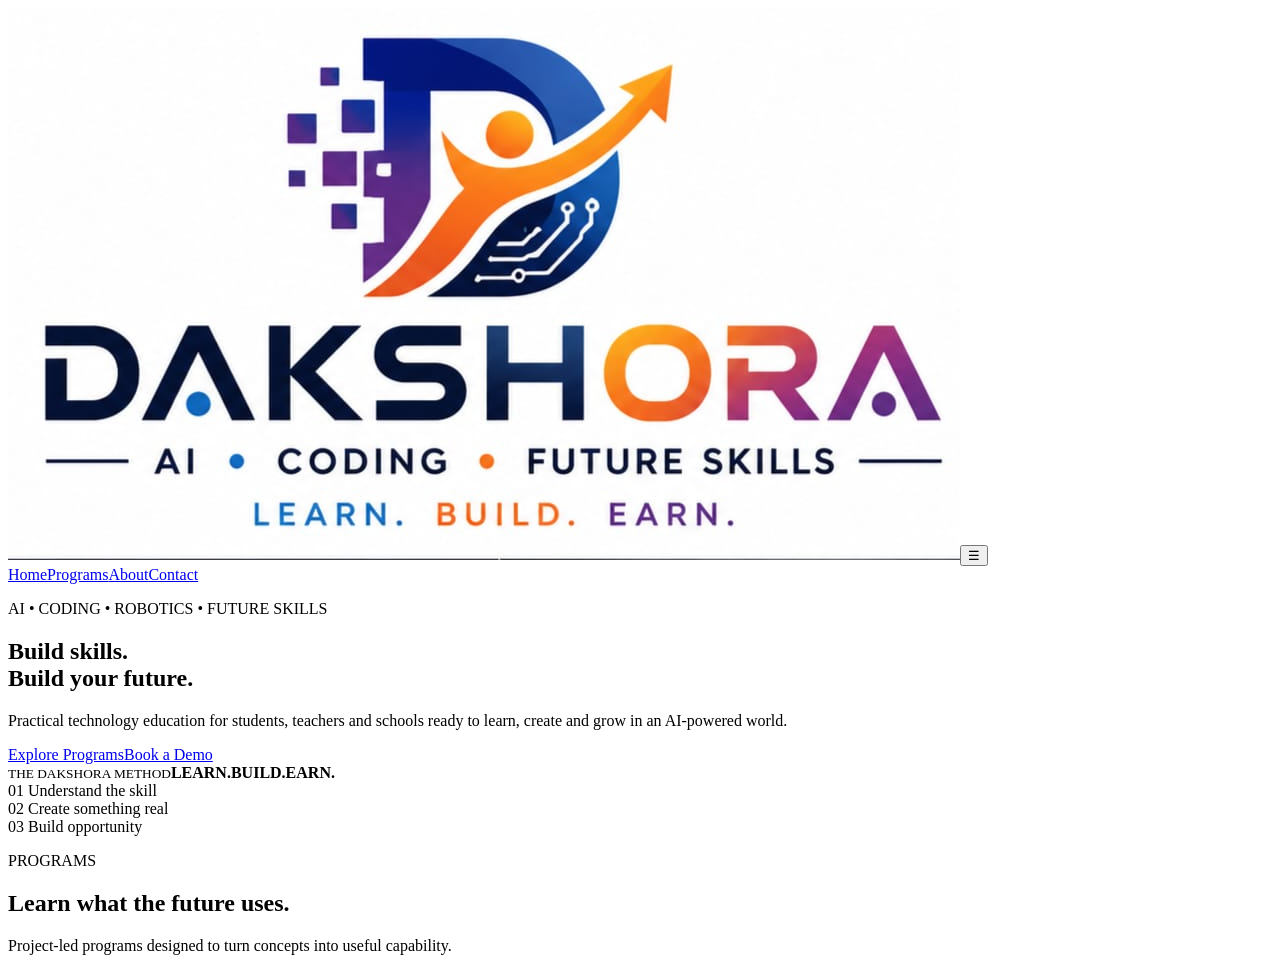
==== index.html @ 7cb8ab8c "Create index.html for Dakshora website Initial HTML structure for Dakshora website with header, main" ====
<!doctype html><html lang="en"><head><meta charset="utf-8"><meta name="viewport" content="width=device-width,initial-scale=1"><meta name="description" content="Practical AI, coding, robotics and future-skills education."><title>Dakshora | AI, Coding & Future Skills</title><link rel="stylesheet" href="styles.css"></head><body><header><a class="logo" href="index.html"><img src="IMG-20260808-WA0001.jpg"alt="DAKSHORA"></a><button class="menu">☰</button><nav><a href="index.html">Home</a><a href="courses.html">Programs</a><a href="about.html">About</a><a href="contact.html">Contact</a></nav></header>
<main><section class="hero"><div><p class="tag">AI • CODING • ROBOTICS • FUTURE SKILLS</p><h1>Build skills.<br><span>Build your future.</span></h1><p class="lead">Practical technology education for students, teachers and schools ready to learn, create and grow in an AI-powered world.</p><div class="buttons"><a class="btn gold" href="courses.html">Explore Programs</a><a class="btn" href="contact.html">Book a Demo</a></div></div><div class="lab"><small>THE DAKSHORA METHOD</small><strong>LEARN.</strong><strong>BUILD.</strong><strong>EARN.</strong><div class="code">01 Understand the skill<br>02 Create something real<br>03 Build opportunity</div></div></section>
<section class="content"><div class="head"><div><p class="tag">PROGRAMS</p><h2>Learn what the future uses.</h2></div><p>Project-led programs designed to turn concepts into useful capability.</p></div><div class="grid">
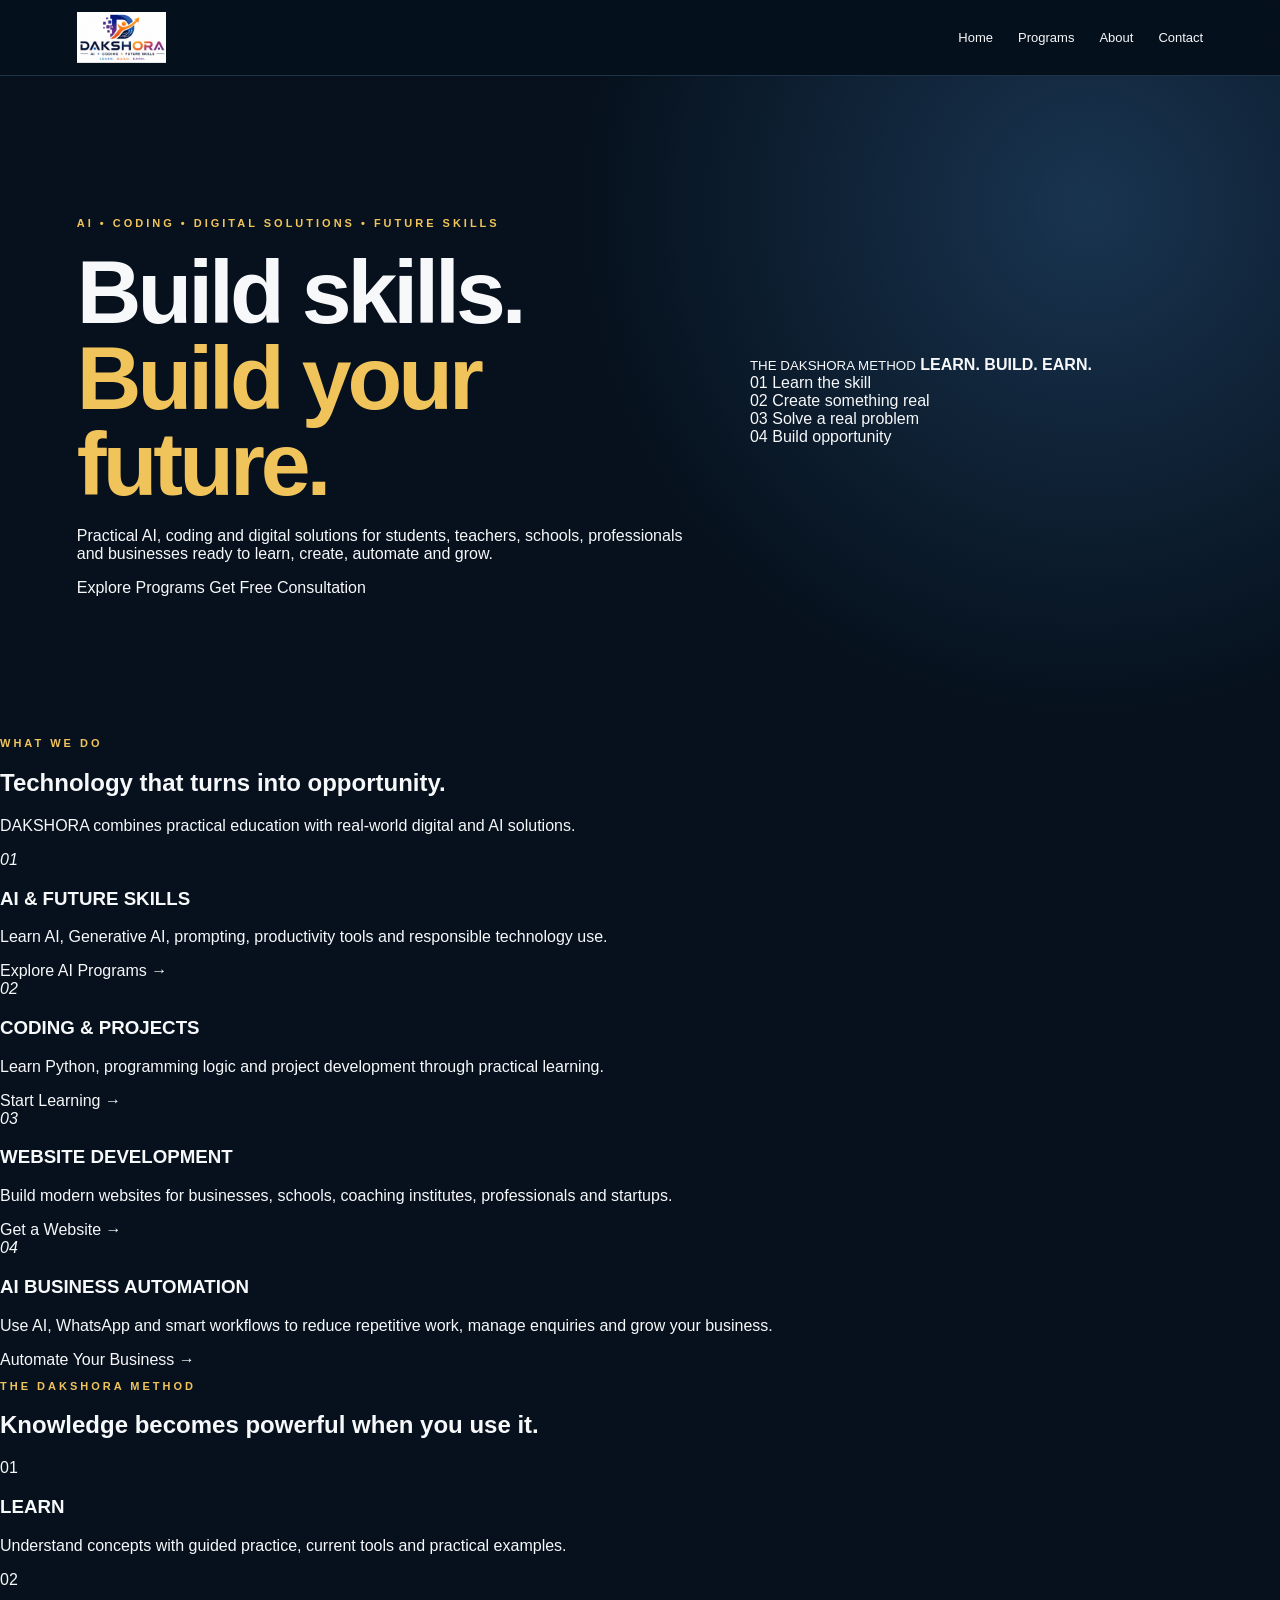
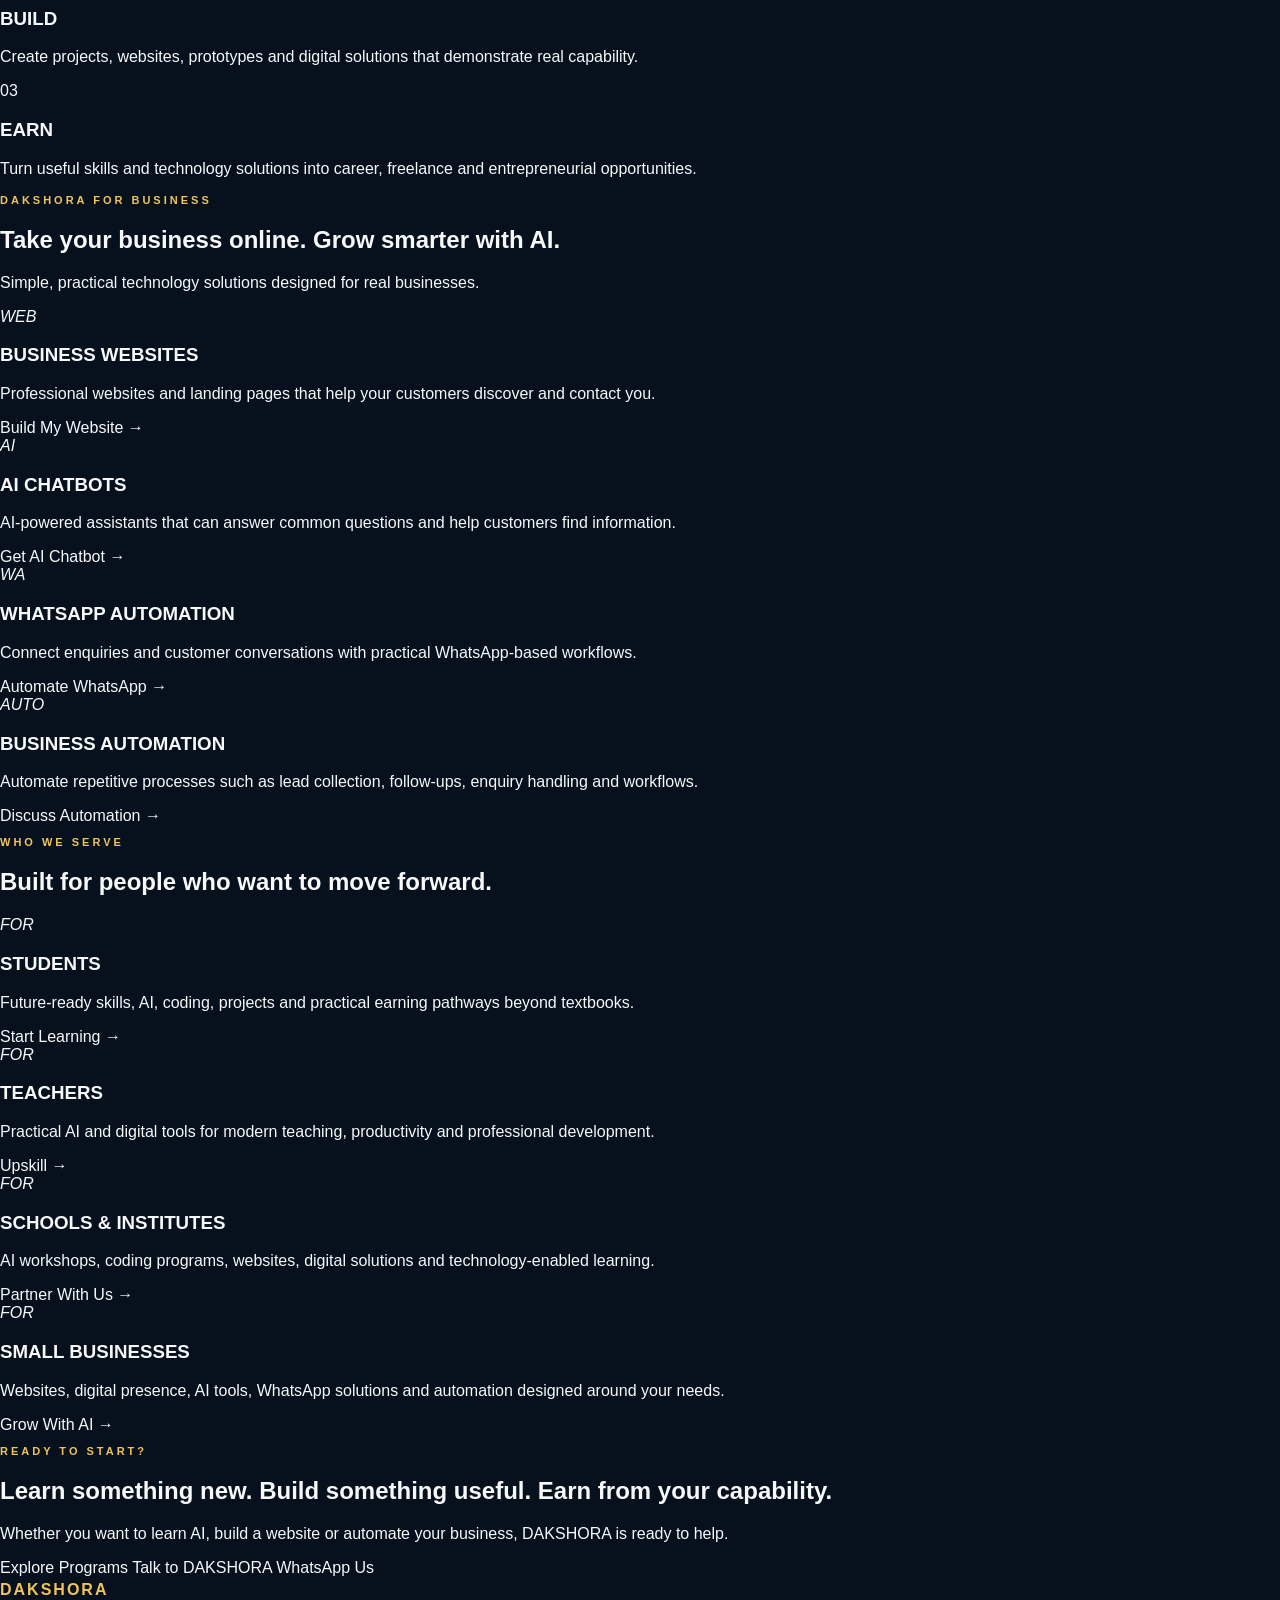
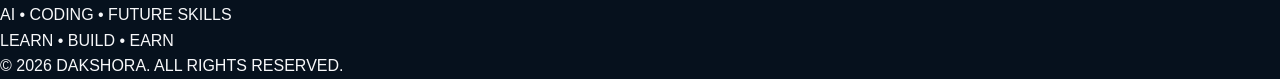
==== commit 43482f73: "Revise index.html for improved content and structure Updated the HTML structure and content for the " ====
--- a/index.html
+++ b/index.html
@@ -1,5 +1,513 @@
-<!doctype html><html lang="en"><head><meta charset="utf-8"><meta name="viewport" content="width=device-width,initial-scale=1"><meta name="description" content="Practical AI, coding, robotics and future-skills education."><title>Dakshora | AI, Coding & Future Skills</title><link rel="stylesheet" href="styles.css"></head><body><header><a class="logo" href="index.html"><img src="IMG-20260808-WA0001.jpg"alt="DAKSHORA"></a><button class="menu">☰</button><nav><a href="index.html">Home</a><a href="courses.html">Programs</a><a href="about.html">About</a><a href="contact.html">Contact</a></nav></header>
-<main><section class="hero"><div><p class="tag">AI • CODING • ROBOTICS • FUTURE SKILLS</p><h1>Build skills.<br><span>Build your future.</span></h1><p class="lead">Practical technology education for students, teachers and schools ready to learn, create and grow in an AI-powered world.</p><div class="buttons"><a class="btn gold" href="courses.html">Explore Programs</a><a class="btn" href="contact.html">Book a Demo</a></div></div><div class="lab"><small>THE DAKSHORA METHOD</small><strong>LEARN.</strong><strong>BUILD.</strong><strong>EARN.</strong><div class="code">01 Understand the skill<br>02 Create something real<br>03 Build opportunity</div></div></section>
-<section class="content"><div class="head"><div><p class="tag">PROGRAMS</p><h2>Learn what the future uses.</h2></div><p>Project-led programs designed to turn concepts into useful capability.</p></div><div class="grid">
-
-  
+<!doctype html>
+<html lang="en">
+
+<head>
+<meta charset="utf-8">
+<meta name="viewport" content="width=device-width,initial-scale=1">
+
+<meta name="description" content="DAKSHORA helps students to learn and new businesses to build and grow with AI, coding, websites and business automation.">
+
+<meta name="keywords" content="DAKSHORA, AI, Coding, Python, Website Development, AI Business Automation, Digital Solutions, Future Skills">
+
+<title>DAKSHORA | AI, Coding, Websites & Business Automation</title>
+
+<link rel="stylesheet" href="styles.css">
+</head>
+
+<body>
+
+<header>
+
+<a class="logo" href="index.html">
+<img src="IMG-20260808-WA0001.jpg" alt="DAKSHORA">
+</a>
+
+<button class="menu" aria-label="Open Menu">☰</button>
+
+<nav>
+<a href="index.html">Home</a>
+<a href="courses.html">Programs</a>
+<a href="about.html">About</a>
+<a href="contact.html">Contact</a>
+</nav>
+
+</header>
+
+
+<main>
+
+
+<!-- HERO -->
+
+<section class="hero">
+
+<div>
+
+<p class="tag">
+AI • CODING • DIGITAL SOLUTIONS • FUTURE SKILLS
+</p>
+
+<h1>
+Build skills.<br>
+<span>Build your future.</span>
+</h1>
+
+<p class="lead">
+Practical AI, coding and digital solutions for students, teachers, schools, professionals and businesses ready to learn, create, automate and grow.
+</p>
+
+<div class="buttons">
+
+<a class="btn gold" href="courses.html">
+Explore Programs
+</a>
+
+<a class="btn" href="contact.html">
+Get Free Consultation
+</a>
+
+</div>
+
+</div>
+
+
+<div class="lab">
+
+<small>THE DAKSHORA METHOD</small>
+
+<strong>LEARN.</strong>
+<strong>BUILD.</strong>
+<strong>EARN.</strong>
+
+<div class="code">
+01 Learn the skill<br>
+02 Create something real<br>
+03 Solve a real problem<br>
+04 Build opportunity
+</div>
+
+</div>
+
+</section>
+
+
+<!-- WHAT WE DO -->
+
+<section class="content">
+
+<div class="head">
+
+<div>
+
+<p class="tag">WHAT WE DO</p>
+
+<h2>
+Technology that turns into opportunity.
+</h2>
+
+</div>
+
+<p>
+DAKSHORA combines practical education with real-world digital and AI solutions.
+</p>
+
+</div>
+
+
+<div class="grid">
+
+
+<article class="card">
+
+<i>01</i>
+
+<h3>AI & FUTURE SKILLS</h3>
+
+<p>
+Learn AI, Generative AI, prompting, productivity tools and responsible technology use.
+</p>
+
+<a href="courses.html">
+Explore AI Programs →
+</a>
+
+</article>
+
+
+<article class="card">
+
+<i>02</i>
+
+<h3>CODING & PROJECTS</h3>
+
+<p>
+Learn Python, programming logic and project development through practical learning.
+</p>
+
+<a href="courses.html">
+Start Learning →
+</a>
+
+</article>
+
+
+<article class="card">
+
+<i>03</i>
+
+<h3>WEBSITE DEVELOPMENT</h3>
+
+<p>
+Build modern websites for businesses, schools, coaching institutes, professionals and startups.
+</p>
+
+<a href="contact.html">
+Get a Website →
+</a>
+
+</article>
+
+
+<article class="card">
+
+<i>04</i>
+
+<h3>AI BUSINESS AUTOMATION</h3>
+
+<p>
+Use AI, WhatsApp and smart workflows to reduce repetitive work, manage enquiries and grow your business.
+</p>
+
+<a href="contact.html">
+Automate Your Business →
+</a>
+
+</article>
+
+
+</div>
+
+</section>
+
+
+<!-- METHOD -->
+
+<section class="content method">
+
+<p class="tag">
+THE DAKSHORA METHOD
+</p>
+
+<h2>
+Knowledge becomes powerful when you use it.
+</h2>
+
+
+<div class="three">
+
+<article>
+
+<span>01</span>
+
+<h3>LEARN</h3>
+
+<p>
+Understand concepts with guided practice, current tools and practical examples.
+</p>
+
+</article>
+
+
+<article>
+
+<span>02</span>
+
+<h3>BUILD</h3>
+
+<p>
+Create projects, websites, prototypes and digital solutions that demonstrate real capability.
+</p>
+
+</article>
+
+
+<article>
+
+<span>03</span>
+
+<h3>EARN</h3>
+
+<p>
+Turn useful skills and technology solutions into career, freelance and entrepreneurial opportunities.
+</p>
+
+</article>
+
+</div>
+
+</section>
+
+
+<!-- BUSINESS SOLUTIONS -->
+
+<section class="content">
+
+<div class="head">
+
+<div>
+
+<p class="tag">
+DAKSHORA FOR BUSINESS
+</p>
+
+<h2>
+Take your business online. Grow smarter with AI.
+</h2>
+
+</div>
+
+<p>
+Simple, practical technology solutions designed for real businesses.
+</p>
+
+</div>
+
+
+<div class="grid">
+
+
+<article class="card">
+
+<i>WEB</i>
+
+<h3>BUSINESS WEBSITES</h3>
+
+<p>
+Professional websites and landing pages that help your customers discover and contact you.
+</p>
+
+<a href="contact.html">
+Build My Website →
+</a>
+
+</article>
+
+
+<article class="card">
+
+<i>AI</i>
+
+<h3>AI CHATBOTS</h3>
+
+<p>
+AI-powered assistants that can answer common questions and help customers find information.
+</p>
+
+<a href="contact.html">
+Get AI Chatbot →
+</a>
+
+</article>
+
+
+<article class="card">
+
+<i>WA</i>
+
+<h3>WHATSAPP AUTOMATION</h3>
+
+<p>
+Connect enquiries and customer conversations with practical WhatsApp-based workflows.
+</p>
+
+<a href="contact.html">
+Automate WhatsApp →
+</a>
+
+</article>
+
+
+<article class="card">
+
+<i>AUTO</i>
+
+<h3>BUSINESS AUTOMATION</h3>
+
+<p>
+Automate repetitive processes such as lead collection, follow-ups, enquiry handling and workflows.
+</p>
+
+<a href="contact.html">
+Discuss Automation →
+</a>
+
+</article>
+
+
+</div>
+
+</section>
+
+
+<!-- WHO WE SERVE -->
+
+<section class="content">
+
+<div class="head">
+
+<div>
+
+<p class="tag">
+WHO WE SERVE
+</p>
+
+<h2>
+Built for people who want to move forward.
+</h2>
+
+</div>
+
+</div>
+
+
+<div class="grid">
+
+
+<article class="card">
+
+<i>FOR</i>
+
+<h3>STUDENTS</h3>
+
+<p>
+Future-ready skills, AI, coding, projects and practical earning pathways beyond textbooks.
+</p>
+
+<a href="contact.html">
+Start Learning →
+</a>
+
+</article>
+
+
+<article class="card">
+
+<i>FOR</i>
+
+<h3>TEACHERS</h3>
+
+<p>
+Practical AI and digital tools for modern teaching, productivity and professional development.
+</p>
+
+<a href="contact.html">
+Upskill →
+</a>
+
+</article>
+
+
+<article class="card">
+
+<i>FOR</i>
+
+<h3>SCHOOLS & INSTITUTES</h3>
+
+<p>
+AI workshops, coding programs, websites, digital solutions and technology-enabled learning.
+</p>
+
+<a href="contact.html">
+Partner With Us →
+</a>
+
+</article>
+
+
+<article class="card">
+
+<i>FOR</i>
+
+<h3>SMALL BUSINESSES</h3>
+
+<p>
+Websites, digital presence, AI tools, WhatsApp solutions and automation designed around your needs.
+</p>
+
+<a href="contact.html">
+Grow With AI →
+</a>
+
+</article>
+
+
+</div>
+
+</section>
+
+
+<!-- CTA -->
+
+<section class="content">
+
+<p class="tag">
+READY TO START?
+</p>
+
+<h2>
+Learn something new. Build something useful. Earn from your capability.
+</h2>
+
+<p class="lead">
+Whether you want to learn AI, build a website or automate your business, DAKSHORA is ready to help.
+</p>
+
+
+<div class="buttons">
+
+<a class="btn gold" href="courses.html">
+Explore Programs
+</a>
+
+<a class="btn" href="contact.html">
+Talk to DAKSHORA
+</a>
+
+<a
+class="btn"
+href="https://wa.me/918796347851?text=Hello%20DAKSHORA%2C%20I%20would%20like%20to%20know%20more%20about%20your%20programs%20and%20services."
+target="_blank"
+rel="noopener">
+WhatsApp Us
+</a>
+
+</div>
+
+</section>
+
+
+</main>
+
+
+<footer>
+
+<div>
+<b>DAKSHORA</b><br>
+AI • CODING • FUTURE SKILLS
+</div>
+
+<div>
+LEARN • BUILD • EARN
+</div>
+
+<div>
+© 2026 DAKSHORA. ALL RIGHTS RESERVED.
+</div>
+
+</footer>
+
+
+<script src="script.js"></script>
+
+</body>
+</html>
--- a/styles.css
+++ b/styles.css
@@ -0,0 +1,153 @@
+:root{
+  --bg:#06111d;
+  --panel:#0c1b2b;
+  --gold:#f1c45b;
+  --text:#f7f8fa;
+  --muted:#98a8b8;
+  --line:#203246
+}
+
+*{
+  box-sizing:border-box
+}
+
+html{
+  scroll-behavior:smooth
+}
+
+body{
+  margin:0;
+  background:var(--bg);
+  color:var(--text);
+  font-family:Arial,sans-serif
+}
+
+a{
+  color:inherit;
+  text-decoration:none
+}
+
+/* HEADER */
+header{
+  height:76px;
+  padding:0 6vw;
+  display:flex;
+  align-items:center;
+  justify-content:space-between;
+  border-bottom:1px solid var(--line);
+  position:sticky;
+  top:0;
+  background:#06111dee;
+  backdrop-filter:blur(12px);
+  z-index:10
+}
+
+/* DAKSHORA IMAGE LOGO */
+.logo{
+  display:flex;
+  align-items:center;
+  height:60px;
+  flex-shrink:0
+}
+
+.logo img{
+  height:52px;
+  width:auto;
+  max-width:190px;
+  display:block;
+  object-fit:contain
+}
+
+/* Navigation */
+nav{
+  display:flex;
+  gap:25px;
+  align-items:center;
+  font-size:13px
+}
+
+.menu{
+  display:none;
+  background:none;
+  border:0;
+  color:white;
+  font-size:24px
+}
+
+/* HERO */
+.hero,
+.pagehero{
+  padding:110px 6vw;
+  min-height:650px;
+  display:grid;
+  grid-template-columns:1.15fr .85fr;
+  align-items:center;
+  gap:60px;
+  background:radial-gradient(circle at 85% 20%,#193450,#06111d 42%)
+}
+
+.pagehero{
+  min-height:430px;
+  display:block
+}
+
+.tag{
+  color:var(--gold);
+  font-size:11px;
+  letter-spacing:3px;
+  font-weight:bold
+}
+
+.hero h1,
+.pagehero h1{
+  font-size:clamp(54px,7vw,94px);
+  line-height:.96;
+  letter-spacing:-4px;
+  margin:20px 0
+}
+
+.hero h1 span,
+.pagehero h1 span{
+  color:var(--gold)
+}
+
+/* MOBILE LOGO */
+@media (max-width:700px){
+
+  header{
+    height:64px;
+    padding:0 5vw
+  }
+
+  .logo{
+    height:54px
+  }
+
+  .logo img{
+    height:46px;
+    max-width:160px
+  }
+
+  nav{
+    gap:15px;
+    font-size:12px
+  }
+
+  .menu{
+    display:block
+  }
+
+}
+footer b{
+  color:var(--gold);
+  font-weight:900;
+  letter-spacing:2px;
+}
+
+footer{
+  text-transform:none;
+}
+
+footer div{
+  line-height:1.6;
+}
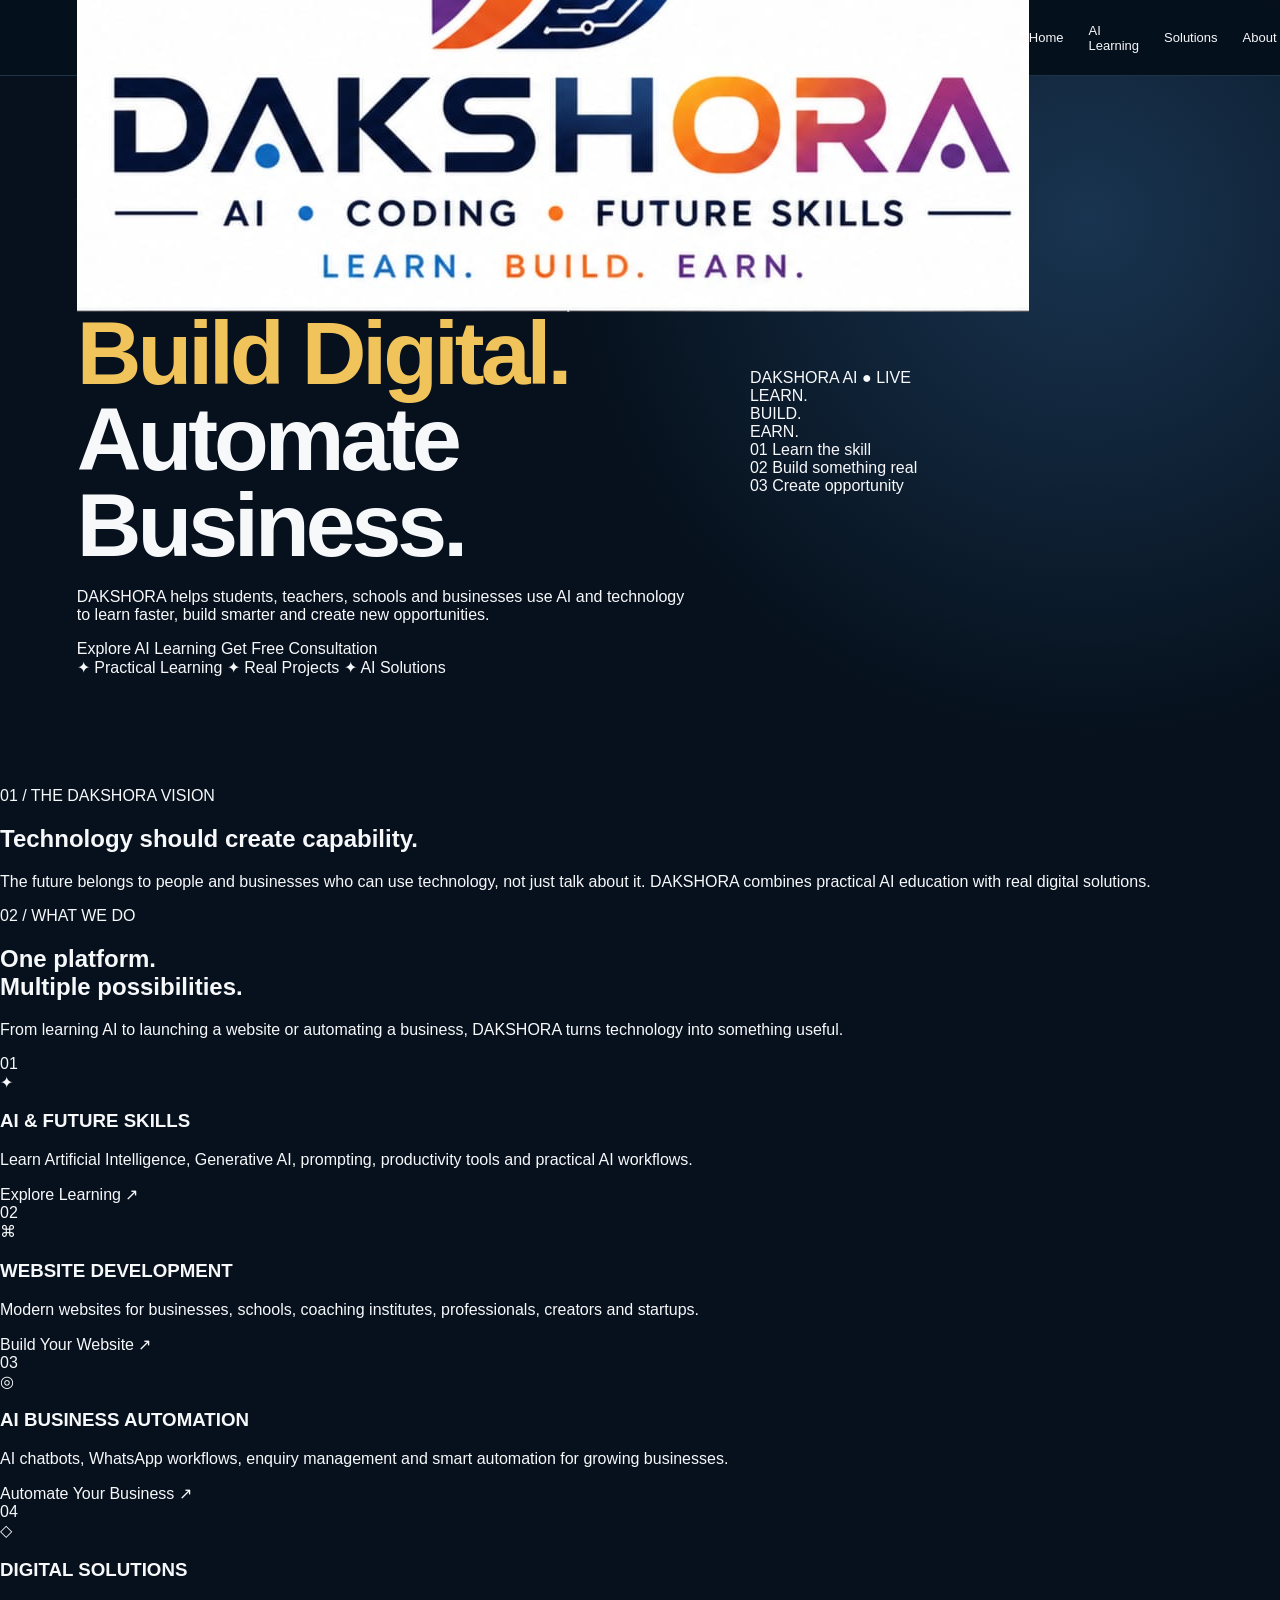
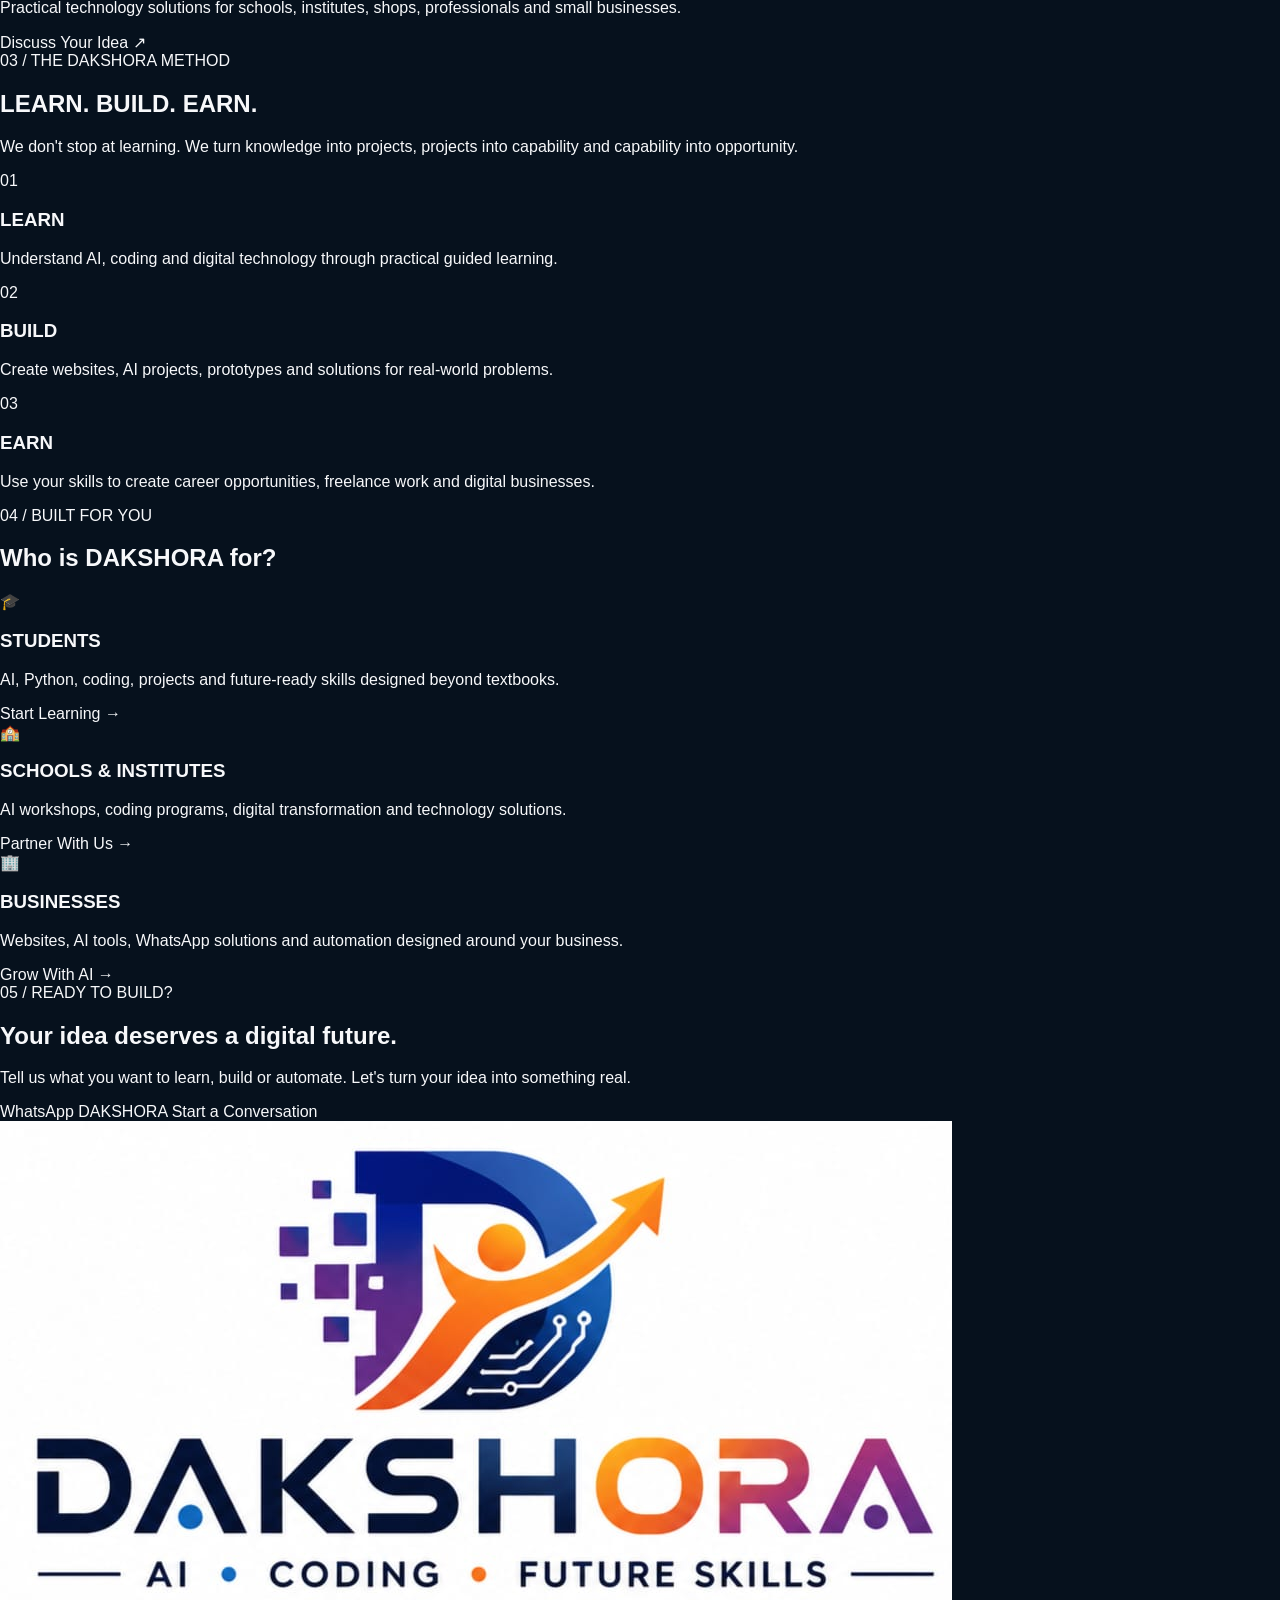
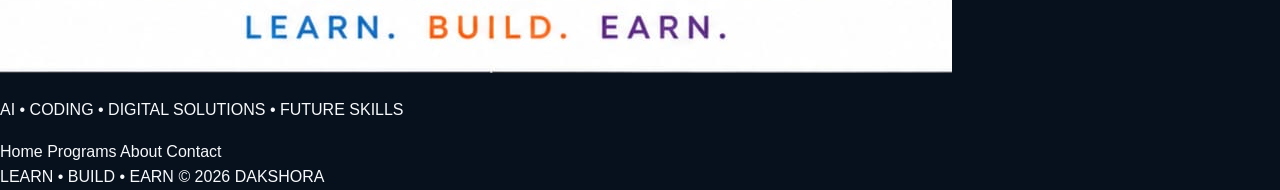
==== commit 40ab0d73: "Revise meta tags and hero section content Updated meta tags and content for improved clarity and foc" ====
--- a/index.html
+++ b/index.html
@@ -3,505 +3,430 @@
 
 <head>
 <meta charset="utf-8">
-<meta name="viewport" content="width=device-width,initial-scale=1">
-
-<meta name="description" content="DAKSHORA helps students to learn and new businesses to build and grow with AI, coding, websites and business automation.">
-
-<meta name="keywords" content="DAKSHORA, AI, Coding, Python, Website Development, AI Business Automation, Digital Solutions, Future Skills">
-
-<title>DAKSHORA | AI, Coding, Websites & Business Automation</title>
+<meta name="viewport" content="width=device-width, initial-scale=1">
+
+<meta name="description"
+content="DAKSHORA helps students, schools and businesses learn AI, build digital solutions and automate business with intelligent technology.">
+
+<title>DAKSHORA | Learn AI. Build Digital. Automate Business.</title>
 
 <link rel="stylesheet" href="styles.css">
 </head>
 
 <body>
 
-<header>
-
-<a class="logo" href="index.html">
+<header class="navbar">
+
+<a href="index.html" class="brand">
+<img src="IMG-20260808-WA0001.jpg" alt="DAKSHORA Logo">
+</a>
+
+<nav id="nav">
+<a href="index.html">Home</a>
+<a href="courses.html">AI Learning</a>
+<a href="#solutions">Solutions</a>
+<a href="about.html">About</a>
+<a href="contact.html">Contact</a>
+</nav>
+
+<button class="menu" aria-label="Menu">☰</button>
+
+</header>
+
+
+<main>
+
+<!-- HERO -->
+
+<section class="hero">
+
+<div class="hero-content">
+
+<div class="eyebrow">
+<span></span>
+AI • DIGITAL • FUTURE
+</div>
+
+<h1>
+Learn AI.
+<br>
+<span>Build Digital.</span>
+<br>
+Automate Business.
+</h1>
+
+<p class="hero-text">
+DAKSHORA helps students, teachers, schools and businesses use AI and technology to learn faster, build smarter and create new opportunities.
+</p>
+
+<div class="hero-buttons">
+
+<a href="courses.html" class="btn primary">
+Explore AI Learning
+</a>
+
+<a href="contact.html" class="btn secondary">
+Get Free Consultation
+</a>
+
+</div>
+
+<div class="hero-trust">
+<span>✦ Practical Learning</span>
+<span>✦ Real Projects</span>
+<span>✦ AI Solutions</span>
+</div>
+
+</div>
+
+
+<div class="hero-visual">
+
+<div class="glow"></div>
+
+<div class="orbit-card">
+
+<div class="orbit-top">
+<span>DAKSHORA AI</span>
+<span>● LIVE</span>
+</div>
+
+<div class="orbit-title">
+LEARN.
+<br>
+BUILD.
+<br>
+<span>EARN.</span>
+</div>
+
+<div class="orbit-line"></div>
+
+<div class="orbit-items">
+<div>01 <span>Learn the skill</span></div>
+<div>02 <span>Build something real</span></div>
+<div>03 <span>Create opportunity</span></div>
+</div>
+
+</div>
+
+</div>
+
+</section>
+
+
+<!-- INTRO -->
+
+<section class="intro">
+
+<div class="section-label">
+01 / THE DAKSHORA VISION
+</div>
+
+<div class="intro-grid">
+
+<h2>
+Technology should create
+<span>capability.</span>
+</h2>
+
+<p>
+The future belongs to people and businesses who can use technology, not just talk about it.
+DAKSHORA combines practical AI education with real digital solutions.
+</p>
+
+</div>
+
+</section>
+
+
+<!-- SOLUTIONS -->
+
+<section class="solutions" id="solutions">
+
+<div class="section-heading">
+
+<div>
+<div class="section-label">
+02 / WHAT WE DO
+</div>
+
+<h2>
+One platform.
+<br>
+<span>Multiple possibilities.</span>
+</h2>
+</div>
+
+<p>
+From learning AI to launching a website or automating a business, DAKSHORA turns technology into something useful.
+</p>
+
+</div>
+
+
+<div class="solution-grid">
+
+
+<article class="solution-card ai-card">
+
+<div class="card-number">01</div>
+
+<div class="card-icon">✦</div>
+
+<h3>AI & FUTURE SKILLS</h3>
+
+<p>
+Learn Artificial Intelligence, Generative AI, prompting, productivity tools and practical AI workflows.
+</p>
+
+<a href="courses.html">
+Explore Learning <span>↗</span>
+</a>
+
+</article>
+
+
+<article class="solution-card web-card">
+
+<div class="card-number">02</div>
+
+<div class="card-icon">⌘</div>
+
+<h3>WEBSITE DEVELOPMENT</h3>
+
+<p>
+Modern websites for businesses, schools, coaching institutes, professionals, creators and startups.
+</p>
+
+<a href="contact.html">
+Build Your Website <span>↗</span>
+</a>
+
+</article>
+
+
+<article class="solution-card automation-card">
+
+<div class="card-number">03</div>
+
+<div class="card-icon">◎</div>
+
+<h3>AI BUSINESS AUTOMATION</h3>
+
+<p>
+AI chatbots, WhatsApp workflows, enquiry management and smart automation for growing businesses.
+</p>
+
+<a href="contact.html">
+Automate Your Business <span>↗</span>
+</a>
+
+</article>
+
+
+<article class="solution-card digital-card">
+
+<div class="card-number">04</div>
+
+<div class="card-icon">◇</div>
+
+<h3>DIGITAL SOLUTIONS</h3>
+
+<p>
+Practical technology solutions for schools, institutes, shops, professionals and small businesses.
+</p>
+
+<a href="contact.html">
+Discuss Your Idea <span>↗</span>
+</a>
+
+</article>
+
+
+</div>
+
+</section>
+
+
+<!-- METHOD -->
+
+<section class="method">
+
+<div class="section-label">
+03 / THE DAKSHORA METHOD
+</div>
+
+<h2>
+LEARN.
+<span>BUILD.</span>
+EARN.
+</h2>
+
+<p class="method-intro">
+We don't stop at learning. We turn knowledge into projects, projects into capability and capability into opportunity.
+</p>
+
+
+<div class="method-grid">
+
+<div class="method-step">
+<span>01</span>
+<h3>LEARN</h3>
+<p>
+Understand AI, coding and digital technology through practical guided learning.
+</p>
+</div>
+
+<div class="method-step active">
+<span>02</span>
+<h3>BUILD</h3>
+<p>
+Create websites, AI projects, prototypes and solutions for real-world problems.
+</p>
+</div>
+
+<div class="method-step">
+<span>03</span>
+<h3>EARN</h3>
+<p>
+Use your skills to create career opportunities, freelance work and digital businesses.
+</p>
+</div>
+
+</div>
+
+</section>
+
+
+<!-- AUDIENCE -->
+
+<section class="audience">
+
+<div class="section-heading">
+
+<div>
+<div class="section-label">
+04 / BUILT FOR YOU
+</div>
+
+<h2>
+Who is <span>DAKSHORA</span> for?
+</h2>
+</div>
+
+</div>
+
+
+<div class="audience-grid">
+
+<div class="audience-card">
+<div class="audience-icon">🎓</div>
+<h3>STUDENTS</h3>
+<p>
+AI, Python, coding, projects and future-ready skills designed beyond textbooks.
+</p>
+<a href="courses.html">Start Learning →</a>
+</div>
+
+
+<div class="audience-card">
+<div class="audience-icon">🏫</div>
+<h3>SCHOOLS & INSTITUTES</h3>
+<p>
+AI workshops, coding programs, digital transformation and technology solutions.
+</p>
+<a href="contact.html">Partner With Us →</a>
+</div>
+
+
+<div class="audience-card">
+<div class="audience-icon">🏢</div>
+<h3>BUSINESSES</h3>
+<p>
+Websites, AI tools, WhatsApp solutions and automation designed around your business.
+</p>
+<a href="contact.html">Grow With AI →</a>
+</div>
+
+</div>
+
+</section>
+
+
+<!-- BUSINESS CTA -->
+
+<section class="business-cta">
+
+<div class="cta-glow"></div>
+
+<div class="cta-content">
+
+<div class="section-label">
+05 / READY TO BUILD?
+</div>
+
+<h2>
+Your idea deserves
+<span>a digital future.</span>
+</h2>
+
+<p>
+Tell us what you want to learn, build or automate.
+Let's turn your idea into something real.
+</p>
+
+<div class="cta-buttons">
+
+<a
+href="https://wa.me/918796347851?text=Hello%20DAKSHORA%2C%20I%20want%20to%20discuss%20an%20AI%2C%20website%20or%20business%20automation%20solution."
+target="_blank"
+rel="noopener"
+class="btn whatsapp">
+WhatsApp DAKSHORA
+</a>
+
+<a href="contact.html" class="btn secondary">
+Start a Conversation
+</a>
+
+</div>
+
+</div>
+
+</section>
+
+</main>
+
+
+<footer>
+
+<div class="footer-brand">
+
 <img src="IMG-20260808-WA0001.jpg" alt="DAKSHORA">
-</a>
-
-<button class="menu" aria-label="Open Menu">☰</button>
-
-<nav>
+
+<p>
+AI • CODING • DIGITAL SOLUTIONS • FUTURE SKILLS
+</p>
+
+</div>
+
+
+<div class="footer-links">
+
 <a href="index.html">Home</a>
 <a href="courses.html">Programs</a>
 <a href="about.html">About</a>
 <a href="contact.html">Contact</a>
-</nav>
-
-</header>
-
-
-<main>
-
-
-<!-- HERO -->
-
-<section class="hero">
-
-<div>
-
-<p class="tag">
-AI • CODING • DIGITAL SOLUTIONS • FUTURE SKILLS
-</p>
-
-<h1>
-Build skills.<br>
-<span>Build your future.</span>
-</h1>
-
-<p class="lead">
-Practical AI, coding and digital solutions for students, teachers, schools, professionals and businesses ready to learn, create, automate and grow.
-</p>
-
-<div class="buttons">
-
-<a class="btn gold" href="courses.html">
-Explore Programs
-</a>
-
-<a class="btn" href="contact.html">
-Get Free Consultation
-</a>
-
-</div>
-
-</div>
-
-
-<div class="lab">
-
-<small>THE DAKSHORA METHOD</small>
-
-<strong>LEARN.</strong>
-<strong>BUILD.</strong>
-<strong>EARN.</strong>
-
-<div class="code">
-01 Learn the skill<br>
-02 Create something real<br>
-03 Solve a real problem<br>
-04 Build opportunity
-</div>
-
-</div>
-
-</section>
-
-
-<!-- WHAT WE DO -->
-
-<section class="content">
-
-<div class="head">
-
-<div>
-
-<p class="tag">WHAT WE DO</p>
-
-<h2>
-Technology that turns into opportunity.
-</h2>
-
-</div>
-
-<p>
-DAKSHORA combines practical education with real-world digital and AI solutions.
-</p>
-
-</div>
-
-
-<div class="grid">
-
-
-<article class="card">
-
-<i>01</i>
-
-<h3>AI & FUTURE SKILLS</h3>
-
-<p>
-Learn AI, Generative AI, prompting, productivity tools and responsible technology use.
-</p>
-
-<a href="courses.html">
-Explore AI Programs →
-</a>
-
-</article>
-
-
-<article class="card">
-
-<i>02</i>
-
-<h3>CODING & PROJECTS</h3>
-
-<p>
-Learn Python, programming logic and project development through practical learning.
-</p>
-
-<a href="courses.html">
-Start Learning →
-</a>
-
-</article>
-
-
-<article class="card">
-
-<i>03</i>
-
-<h3>WEBSITE DEVELOPMENT</h3>
-
-<p>
-Build modern websites for businesses, schools, coaching institutes, professionals and startups.
-</p>
-
-<a href="contact.html">
-Get a Website →
-</a>
-
-</article>
-
-
-<article class="card">
-
-<i>04</i>
-
-<h3>AI BUSINESS AUTOMATION</h3>
-
-<p>
-Use AI, WhatsApp and smart workflows to reduce repetitive work, manage enquiries and grow your business.
-</p>
-
-<a href="contact.html">
-Automate Your Business →
-</a>
-
-</article>
-
-
-</div>
-
-</section>
-
-
-<!-- METHOD -->
-
-<section class="content method">
-
-<p class="tag">
-THE DAKSHORA METHOD
-</p>
-
-<h2>
-Knowledge becomes powerful when you use it.
-</h2>
-
-
-<div class="three">
-
-<article>
-
-<span>01</span>
-
-<h3>LEARN</h3>
-
-<p>
-Understand concepts with guided practice, current tools and practical examples.
-</p>
-
-</article>
-
-
-<article>
-
-<span>02</span>
-
-<h3>BUILD</h3>
-
-<p>
-Create projects, websites, prototypes and digital solutions that demonstrate real capability.
-</p>
-
-</article>
-
-
-<article>
-
-<span>03</span>
-
-<h3>EARN</h3>
-
-<p>
-Turn useful skills and technology solutions into career, freelance and entrepreneurial opportunities.
-</p>
-
-</article>
-
-</div>
-
-</section>
-
-
-<!-- BUSINESS SOLUTIONS -->
-
-<section class="content">
-
-<div class="head">
-
-<div>
-
-<p class="tag">
-DAKSHORA FOR BUSINESS
-</p>
-
-<h2>
-Take your business online. Grow smarter with AI.
-</h2>
-
-</div>
-
-<p>
-Simple, practical technology solutions designed for real businesses.
-</p>
-
-</div>
-
-
-<div class="grid">
-
-
-<article class="card">
-
-<i>WEB</i>
-
-<h3>BUSINESS WEBSITES</h3>
-
-<p>
-Professional websites and landing pages that help your customers discover and contact you.
-</p>
-
-<a href="contact.html">
-Build My Website →
-</a>
-
-</article>
-
-
-<article class="card">
-
-<i>AI</i>
-
-<h3>AI CHATBOTS</h3>
-
-<p>
-AI-powered assistants that can answer common questions and help customers find information.
-</p>
-
-<a href="contact.html">
-Get AI Chatbot →
-</a>
-
-</article>
-
-
-<article class="card">
-
-<i>WA</i>
-
-<h3>WHATSAPP AUTOMATION</h3>
-
-<p>
-Connect enquiries and customer conversations with practical WhatsApp-based workflows.
-</p>
-
-<a href="contact.html">
-Automate WhatsApp →
-</a>
-
-</article>
-
-
-<article class="card">
-
-<i>AUTO</i>
-
-<h3>BUSINESS AUTOMATION</h3>
-
-<p>
-Automate repetitive processes such as lead collection, follow-ups, enquiry handling and workflows.
-</p>
-
-<a href="contact.html">
-Discuss Automation →
-</a>
-
-</article>
-
-
-</div>
-
-</section>
-
-
-<!-- WHO WE SERVE -->
-
-<section class="content">
-
-<div class="head">
-
-<div>
-
-<p class="tag">
-WHO WE SERVE
-</p>
-
-<h2>
-Built for people who want to move forward.
-</h2>
-
-</div>
-
-</div>
-
-
-<div class="grid">
-
-
-<article class="card">
-
-<i>FOR</i>
-
-<h3>STUDENTS</h3>
-
-<p>
-Future-ready skills, AI, coding, projects and practical earning pathways beyond textbooks.
-</p>
-
-<a href="contact.html">
-Start Learning →
-</a>
-
-</article>
-
-
-<article class="card">
-
-<i>FOR</i>
-
-<h3>TEACHERS</h3>
-
-<p>
-Practical AI and digital tools for modern teaching, productivity and professional development.
-</p>
-
-<a href="contact.html">
-Upskill →
-</a>
-
-</article>
-
-
-<article class="card">
-
-<i>FOR</i>
-
-<h3>SCHOOLS & INSTITUTES</h3>
-
-<p>
-AI workshops, coding programs, websites, digital solutions and technology-enabled learning.
-</p>
-
-<a href="contact.html">
-Partner With Us →
-</a>
-
-</article>
-
-
-<article class="card">
-
-<i>FOR</i>
-
-<h3>SMALL BUSINESSES</h3>
-
-<p>
-Websites, digital presence, AI tools, WhatsApp solutions and automation designed around your needs.
-</p>
-
-<a href="contact.html">
-Grow With AI →
-</a>
-
-</article>
-
-
-</div>
-
-</section>
-
-
-<!-- CTA -->
-
-<section class="content">
-
-<p class="tag">
-READY TO START?
-</p>
-
-<h2>
-Learn something new. Build something useful. Earn from your capability.
-</h2>
-
-<p class="lead">
-Whether you want to learn AI, build a website or automate your business, DAKSHORA is ready to help.
-</p>
-
-
-<div class="buttons">
-
-<a class="btn gold" href="courses.html">
-Explore Programs
-</a>
-
-<a class="btn" href="contact.html">
-Talk to DAKSHORA
-</a>
-
-<a
-class="btn"
-href="https://wa.me/918796347851?text=Hello%20DAKSHORA%2C%20I%20would%20like%20to%20know%20more%20about%20your%20programs%20and%20services."
-target="_blank"
-rel="noopener">
-WhatsApp Us
-</a>
-
-</div>
-
-</section>
-
-
-</main>
-
-
-<footer>
-
-<div>
-<b>DAKSHORA</b><br>
-AI • CODING • FUTURE SKILLS
-</div>
-
-<div>
-LEARN • BUILD • EARN
-</div>
-
-<div>
-© 2026 DAKSHORA. ALL RIGHTS RESERVED.
+
+</div>
+
+
+<div class="footer-bottom">
+
+<span>LEARN • BUILD • EARN</span>
+
+<span>© 2026 DAKSHORA</span>
+
 </div>
 
 </footer>
--- a/styles.css
+++ b/styles.css
@@ -151,3 +151,4 @@
 footer div{
   line-height:1.6;
 }
+/* DAKSHORA production update */
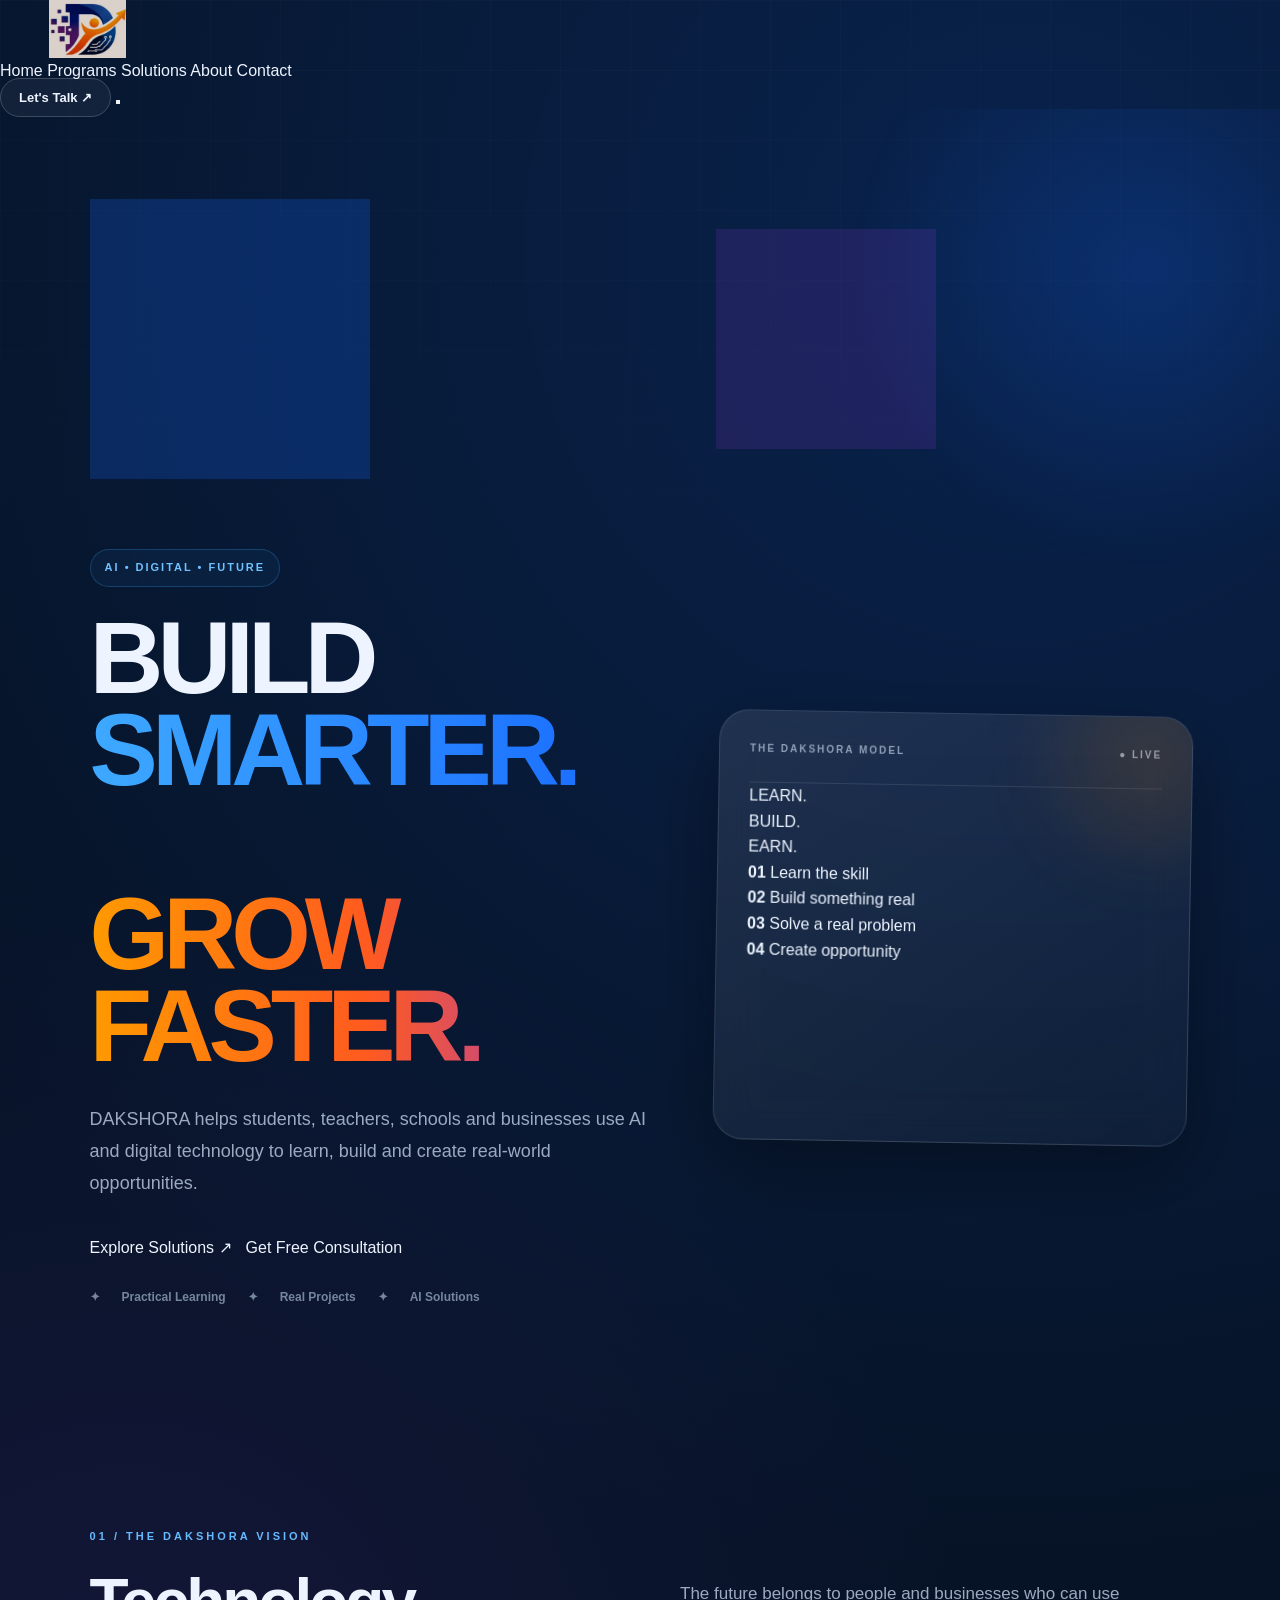
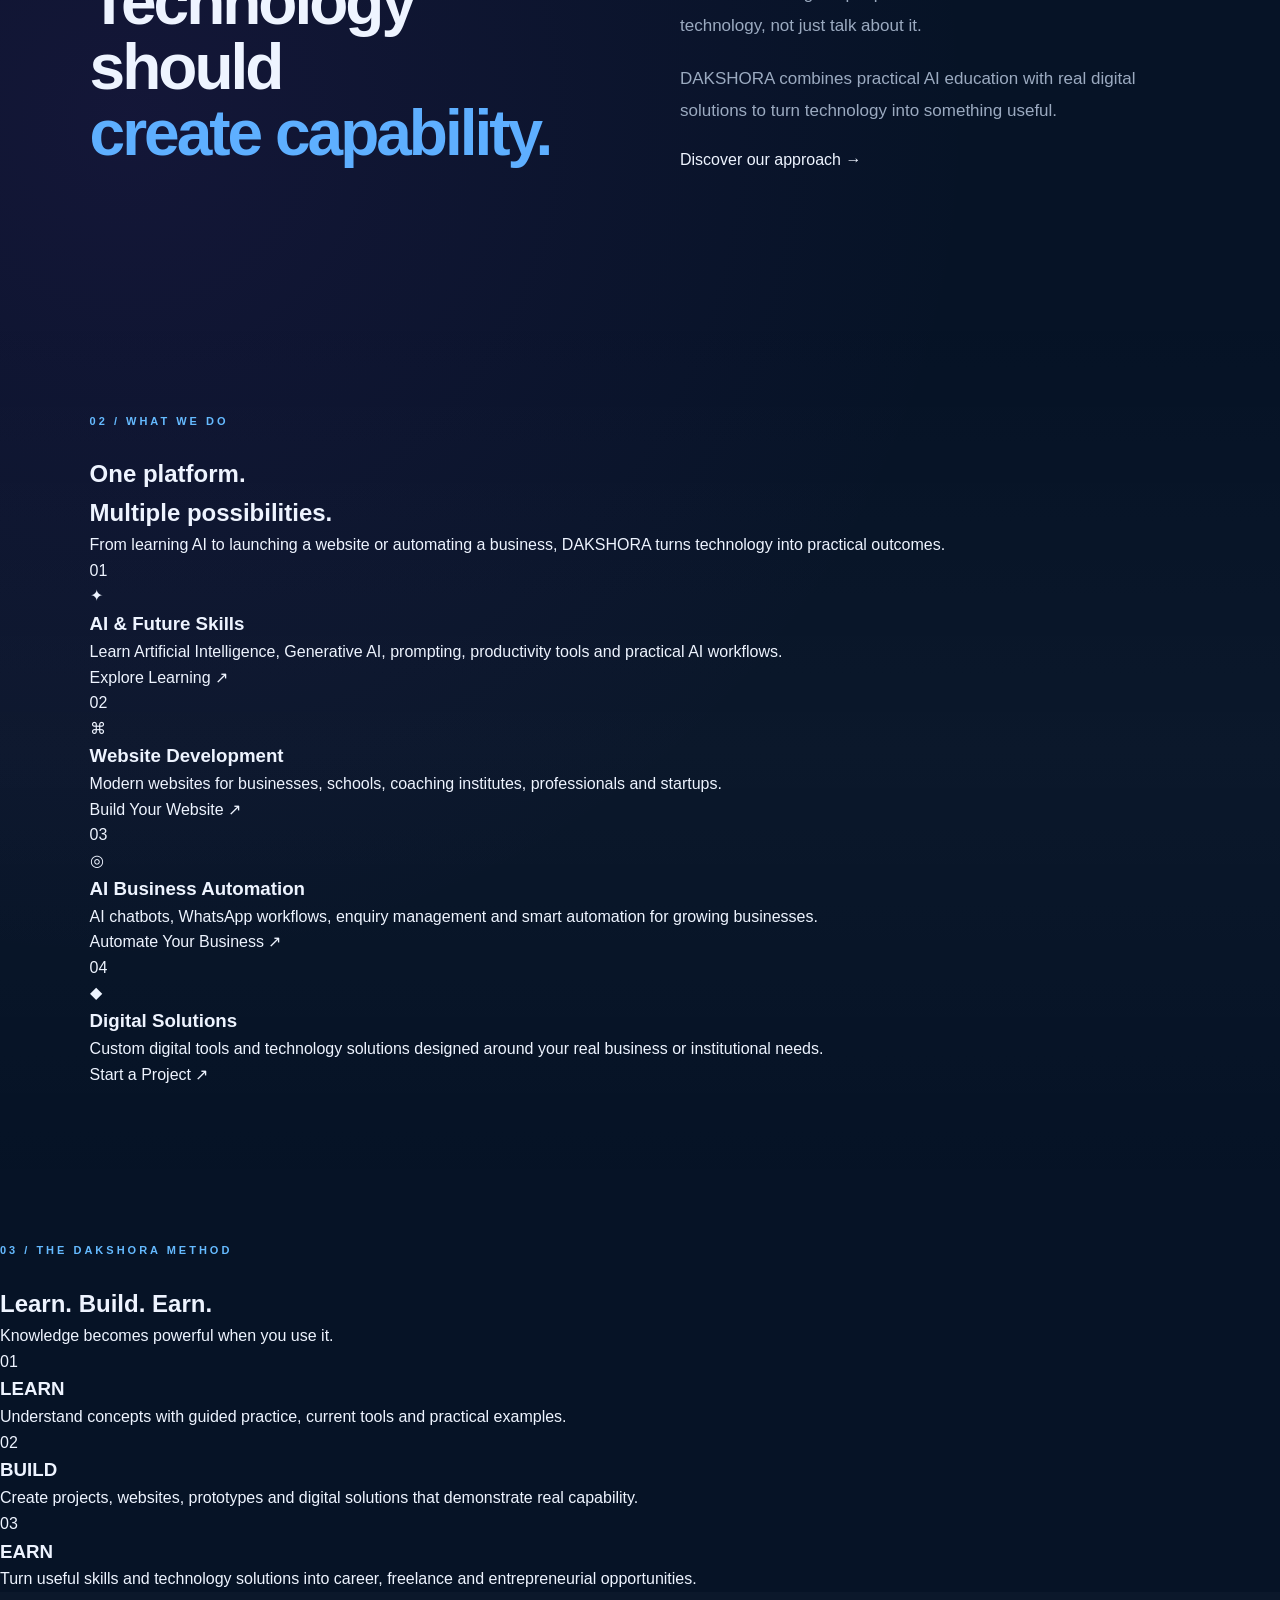
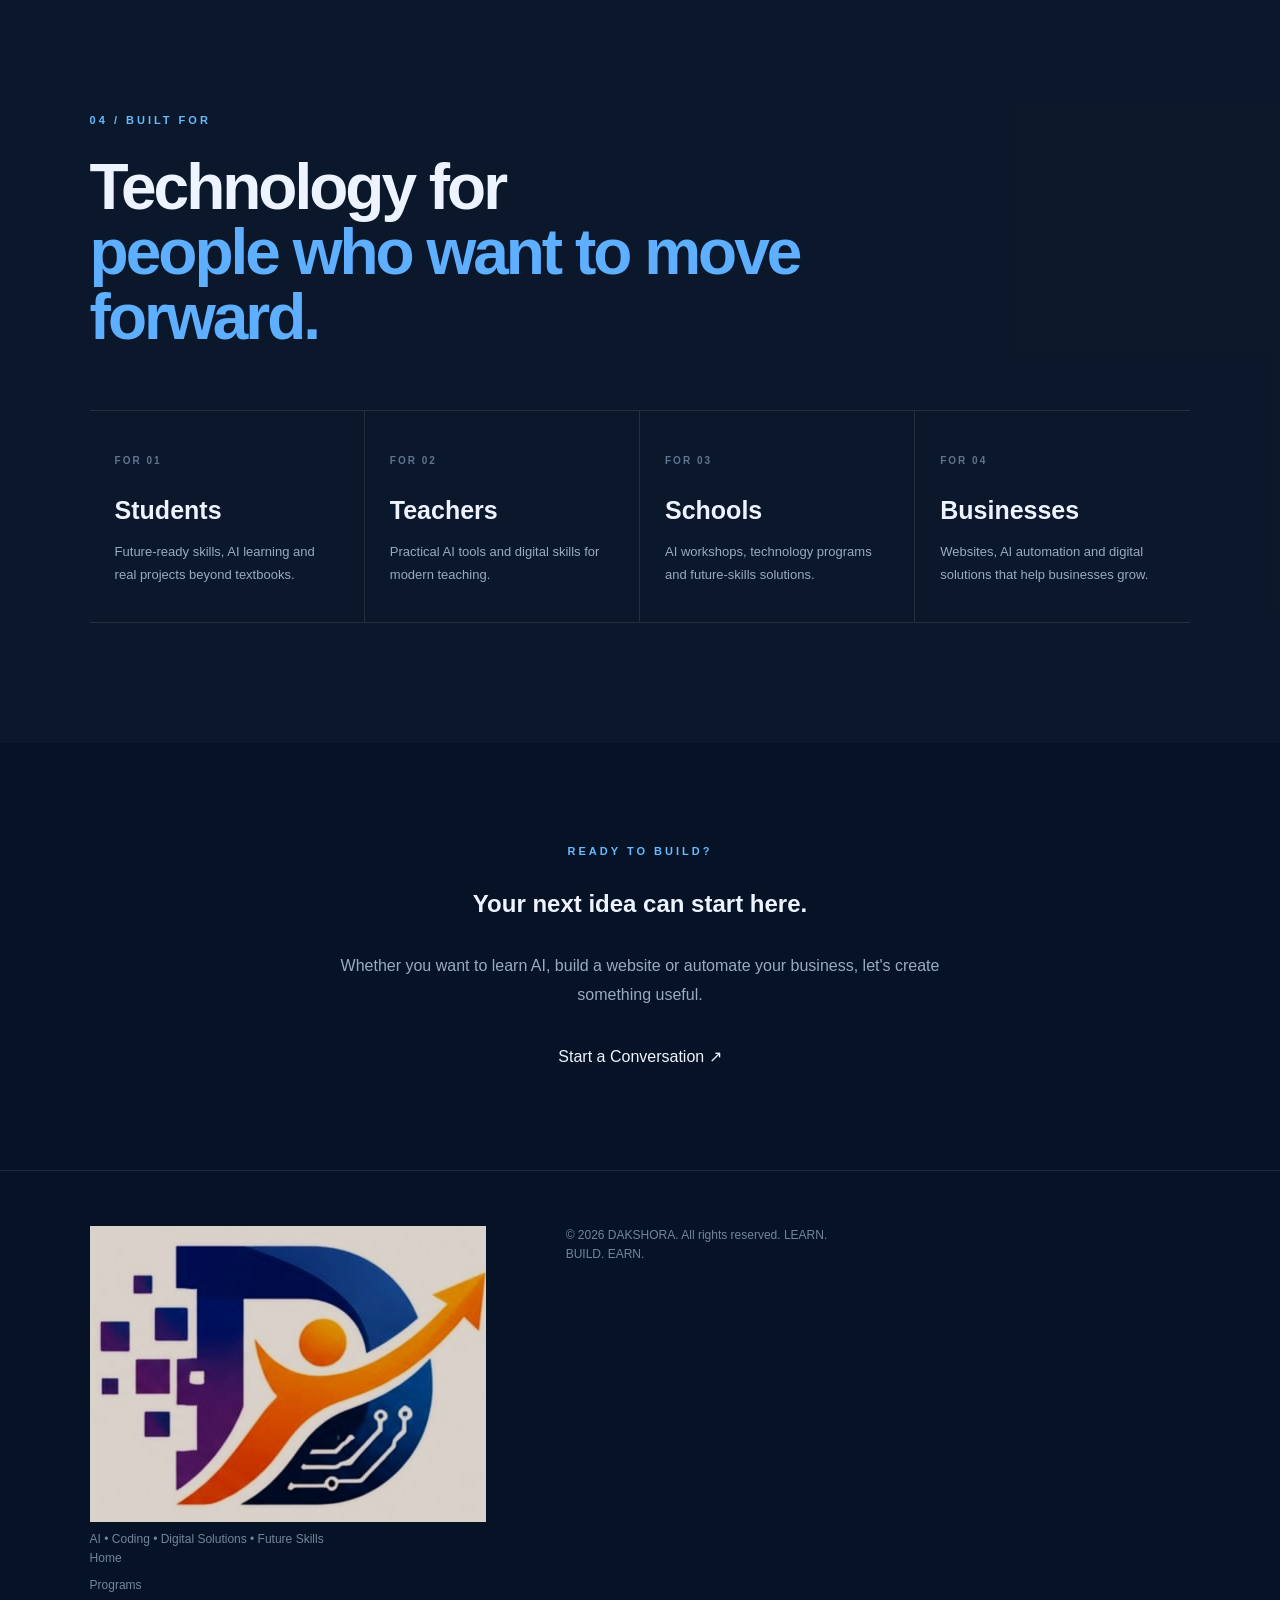
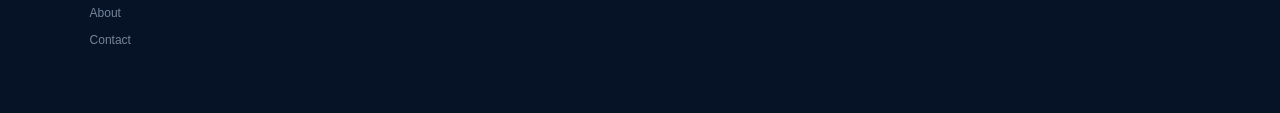
==== commit 41d5336c: "Revise index.html for branding and content updates Updated meta tags, titles, and content for improv" ====
--- a/index.html
+++ b/index.html
@@ -1,36 +1,42 @@
 <!doctype html>
 <html lang="en">
-
 <head>
-<meta charset="utf-8">
-<meta name="viewport" content="width=device-width, initial-scale=1">
-
-<meta name="description"
-content="DAKSHORA helps students, schools and businesses learn AI, build digital solutions and automate business with intelligent technology.">
-
-<title>DAKSHORA | Learn AI. Build Digital. Automate Business.</title>
-
-<link rel="stylesheet" href="styles.css">
+  <meta charset="utf-8">
+  <meta name="viewport" content="width=device-width, initial-scale=1">
+
+  <meta name="description" content="DAKSHORA - AI, digital solutions, website development, business automation and future skills.">
+
+  <title>DAKSHORA | AI • Digital Solutions • Future Skills</title>
+
+  <link rel="stylesheet" href="styles.css">
 </head>
 
 <body>
 
-<header class="navbar">
-
-<a href="index.html" class="brand">
-<img src="IMG-20260808-WA0001.jpg" alt="DAKSHORA Logo">
-</a>
-
-<nav id="nav">
-<a href="index.html">Home</a>
-<a href="courses.html">AI Learning</a>
-<a href="#solutions">Solutions</a>
-<a href="about.html">About</a>
-<a href="contact.html">Contact</a>
-</nav>
-
-<button class="menu" aria-label="Menu">☰</button>
-
+<header class="site-header">
+  <div class="nav-wrap">
+
+    <a class="brand" href="index.html">
+      <img src="logo.jpg" alt="DAKSHORA Logo">
+    </a>
+
+    <nav id="mainNav">
+      <a href="index.html">Home</a>
+      <a href="courses.html">Programs</a>
+      <a href="#solutions">Solutions</a>
+      <a href="about.html">About</a>
+      <a href="contact.html">Contact</a>
+    </nav>
+
+    <a class="nav-cta" href="contact.html">Let's Talk <span>↗</span></a>
+
+    <button class="menu-btn" id="menuBtn" aria-label="Open menu">
+      <span></span>
+      <span></span>
+      <span></span>
+    </button>
+
+  </div>
 </header>
 
 
@@ -40,394 +46,426 @@
 
 <section class="hero">
 
-<div class="hero-content">
-
-<div class="eyebrow">
-<span></span>
-AI • DIGITAL • FUTURE
-</div>
-
-<h1>
-Learn AI.
-<br>
-<span>Build Digital.</span>
-<br>
-Automate Business.
-</h1>
-
-<p class="hero-text">
-DAKSHORA helps students, teachers, schools and businesses use AI and technology to learn faster, build smarter and create new opportunities.
-</p>
-
-<div class="hero-buttons">
-
-<a href="courses.html" class="btn primary">
-Explore AI Learning
-</a>
-
-<a href="contact.html" class="btn secondary">
-Get Free Consultation
-</a>
-
-</div>
-
-<div class="hero-trust">
-<span>✦ Practical Learning</span>
-<span>✦ Real Projects</span>
-<span>✦ AI Solutions</span>
-</div>
-
-</div>
-
-
-<div class="hero-visual">
-
-<div class="glow"></div>
-
-<div class="orbit-card">
-
-<div class="orbit-top">
-<span>DAKSHORA AI</span>
-<span>● LIVE</span>
-</div>
-
-<div class="orbit-title">
-LEARN.
-<br>
-BUILD.
-<br>
-<span>EARN.</span>
-</div>
-
-<div class="orbit-line"></div>
-
-<div class="orbit-items">
-<div>01 <span>Learn the skill</span></div>
-<div>02 <span>Build something real</span></div>
-<div>03 <span>Create opportunity</span></div>
-</div>
-
-</div>
-
-</div>
+  <div class="hero-glow glow-one"></div>
+  <div class="hero-glow glow-two"></div>
+
+  <div class="hero-content reveal">
+
+    <div class="eyebrow">
+      <span></span>
+      AI • DIGITAL • FUTURE
+    </div>
+
+    <h1>
+      BUILD
+      <span>SMARTER.</span>
+      <br>
+      <strong>GROW FASTER.</strong>
+    </h1>
+
+    <p class="hero-text">
+      DAKSHORA helps students, teachers, schools and businesses
+      use AI and digital technology to learn, build and create
+      real-world opportunities.
+    </p>
+
+    <div class="hero-buttons">
+
+      <a class="btn btn-primary" href="#solutions">
+        Explore Solutions
+        <span>↗</span>
+      </a>
+
+      <a class="btn btn-secondary" href="contact.html">
+        Get Free Consultation
+      </a>
+
+    </div>
+
+    <div class="trust-line">
+      <span>✦</span> Practical Learning
+      <span>✦</span> Real Projects
+      <span>✦</span> AI Solutions
+    </div>
+
+  </div>
+
+
+  <div class="hero-card reveal">
+
+    <div class="card-top">
+      <span>THE DAKSHORA MODEL</span>
+      <span class="live-dot">● LIVE</span>
+    </div>
+
+    <div class="model-title">
+      LEARN.
+      <br>
+      <span>BUILD.</span>
+      <br>
+      EARN.
+    </div>
+
+    <div class="model-line"></div>
+
+    <div class="model-step">
+      <b>01</b>
+      <span>Learn the skill</span>
+    </div>
+
+    <div class="model-step">
+      <b>02</b>
+      <span>Build something real</span>
+    </div>
+
+    <div class="model-step">
+      <b>03</b>
+      <span>Solve a real problem</span>
+    </div>
+
+    <div class="model-step">
+      <b>04</b>
+      <span>Create opportunity</span>
+    </div>
+
+    <div class="card-orbit"></div>
+
+  </div>
 
 </section>
 
 
 <!-- INTRO -->
 
-<section class="intro">
-
-<div class="section-label">
-01 / THE DAKSHORA VISION
-</div>
-
-<div class="intro-grid">
-
-<h2>
-Technology should create
-<span>capability.</span>
-</h2>
-
-<p>
-The future belongs to people and businesses who can use technology, not just talk about it.
-DAKSHORA combines practical AI education with real digital solutions.
-</p>
-
-</div>
+<section class="intro section">
+
+  <div class="section-label">
+    01 / THE DAKSHORA VISION
+  </div>
+
+  <div class="intro-grid">
+
+    <h2>
+      Technology should
+      <span>create capability.</span>
+    </h2>
+
+    <div class="intro-copy">
+      <p>
+        The future belongs to people and businesses who can
+        use technology, not just talk about it.
+      </p>
+
+      <p>
+        DAKSHORA combines practical AI education with
+        real digital solutions to turn technology into
+        something useful.
+      </p>
+
+      <a class="text-link" href="about.html">
+        Discover our approach <span>→</span>
+      </a>
+    </div>
+
+  </div>
 
 </section>
 
 
 <!-- SOLUTIONS -->
 
-<section class="solutions" id="solutions">
-
-<div class="section-heading">
-
-<div>
-<div class="section-label">
-02 / WHAT WE DO
-</div>
-
-<h2>
-One platform.
-<br>
-<span>Multiple possibilities.</span>
-</h2>
-</div>
-
-<p>
-From learning AI to launching a website or automating a business, DAKSHORA turns technology into something useful.
-</p>
-
-</div>
-
-
-<div class="solution-grid">
-
-
-<article class="solution-card ai-card">
-
-<div class="card-number">01</div>
-
-<div class="card-icon">✦</div>
-
-<h3>AI & FUTURE SKILLS</h3>
-
-<p>
-Learn Artificial Intelligence, Generative AI, prompting, productivity tools and practical AI workflows.
-</p>
-
-<a href="courses.html">
-Explore Learning <span>↗</span>
-</a>
-
-</article>
-
-
-<article class="solution-card web-card">
-
-<div class="card-number">02</div>
-
-<div class="card-icon">⌘</div>
-
-<h3>WEBSITE DEVELOPMENT</h3>
-
-<p>
-Modern websites for businesses, schools, coaching institutes, professionals, creators and startups.
-</p>
-
-<a href="contact.html">
-Build Your Website <span>↗</span>
-</a>
-
-</article>
-
-
-<article class="solution-card automation-card">
-
-<div class="card-number">03</div>
-
-<div class="card-icon">◎</div>
-
-<h3>AI BUSINESS AUTOMATION</h3>
-
-<p>
-AI chatbots, WhatsApp workflows, enquiry management and smart automation for growing businesses.
-</p>
-
-<a href="contact.html">
-Automate Your Business <span>↗</span>
-</a>
-
-</article>
-
-
-<article class="solution-card digital-card">
-
-<div class="card-number">04</div>
-
-<div class="card-icon">◇</div>
-
-<h3>DIGITAL SOLUTIONS</h3>
-
-<p>
-Practical technology solutions for schools, institutes, shops, professionals and small businesses.
-</p>
-
-<a href="contact.html">
-Discuss Your Idea <span>↗</span>
-</a>
-
-</article>
-
-
-</div>
+<section class="solutions section" id="solutions">
+
+  <div class="section-head">
+
+    <div>
+      <div class="section-label">
+        02 / WHAT WE DO
+      </div>
+
+      <h2>
+        One platform.
+        <br>
+        <span>Multiple possibilities.</span>
+      </h2>
+    </div>
+
+    <p>
+      From learning AI to launching a website or
+      automating a business, DAKSHORA turns technology
+      into practical outcomes.
+    </p>
+
+  </div>
+
+
+  <div class="solution-grid">
+
+    <article class="solution-card featured reveal">
+
+      <div class="card-number">01</div>
+
+      <div class="icon">✦</div>
+
+      <h3>AI & Future Skills</h3>
+
+      <p>
+        Learn Artificial Intelligence, Generative AI,
+        prompting, productivity tools and practical
+        AI workflows.
+      </p>
+
+      <a href="courses.html">
+        Explore Learning <span>↗</span>
+      </a>
+
+    </article>
+
+
+    <article class="solution-card reveal">
+
+      <div class="card-number">02</div>
+
+      <div class="icon">⌘</div>
+
+      <h3>Website Development</h3>
+
+      <p>
+        Modern websites for businesses, schools,
+        coaching institutes, professionals and startups.
+      </p>
+
+      <a href="contact.html">
+        Build Your Website <span>↗</span>
+      </a>
+
+    </article>
+
+
+    <article class="solution-card reveal">
+
+      <div class="card-number">03</div>
+
+      <div class="icon">◎</div>
+
+      <h3>AI Business Automation</h3>
+
+      <p>
+        AI chatbots, WhatsApp workflows, enquiry
+        management and smart automation for growing
+        businesses.
+      </p>
+
+      <a href="contact.html">
+        Automate Your Business <span>↗</span>
+      </a>
+
+    </article>
+
+
+    <article class="solution-card reveal">
+
+      <div class="card-number">04</div>
+
+      <div class="icon">◆</div>
+
+      <h3>Digital Solutions</h3>
+
+      <p>
+        Custom digital tools and technology solutions
+        designed around your real business or institutional
+        needs.
+      </p>
+
+      <a href="contact.html">
+        Start a Project <span>↗</span>
+      </a>
+
+    </article>
+
+  </div>
 
 </section>
 
 
 <!-- METHOD -->
 
-<section class="method">
-
-<div class="section-label">
-03 / THE DAKSHORA METHOD
-</div>
-
-<h2>
-LEARN.
-<span>BUILD.</span>
-EARN.
-</h2>
-
-<p class="method-intro">
-We don't stop at learning. We turn knowledge into projects, projects into capability and capability into opportunity.
-</p>
-
-
-<div class="method-grid">
-
-<div class="method-step">
-<span>01</span>
-<h3>LEARN</h3>
-<p>
-Understand AI, coding and digital technology through practical guided learning.
-</p>
-</div>
-
-<div class="method-step active">
-<span>02</span>
-<h3>BUILD</h3>
-<p>
-Create websites, AI projects, prototypes and solutions for real-world problems.
-</p>
-</div>
-
-<div class="method-step">
-<span>03</span>
-<h3>EARN</h3>
-<p>
-Use your skills to create career opportunities, freelance work and digital businesses.
-</p>
-</div>
-
-</div>
+<section class="method section">
+
+  <div class="section-label">
+    03 / THE DAKSHORA METHOD
+  </div>
+
+  <div class="method-title">
+    <h2>
+      Learn.
+      <span>Build.</span>
+      <strong>Earn.</strong>
+    </h2>
+
+    <p>
+      Knowledge becomes powerful when you use it.
+    </p>
+  </div>
+
+
+  <div class="method-grid">
+
+    <article>
+      <div class="method-no">01</div>
+      <h3>LEARN</h3>
+      <p>
+        Understand concepts with guided practice,
+        current tools and practical examples.
+      </p>
+    </article>
+
+    <article>
+      <div class="method-no">02</div>
+      <h3>BUILD</h3>
+      <p>
+        Create projects, websites, prototypes and
+        digital solutions that demonstrate real capability.
+      </p>
+    </article>
+
+    <article>
+      <div class="method-no">03</div>
+      <h3>EARN</h3>
+      <p>
+        Turn useful skills and technology solutions
+        into career, freelance and entrepreneurial opportunities.
+      </p>
+    </article>
+
+  </div>
 
 </section>
 
 
 <!-- AUDIENCE -->
 
-<section class="audience">
-
-<div class="section-heading">
-
-<div>
-<div class="section-label">
-04 / BUILT FOR YOU
-</div>
-
-<h2>
-Who is <span>DAKSHORA</span> for?
-</h2>
-</div>
-
-</div>
-
-
-<div class="audience-grid">
-
-<div class="audience-card">
-<div class="audience-icon">🎓</div>
-<h3>STUDENTS</h3>
-<p>
-AI, Python, coding, projects and future-ready skills designed beyond textbooks.
-</p>
-<a href="courses.html">Start Learning →</a>
-</div>
-
-
-<div class="audience-card">
-<div class="audience-icon">🏫</div>
-<h3>SCHOOLS & INSTITUTES</h3>
-<p>
-AI workshops, coding programs, digital transformation and technology solutions.
-</p>
-<a href="contact.html">Partner With Us →</a>
-</div>
-
-
-<div class="audience-card">
-<div class="audience-icon">🏢</div>
-<h3>BUSINESSES</h3>
-<p>
-Websites, AI tools, WhatsApp solutions and automation designed around your business.
-</p>
-<a href="contact.html">Grow With AI →</a>
-</div>
-
-</div>
-
-</section>
-
-
-<!-- BUSINESS CTA -->
-
-<section class="business-cta">
-
-<div class="cta-glow"></div>
-
-<div class="cta-content">
-
-<div class="section-label">
-05 / READY TO BUILD?
-</div>
-
-<h2>
-Your idea deserves
-<span>a digital future.</span>
-</h2>
-
-<p>
-Tell us what you want to learn, build or automate.
-Let's turn your idea into something real.
-</p>
-
-<div class="cta-buttons">
-
-<a
-href="https://wa.me/918796347851?text=Hello%20DAKSHORA%2C%20I%20want%20to%20discuss%20an%20AI%2C%20website%20or%20business%20automation%20solution."
-target="_blank"
-rel="noopener"
-class="btn whatsapp">
-WhatsApp DAKSHORA
-</a>
-
-<a href="contact.html" class="btn secondary">
-Start a Conversation
-</a>
-
-</div>
-
-</div>
+<section class="audience section">
+
+  <div class="section-label">
+    04 / BUILT FOR
+  </div>
+
+  <h2>
+    Technology for
+    <span>people who want to move forward.</span>
+  </h2>
+
+  <div class="audience-grid">
+
+    <div class="audience-card">
+      <small>FOR 01</small>
+      <h3>Students</h3>
+      <p>
+        Future-ready skills, AI learning and
+        real projects beyond textbooks.
+      </p>
+    </div>
+
+    <div class="audience-card">
+      <small>FOR 02</small>
+      <h3>Teachers</h3>
+      <p>
+        Practical AI tools and digital skills
+        for modern teaching.
+      </p>
+    </div>
+
+    <div class="audience-card">
+      <small>FOR 03</small>
+      <h3>Schools</h3>
+      <p>
+        AI workshops, technology programs and
+        future-skills solutions.
+      </p>
+    </div>
+
+    <div class="audience-card">
+      <small>FOR 04</small>
+      <h3>Businesses</h3>
+      <p>
+        Websites, AI automation and digital
+        solutions that help businesses grow.
+      </p>
+    </div>
+
+  </div>
+
+</section>
+
+
+<!-- CTA -->
+
+<section class="final-cta">
+
+  <div class="cta-glow"></div>
+
+  <div class="cta-content">
+
+    <div class="section-label">
+      READY TO BUILD?
+    </div>
+
+    <h2>
+      Your next idea
+      <span>can start here.</span>
+    </h2>
+
+    <p>
+      Whether you want to learn AI, build a website
+      or automate your business, let's create something useful.
+    </p>
+
+    <a class="btn btn-primary" href="contact.html">
+      Start a Conversation <span>↗</span>
+    </a>
+
+  </div>
 
 </section>
 
 </main>
 
 
+<!-- FOOTER -->
+
 <footer>
 
-<div class="footer-brand">
-
-<img src="IMG-20260808-WA0001.jpg" alt="DAKSHORA">
-
-<p>
-AI • CODING • DIGITAL SOLUTIONS • FUTURE SKILLS
-</p>
-
-</div>
-
-
-<div class="footer-links">
-
-<a href="index.html">Home</a>
-<a href="courses.html">Programs</a>
-<a href="about.html">About</a>
-<a href="contact.html">Contact</a>
-
-</div>
-
-
-<div class="footer-bottom">
-
-<span>LEARN • BUILD • EARN</span>
-
-<span>© 2026 DAKSHORA</span>
-
-</div>
+  <div class="footer-main">
+
+    <div class="footer-brand">
+
+      <img src="logo.jpg" alt="DAKSHORA">
+
+      <p>
+        AI • Coding • Digital Solutions • Future Skills
+      </p>
+
+    </div>
+
+    <div class="footer-links">
+
+      <a href="index.html">Home</a>
+      <a href="courses.html">Programs</a>
+      <a href="about.html">About</a>
+      <a href="contact.html">Contact</a>
+
+    </div>
+
+  </div>
+
+  <div class="footer-bottom">
+
+    <span>© 2026 DAKSHORA. All rights reserved.</span>
+
+    <span>LEARN. BUILD. EARN.</span>
+
+  </div>
 
 </footer>
 
--- a/styles.css
+++ b/styles.css
@@ -1,154 +1,1028 @@
 :root{
-  --bg:#06111d;
-  --panel:#0c1b2b;
-  --gold:#f1c45b;
-  --text:#f7f8fa;
-  --muted:#98a8b8;
-  --line:#203246
+  --navy:#061326;
+  --navy2:#091b35;
+  --blue:#1769ff;
+  --blue2:#38a8ff;
+  --orange:#ff8a00;
+  --purple:#8d35d6;
+  --white:#ffffff;
+  --text:#eef4ff;
+  --muted:#9baac0;
+  --line:rgba(255,255,255,.10);
+  --glass:rgba(255,255,255,.055);
+  --shadow:0 25px 80px rgba(0,0,0,.35);
 }
 
 *{
-  box-sizing:border-box
+  box-sizing:border-box;
+  margin:0;
+  padding:0;
 }
 
 html{
-  scroll-behavior:smooth
+  scroll-behavior:smooth;
 }
 
 body{
-  margin:0;
-  background:var(--bg);
+  background:
+    radial-gradient(circle at 80% 5%,rgba(23,105,255,.18),transparent 28%),
+    radial-gradient(circle at 10% 35%,rgba(141,53,214,.10),transparent 25%),
+    var(--navy);
   color:var(--text);
-  font-family:Arial,sans-serif
+  font-family:Inter,Arial,Helvetica,sans-serif;
+  line-height:1.6;
+  overflow-x:hidden;
+}
+
+body:before{
+  content:"";
+  position:fixed;
+  inset:0;
+  pointer-events:none;
+  background-image:
+    linear-gradient(rgba(255,255,255,.018) 1px,transparent 1px),
+    linear-gradient(90deg,rgba(255,255,255,.018) 1px,transparent 1px);
+  background-size:70px 70px;
+  mask-image:linear-gradient(to bottom,black,transparent 80%);
+  z-index:-1;
 }
 
 a{
   color:inherit;
-  text-decoration:none
-}
-
-/* HEADER */
-header{
-  height:76px;
+  text-decoration:none;
+}
+
+img{
+  max-width:100%;
+  display:block;
+}
+
+
+/* =========================
+   NAVIGATION
+========================= */
+
+.navbar{
+  height:82px;
   padding:0 6vw;
   display:flex;
   align-items:center;
   justify-content:space-between;
-  border-bottom:1px solid var(--line);
+  gap:30px;
   position:sticky;
   top:0;
-  background:#06111dee;
-  backdrop-filter:blur(12px);
-  z-index:10
-}
-
-/* DAKSHORA IMAGE LOGO */
-.logo{
+  z-index:100;
+  background:rgba(5,16,32,.82);
+  border-bottom:1px solid var(--line);
+  backdrop-filter:blur(18px);
+  -webkit-backdrop-filter:blur(18px);
+}
+
+.brand{
+  width:175px;
   display:flex;
   align-items:center;
-  height:60px;
-  flex-shrink:0
-}
-
-.logo img{
-  height:52px;
-  width:auto;
-  max-width:190px;
-  display:block;
-  object-fit:contain
-}
-
-/* Navigation */
-nav{
+}
+
+.brand img{
+  width:175px;
+  height:58px;
+  object-fit:contain;
+  object-position:center;
+  border-radius:6px;
+}
+
+.navbar nav{
   display:flex;
-  gap:25px;
   align-items:center;
-  font-size:13px
+  gap:32px;
+  margin-left:auto;
+}
+
+.navbar nav a{
+  color:#cbd6e7;
+  font-size:14px;
+  font-weight:600;
+  transition:.25s ease;
+  position:relative;
+}
+
+.navbar nav a:hover{
+  color:#fff;
+}
+
+.navbar nav a:after{
+  content:"";
+  position:absolute;
+  left:0;
+  bottom:-8px;
+  width:0;
+  height:2px;
+  background:linear-gradient(90deg,var(--blue2),var(--orange));
+  transition:.25s ease;
+}
+
+.navbar nav a:hover:after{
+  width:100%;
+}
+
+.nav-cta{
+  padding:11px 18px;
+  border:1px solid rgba(255,255,255,.18);
+  border-radius:999px;
+  font-size:13px;
+  font-weight:700;
+  background:rgba(255,255,255,.05);
+  transition:.25s ease;
+}
+
+.nav-cta:hover{
+  background:linear-gradient(135deg,var(--blue),var(--purple));
+  border-color:transparent;
+  transform:translateY(-2px);
 }
 
 .menu{
   display:none;
-  background:none;
-  border:0;
-  color:white;
-  font-size:24px
-}
-
-/* HERO */
-.hero,
-.pagehero{
-  padding:110px 6vw;
-  min-height:650px;
+  border:1px solid var(--line);
+  background:rgba(255,255,255,.06);
+  color:#fff;
+  width:44px;
+  height:44px;
+  border-radius:12px;
+  font-size:22px;
+}
+
+
+/* =========================
+   HERO
+========================= */
+
+.hero{
+  min-height:calc(100vh - 82px);
+  padding:90px 7vw 100px;
   display:grid;
-  grid-template-columns:1.15fr .85fr;
+  grid-template-columns:1.08fr .92fr;
   align-items:center;
-  gap:60px;
-  background:radial-gradient(circle at 85% 20%,#193450,#06111d 42%)
-}
-
-.pagehero{
+  gap:70px;
+  position:relative;
+  overflow:hidden;
+}
+
+.hero:before{
+  content:"";
+  position:absolute;
+  width:620px;
+  height:620px;
+  border-radius:50%;
+  background:radial-gradient(circle,rgba(23,105,255,.20),transparent 68%);
+  right:-180px;
+  top:-150px;
+  pointer-events:none;
+}
+
+.hero-content{
+  max-width:760px;
+  position:relative;
+  z-index:2;
+}
+
+.eyebrow{
+  display:inline-flex;
+  padding:9px 14px;
+  border:1px solid rgba(56,168,255,.25);
+  background:rgba(56,168,255,.06);
+  color:#6fc1ff;
+  border-radius:999px;
+  font-size:11px;
+  font-weight:800;
+  letter-spacing:2px;
+  margin-bottom:25px;
+}
+
+.hero h1{
+  font-size:clamp(64px,8vw,112px);
+  line-height:.90;
+  letter-spacing:-6px;
+  font-weight:900;
+  margin-bottom:30px;
+}
+
+.hero h1 span{
+  display:block;
+  background:linear-gradient(90deg,#3ea9ff,#1769ff);
+  -webkit-background-clip:text;
+  background-clip:text;
+  color:transparent;
+}
+
+.hero h1 strong{
+  display:block;
+  background:linear-gradient(90deg,#ff9a00,#ff5a1f,#9a39d8);
+  -webkit-background-clip:text;
+  background-clip:text;
+  color:transparent;
+}
+
+.hero-text{
+  max-width:620px;
+  color:var(--muted);
+  font-size:18px;
+  line-height:1.8;
+  margin-bottom:35px;
+}
+
+.hero-buttons{
+  display:flex;
+  flex-wrap:wrap;
+  gap:14px;
+  align-items:center;
+}
+
+.primary-btn,
+.secondary-btn{
+  display:inline-flex;
+  align-items:center;
+  justify-content:center;
+  gap:12px;
+  min-height:52px;
+  padding:0 23px;
+  border-radius:14px;
+  font-size:14px;
+  font-weight:800;
+  transition:.3s ease;
+}
+
+.primary-btn{
+  background:linear-gradient(135deg,#1670ff,#5344e9);
+  box-shadow:0 15px 40px rgba(23,105,255,.25);
+}
+
+.primary-btn:hover{
+  transform:translateY(-4px);
+  box-shadow:0 20px 50px rgba(23,105,255,.38);
+}
+
+.primary-btn span{
+  font-size:19px;
+}
+
+.secondary-btn{
+  border:1px solid var(--line);
+  background:rgba(255,255,255,.045);
+  color:#e9f0fa;
+}
+
+.secondary-btn:hover{
+  transform:translateY(-4px);
+  border-color:rgba(56,168,255,.45);
+  background:rgba(56,168,255,.08);
+}
+
+.trust-line{
+  display:flex;
+  flex-wrap:wrap;
+  gap:22px;
+  margin-top:28px;
+  color:#75869d;
+  font-size:12px;
+  font-weight:700;
+}
+
+
+/* =========================
+   HERO VISUAL
+========================= */
+
+.hero-visual{
+  min-height:500px;
+  position:relative;
+  display:flex;
+  align-items:center;
+  justify-content:center;
+}
+
+.glow{
+  position:absolute;
+  border-radius:50%;
+  filter:blur(30px);
+}
+
+.glow-one{
+  width:280px;
+  height:280px;
+  background:rgba(23,105,255,.23);
+  top:20px;
+  right:40px;
+}
+
+.glow-two{
+  width:220px;
+  height:220px;
+  background:rgba(141,53,214,.17);
+  bottom:30px;
+  left:20px;
+}
+
+.hero-card{
+  width:min(100%,500px);
   min-height:430px;
-  display:block
-}
-
-.tag{
-  color:var(--gold);
+  padding:30px;
+  border:1px solid rgba(255,255,255,.13);
+  border-radius:30px;
+  background:
+    linear-gradient(145deg,rgba(255,255,255,.09),rgba(255,255,255,.025));
+  box-shadow:var(--shadow);
+  backdrop-filter:blur(20px);
+  position:relative;
+  overflow:hidden;
+  transform:rotate(1deg);
+}
+
+.hero-card:before{
+  content:"";
+  position:absolute;
+  width:180px;
+  height:180px;
+  background:rgba(255,138,0,.12);
+  border-radius:50%;
+  filter:blur(40px);
+  right:-50px;
+  top:-50px;
+}
+
+.card-top{
+  display:flex;
+  justify-content:space-between;
+  gap:20px;
+  color:#8da0b8;
+  font-size:10px;
+  font-weight:800;
+  letter-spacing:2px;
+  padding-bottom:25px;
+  border-bottom:1px solid var(--line);
+}
+
+.status{
+  color:#5ee6a8;
+}
+
+.method{
+  padding-top:35px;
+}
+
+.method-item{
+  padding:20px 0;
+}
+
+.method-item small{
+  color:#62758e;
+  font-weight:800;
+}
+
+.method-item b{
+  display:block;
+  font-size:39px;
+  line-height:1;
+  margin:7px 0;
+  letter-spacing:-2px;
+}
+
+.method-item:nth-child(1) b{
+  color:#4aabff;
+}
+
+.method-item:nth-child(3) b{
+  color:#ff9b20;
+}
+
+.method-item:nth-child(5) b{
+  color:#b05be6;
+}
+
+.method-item p{
+  color:#8d9caf;
+  font-size:13px;
+}
+
+.method-line{
+  height:1px;
+  background:linear-gradient(90deg,transparent,var(--line),transparent);
+}
+
+
+/* =========================
+   COMMON SECTIONS
+========================= */
+
+.intro,
+.solutions,
+.method-section,
+.audience,
+.business-cta{
+  padding:120px 7vw;
+}
+
+.section-label{
+  color:#65baff;
   font-size:11px;
+  font-weight:900;
   letter-spacing:3px;
-  font-weight:bold
-}
-
-.hero h1,
-.pagehero h1{
-  font-size:clamp(54px,7vw,94px);
-  line-height:.96;
-  letter-spacing:-4px;
-  margin:20px 0
-}
-
-.hero h1 span,
-.pagehero h1 span{
-  color:var(--gold)
-}
-
-/* MOBILE LOGO */
-@media (max-width:700px){
-
-  header{
-    height:64px;
-    padding:0 5vw
-  }
-
-  .logo{
-    height:54px
-  }
-
-  .logo img{
-    height:46px;
-    max-width:160px
-  }
-
-  nav{
-    gap:15px;
-    font-size:12px
-  }
-
-  .menu{
-    display:block
-  }
-
-}
-footer b{
-  color:var(--gold);
+  margin-bottom:25px;
+}
+
+.intro-grid{
+  display:grid;
+  grid-template-columns:1fr 1fr;
+  gap:80px;
+  align-items:start;
+}
+
+.intro h2,
+.section-heading h2,
+.method-section h2,
+.audience h2,
+.business-cta h2{
+  font-size:clamp(38px,5vw,70px);
+  line-height:1.02;
+  letter-spacing:-3px;
+  max-width:800px;
+}
+
+.intro h2 span,
+.section-heading h2 span,
+.method-section h2 span,
+.audience h2 span,
+.business-cta h2 span{
+  display:block;
+  color:#5eafff;
+}
+
+.intro-grid>div:last-child{
+  padding-top:8px;
+}
+
+.intro-grid p{
+  color:var(--muted);
+  font-size:17px;
+  line-height:1.9;
+  margin-bottom:20px;
+}
+
+
+/* =========================
+   SOLUTIONS
+========================= */
+
+.solutions{
+  background:
+    linear-gradient(180deg,transparent,rgba(255,255,255,.025),transparent);
+}
+
+.section-heading{
+  display:grid;
+  grid-template-columns:1.1fr .9fr;
+  gap:80px;
+  align-items:end;
+  margin-bottom:60px;
+}
+
+.section-heading>p{
+  color:var(--muted);
+  font-size:16px;
+  line-height:1.8;
+  max-width:470px;
+}
+
+.service-grid{
+  display:grid;
+  grid-template-columns:repeat(2,1fr);
+  gap:18px;
+}
+
+.service-card{
+  min-height:330px;
+  padding:35px;
+  border:1px solid var(--line);
+  border-radius:25px;
+  background:rgba(255,255,255,.035);
+  position:relative;
+  overflow:hidden;
+  transition:.35s ease;
+}
+
+.service-card:hover{
+  transform:translateY(-8px);
+  border-color:rgba(56,168,255,.35);
+  background:rgba(255,255,255,.06);
+  box-shadow:0 25px 70px rgba(0,0,0,.25);
+}
+
+.service-card:after{
+  content:"";
+  position:absolute;
+  width:160px;
+  height:160px;
+  border-radius:50%;
+  background:rgba(23,105,255,.10);
+  filter:blur(35px);
+  right:-70px;
+  bottom:-70px;
+}
+
+.service-card.featured{
+  background:
+    linear-gradient(145deg,rgba(23,105,255,.18),rgba(141,53,214,.07));
+}
+
+.service-number{
+  color:#52657e;
+  font-size:12px;
   font-weight:900;
   letter-spacing:2px;
 }
 
+.service-icon{
+  width:48px;
+  height:48px;
+  display:flex;
+  align-items:center;
+  justify-content:center;
+  margin:35px 0 22px;
+  border-radius:14px;
+  background:linear-gradient(135deg,rgba(23,105,255,.20),rgba(141,53,214,.18));
+  border:1px solid rgba(255,255,255,.10);
+  font-size:22px;
+  color:#6cbcff;
+}
+
+.service-card:nth-child(2) .service-icon{
+  color:#ff9a1f;
+}
+
+.service-card:nth-child(3) .service-icon{
+  color:#b15ce4;
+}
+
+.service-card:nth-child(4) .service-icon{
+  color:#4ad7a1;
+}
+
+.service-card h3{
+  font-size:29px;
+  letter-spacing:-1px;
+  margin-bottom:12px;
+}
+
+.service-card p{
+  color:var(--muted);
+  font-size:14px;
+  line-height:1.8;
+  max-width:480px;
+}
+
+.service-card a{
+  display:inline-flex;
+  gap:9px;
+  margin-top:25px;
+  font-size:13px;
+  font-weight:800;
+  color:#fff;
+}
+
+.service-card a span{
+  color:#55b5ff;
+}
+
+
+/* =========================
+   METHOD
+========================= */
+
+.method-section{
+  text-align:center;
+}
+
+.method-section h2{
+  margin:0 auto 65px;
+}
+
+.three-columns{
+  display:grid;
+  grid-template-columns:repeat(3,1fr);
+  gap:20px;
+  text-align:left;
+}
+
+.step{
+  padding:35px;
+  border-top:1px solid var(--line);
+}
+
+.step-number{
+  color:#5caeff;
+  font-size:12px;
+  font-weight:900;
+  margin-bottom:40px;
+}
+
+.step:nth-child(2) .step-number{
+  color:#ff9a20;
+}
+
+.step:nth-child(3) .step-number{
+  color:#b258df;
+}
+
+.step h3{
+  font-size:38px;
+  letter-spacing:-1px;
+  margin-bottom:12px;
+}
+
+.step p{
+  color:var(--muted);
+  font-size:14px;
+  line-height:1.8;
+}
+
+
+/* =========================
+   AUDIENCE
+========================= */
+
+.audience{
+  background:rgba(255,255,255,.025);
+}
+
+.audience h2{
+  margin-bottom:60px;
+}
+
+.audience-grid{
+  display:grid;
+  grid-template-columns:repeat(4,1fr);
+  border-top:1px solid var(--line);
+  border-bottom:1px solid var(--line);
+}
+
+.audience-grid>div{
+  padding:35px 25px;
+  border-right:1px solid var(--line);
+}
+
+.audience-grid>div:last-child{
+  border-right:0;
+}
+
+.audience-grid small{
+  color:#61748d;
+  font-size:10px;
+  font-weight:900;
+  letter-spacing:2px;
+}
+
+.audience-grid h3{
+  font-size:25px;
+  margin:18px 0 10px;
+}
+
+.audience-grid p{
+  color:var(--muted);
+  font-size:13px;
+  line-height:1.8;
+}
+
+
+/* =========================
+   BUSINESS CTA
+========================= */
+
+.business-cta{
+  position:relative;
+  overflow:hidden;
+}
+
+.business-cta:before{
+  content:"";
+  position:absolute;
+  inset:40px 7vw;
+  border-radius:35px;
+  background:
+    radial-gradient(circle at 80% 30%,rgba(255,138,0,.15),transparent 28%),
+    radial-gradient(circle at 20% 70%,rgba(23,105,255,.20),transparent 30%),
+    linear-gradient(135deg,#0b2343,#09152b);
+  border:1px solid var(--line);
+}
+
+.cta-content{
+  position:relative;
+  z-index:2;
+  max-width:850px;
+  margin:auto;
+  padding:100px 40px;
+  text-align:center;
+}
+
+.cta-content h2{
+  margin:auto;
+}
+
+.cta-content p{
+  max-width:650px;
+  margin:28px auto 35px;
+  color:var(--muted);
+  font-size:16px;
+  line-height:1.8;
+}
+
+.cta-content .hero-buttons{
+  justify-content:center;
+}
+
+
+/* =========================
+   FINAL BRAND
+========================= */
+
+.final-brand{
+  padding:100px 20px;
+  text-align:center;
+}
+
+.final-brand img{
+  width:min(420px,80vw);
+  max-height:180px;
+  object-fit:contain;
+  margin:0 auto 25px;
+  border-radius:10px;
+}
+
+.final-brand p{
+  color:#71839b;
+  font-size:11px;
+  font-weight:800;
+  letter-spacing:3px;
+}
+
+.final-brand h3{
+  margin-top:15px;
+  font-size:25px;
+  letter-spacing:3px;
+}
+
+.final-brand h3 span{
+  color:#ff8a00;
+}
+
+.final-brand h3 b{
+  color:#9a45d6;
+}
+
+
+/* =========================
+   FOOTER
+========================= */
+
 footer{
-  text-transform:none;
-}
-
-footer div{
-  line-height:1.6;
-}
-/* DAKSHORA production update */
+  padding:55px 7vw;
+  border-top:1px solid var(--line);
+  display:grid;
+  grid-template-columns:1.5fr 1fr 1fr;
+  gap:30px;
+  color:#74859b;
+  font-size:12px;
+}
+
+footer strong{
+  color:#fff;
+  font-size:18px;
+  letter-spacing:2px;
+}
+
+footer p{
+  margin-top:8px;
+}
+
+footer a{
+  display:block;
+  margin-bottom:8px;
+  transition:.2s;
+}
+
+footer a:hover{
+  color:#fff;
+}
+
+
+/* =========================
+   MOBILE
+========================= */
+
+@media(max-width:900px){
+
+  .navbar{
+    height:72px;
+    padding:0 20px;
+  }
+
+  .brand{
+    width:135px;
+  }
+
+  .brand img{
+    width:135px;
+    height:50px;
+  }
+
+  .navbar nav{
+    display:none;
+    position:absolute;
+    top:72px;
+    left:15px;
+    right:15px;
+    padding:20px;
+    flex-direction:column;
+    align-items:stretch;
+    gap:0;
+    background:rgba(5,16,32,.97);
+    border:1px solid var(--line);
+    border-radius:18px;
+    box-shadow:var(--shadow);
+  }
+
+  .navbar nav.open{
+    display:flex;
+  }
+
+  .navbar nav a{
+    padding:14px 8px;
+    border-bottom:1px solid var(--line);
+  }
+
+  .navbar nav a:last-child{
+    border-bottom:0;
+  }
+
+  .nav-cta{
+    display:none;
+  }
+
+  .menu{
+    display:block;
+  }
+
+  .hero{
+    min-height:auto;
+    padding:75px 22px 80px;
+    grid-template-columns:1fr;
+    gap:55px;
+  }
+
+  .hero h1{
+    font-size:clamp(58px,16vw,88px);
+    letter-spacing:-4px;
+  }
+
+  .hero-text{
+    font-size:16px;
+  }
+
+  .hero-visual{
+    min-height:430px;
+  }
+
+  .hero-card{
+    min-height:390px;
+    transform:none;
+  }
+
+  .intro,
+  .solutions,
+  .method-section,
+  .audience,
+  .business-cta{
+    padding:80px 22px;
+  }
+
+  .intro-grid,
+  .section-heading{
+    grid-template-columns:1fr;
+    gap:30px;
+  }
+
+  .service-grid{
+    grid-template-columns:1fr;
+  }
+
+  .three-columns{
+    grid-template-columns:1fr;
+  }
+
+  .step{
+    padding:30px 0;
+  }
+
+  .audience-grid{
+    grid-template-columns:1fr 1fr;
+  }
+
+  .audience-grid>div{
+    border-bottom:1px solid var(--line);
+  }
+
+  .audience-grid>div:nth-child(2){
+    border-right:0;
+  }
+
+  .audience-grid>div:nth-child(3){
+    border-bottom:0;
+  }
+
+  .audience-grid>div:nth-child(4){
+    border-bottom:0;
+    border-right:0;
+  }
+
+  .business-cta:before{
+    inset:20px 15px;
+  }
+
+  .cta-content{
+    padding:80px 25px;
+  }
+
+  footer{
+    grid-template-columns:1fr;
+    padding:45px 22px;
+  }
+}
+
+
+@media(max-width:520px){
+
+  .eyebrow{
+    font-size:9px;
+    letter-spacing:1.5px;
+  }
+
+  .hero h1{
+    font-size:59px;
+  }
+
+  .hero-buttons{
+    flex-direction:column;
+    align-items:stretch;
+  }
+
+  .primary-btn,
+  .secondary-btn{
+    width:100%;
+  }
+
+  .hero-visual{
+    min-height:380px;
+  }
+
+  .hero-card{
+    padding:22px;
+    min-height:360px;
+  }
+
+  .method-item b{
+    font-size:32px;
+  }
+
+  .service-card{
+    min-height:300px;
+    padding:27px;
+  }
+
+  .service-card h3{
+    font-size:25px;
+  }
+
+  .audience-grid{
+    grid-template-columns:1fr;
+  }
+
+  .audience-grid>div,
+  .audience-grid>div:nth-child(2),
+  .audience-grid>div:nth-child(3),
+  .audience-grid>div:nth-child(4){
+    border-right:0;
+    border-bottom:1px solid var(--line);
+  }
+
+  .audience-grid>div:last-child{
+    border-bottom:0;
+  }
+
+  .final-brand{
+    padding:70px 15px;
+  }
+
+  .final-brand p{
+    letter-spacing:1.5px;
+  }
+}
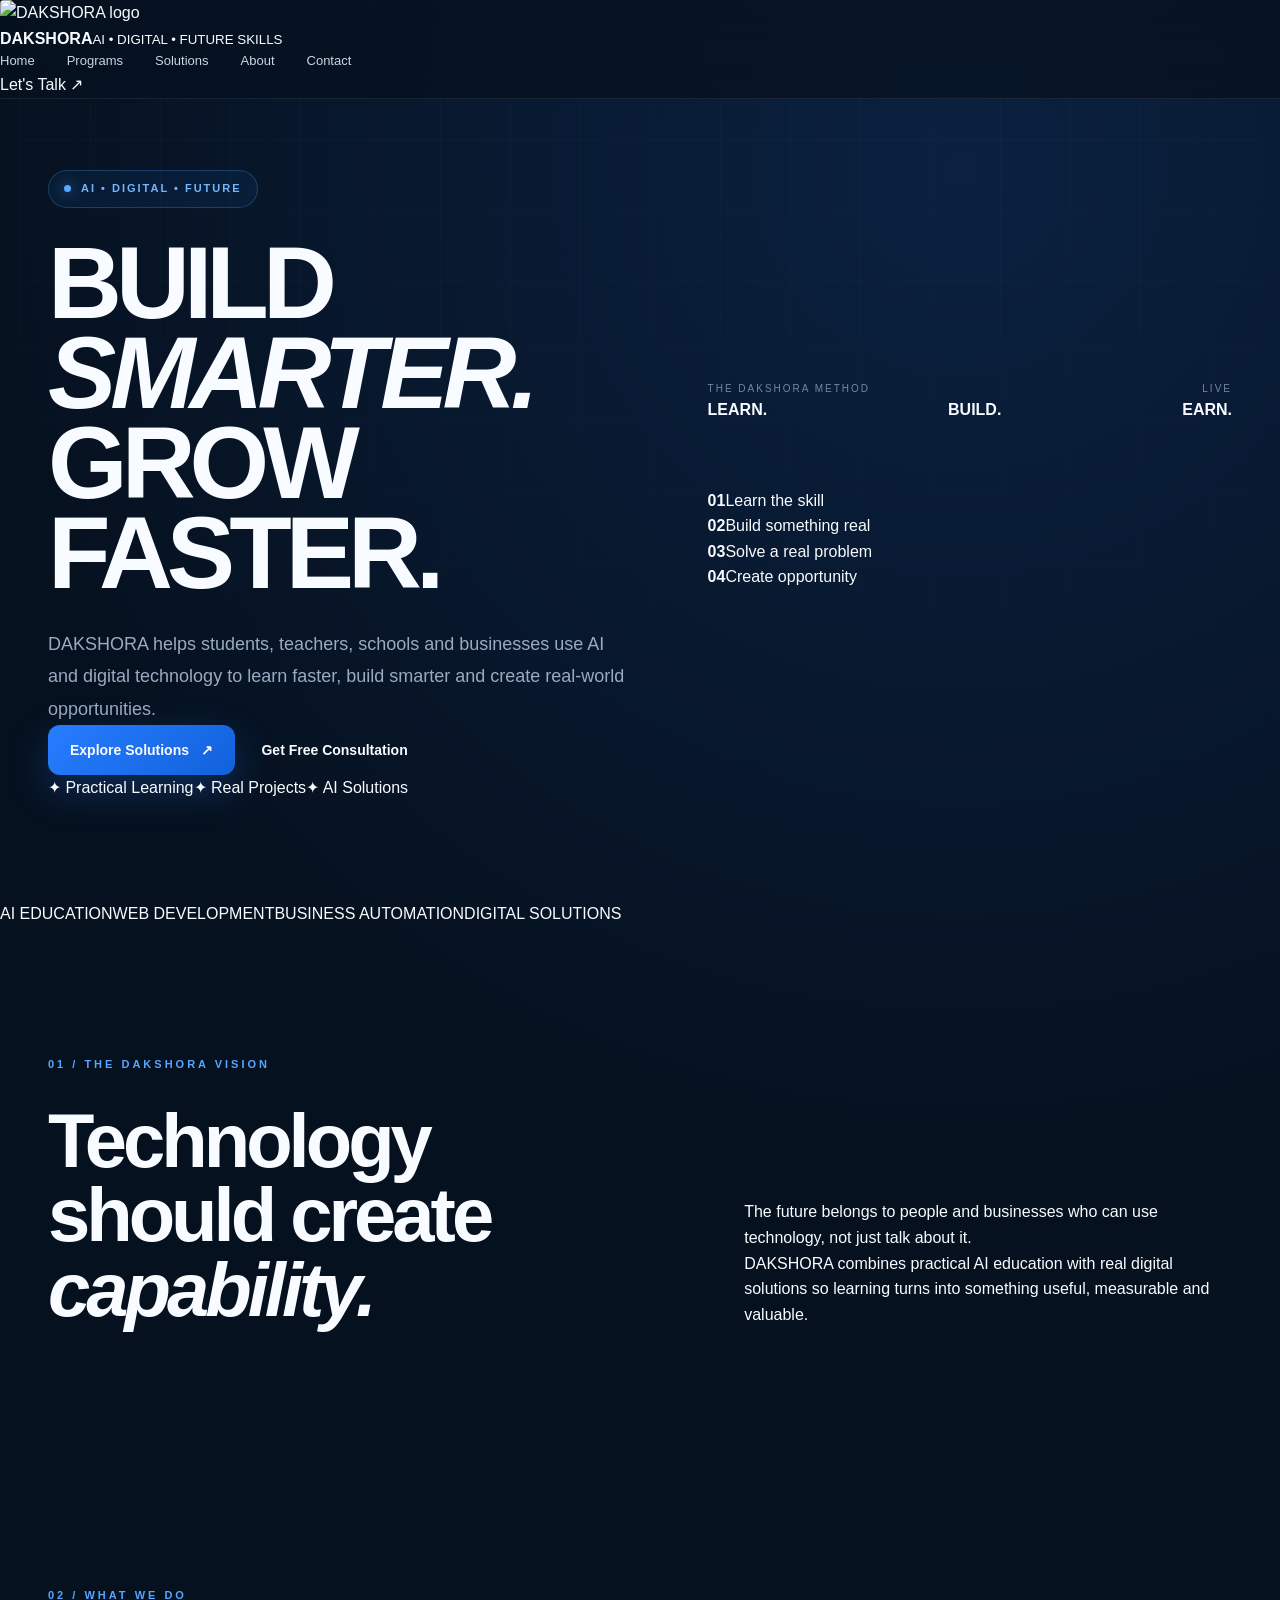
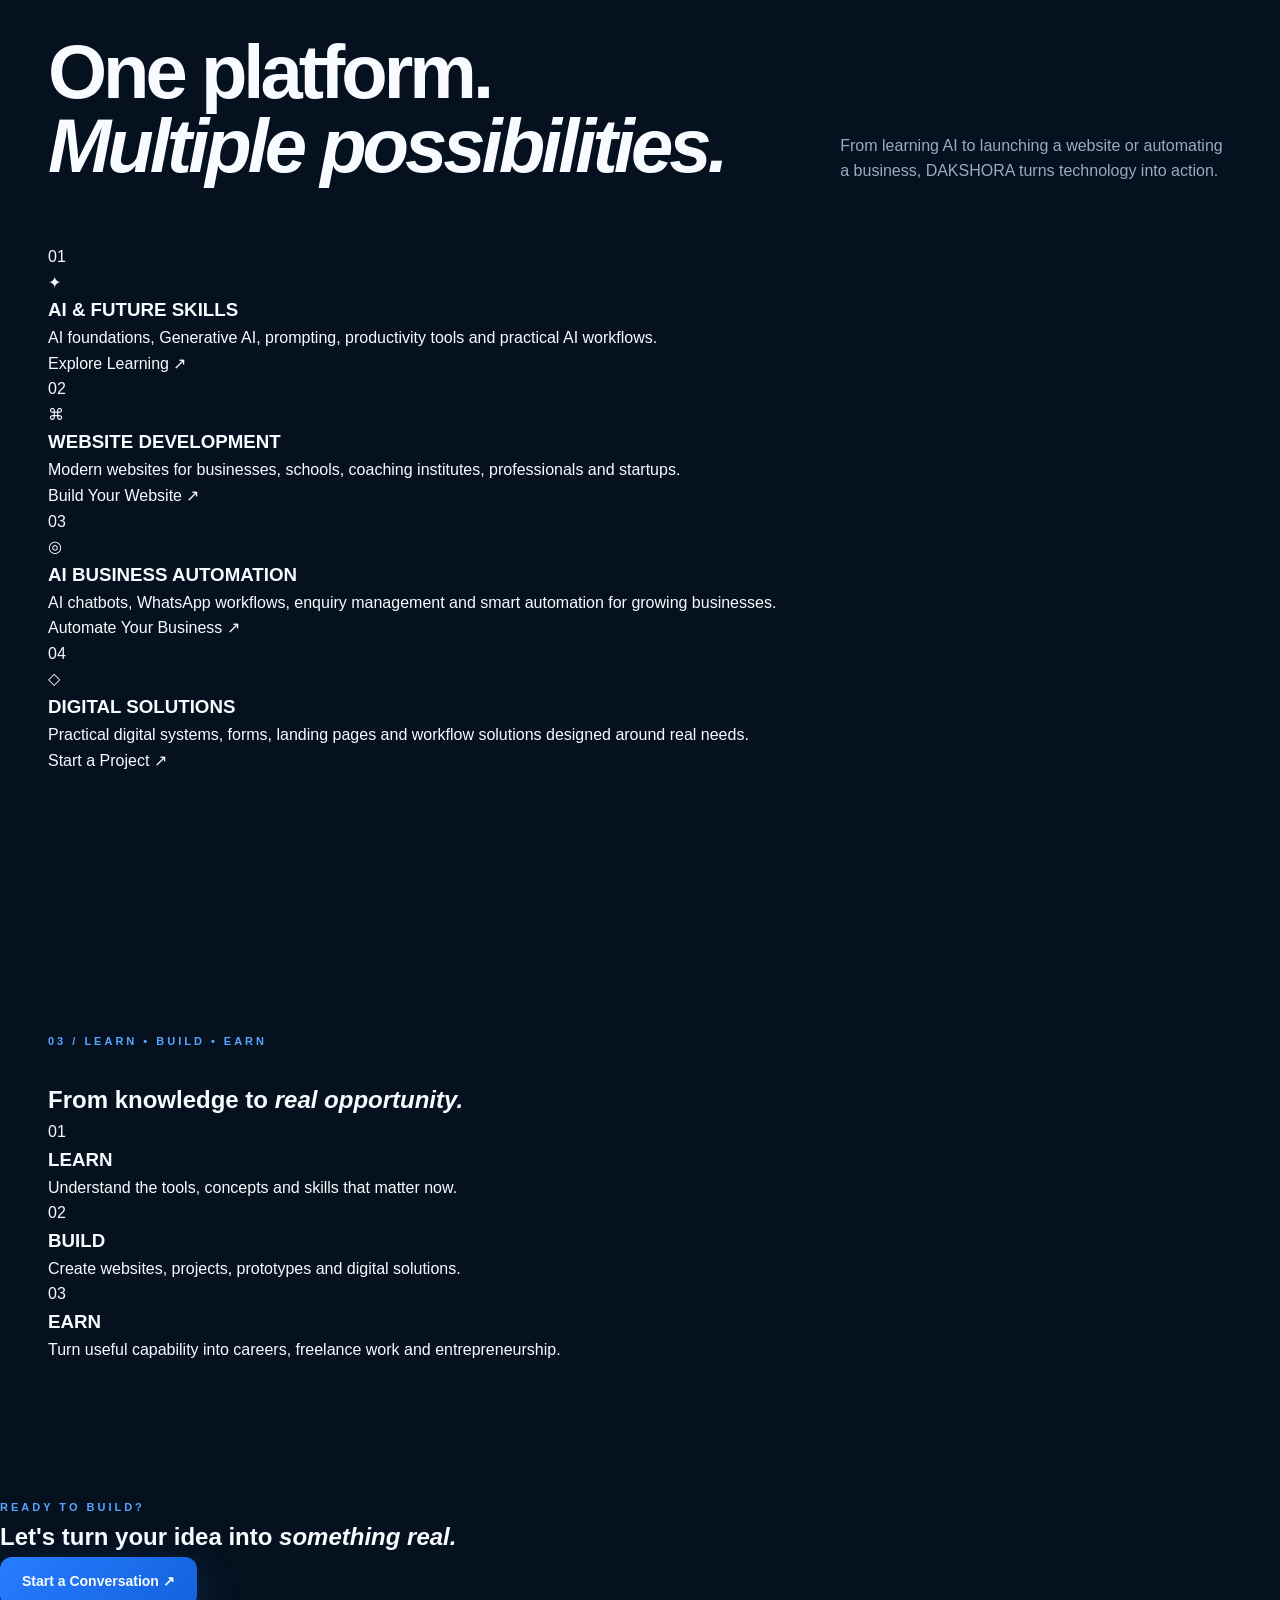
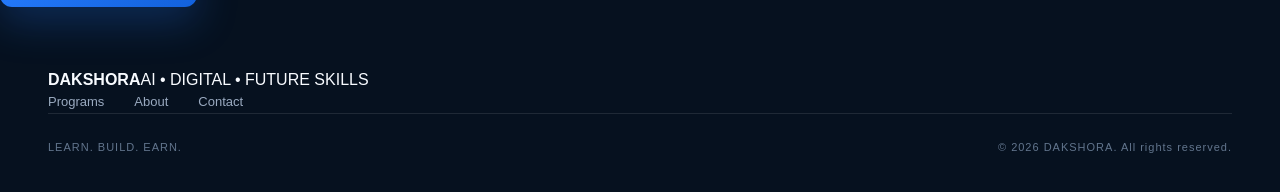
==== commit f4eccab4: "Add files via upload" ====
--- a/index.html
+++ b/index.html
@@ -1,476 +1,126 @@
 <!doctype html>
 <html lang="en">
 <head>
-  <meta charset="utf-8">
-  <meta name="viewport" content="width=device-width, initial-scale=1">
-
-  <meta name="description" content="DAKSHORA - AI, digital solutions, website development, business automation and future skills.">
-
-  <title>DAKSHORA | AI • Digital Solutions • Future Skills</title>
-
-  <link rel="stylesheet" href="styles.css">
+<meta charset="utf-8">
+<meta name="viewport" content="width=device-width,initial-scale=1">
+<meta name="description" content="DAKSHORA helps students, teachers, schools and businesses learn, build and grow with AI, digital solutions and automation.">
+<meta name="theme-color" content="#071426">
+<title>DAKSHORA | AI • Digital Solutions • Future Skills</title>
+<link rel="stylesheet" href="styles.css">
 </head>
-
 <body>
-
 <header class="site-header">
-  <div class="nav-wrap">
-
-    <a class="brand" href="index.html">
-      <img src="logo.jpg" alt="DAKSHORA Logo">
-    </a>
-
-    <nav id="mainNav">
-      <a href="index.html">Home</a>
-      <a href="courses.html">Programs</a>
-      <a href="#solutions">Solutions</a>
-      <a href="about.html">About</a>
-      <a href="contact.html">Contact</a>
-    </nav>
-
-    <a class="nav-cta" href="contact.html">Let's Talk <span>↗</span></a>
-
-    <button class="menu-btn" id="menuBtn" aria-label="Open menu">
-      <span></span>
-      <span></span>
-      <span></span>
-    </button>
-
-  </div>
+  <a class="brand" href="index.html" aria-label="DAKSHORA Home">
+    <img src="logo.svg" alt="DAKSHORA logo">
+    <span><b>DAKSHORA</b><small>AI • DIGITAL • FUTURE SKILLS</small></span>
+  </a>
+  <nav class="desktop-nav" aria-label="Main navigation">
+    <a href="index.html" class="active">Home</a>
+    <a href="courses.html">Programs</a>
+    <a href="#solutions">Solutions</a>
+    <a href="about.html">About</a>
+    <a href="contact.html">Contact</a>
+  </nav>
+  <a class="header-cta" href="contact.html">Let's Talk <span>↗</span></a>
+  <button class="menu-btn" aria-label="Open menu" aria-expanded="false">☰</button>
 </header>
 
-
 <main>
-
-<!-- HERO -->
-
 <section class="hero">
-
-  <div class="hero-glow glow-one"></div>
-  <div class="hero-glow glow-two"></div>
-
-  <div class="hero-content reveal">
-
-    <div class="eyebrow">
-      <span></span>
-      AI • DIGITAL • FUTURE
+  <div class="hero-copy">
+    <div class="eyebrow"><span></span> AI • DIGITAL • FUTURE</div>
+    <h1>BUILD<br><em>SMARTER.</em><br>GROW FASTER.</h1>
+    <p class="hero-text">DAKSHORA helps students, teachers, schools and businesses use AI and digital technology to learn faster, build smarter and create real-world opportunities.</p>
+    <div class="hero-actions">
+      <a class="btn btn-primary" href="#solutions">Explore Solutions <span>↗</span></a>
+      <a class="btn btn-ghost" href="contact.html">Get Free Consultation</a>
     </div>
-
-    <h1>
-      BUILD
-      <span>SMARTER.</span>
-      <br>
-      <strong>GROW FASTER.</strong>
-    </h1>
-
-    <p class="hero-text">
-      DAKSHORA helps students, teachers, schools and businesses
-      use AI and digital technology to learn, build and create
-      real-world opportunities.
-    </p>
-
-    <div class="hero-buttons">
-
-      <a class="btn btn-primary" href="#solutions">
-        Explore Solutions
-        <span>↗</span>
-      </a>
-
-      <a class="btn btn-secondary" href="contact.html">
-        Get Free Consultation
-      </a>
-
-    </div>
-
-    <div class="trust-line">
-      <span>✦</span> Practical Learning
-      <span>✦</span> Real Projects
-      <span>✦</span> AI Solutions
-    </div>
-
+    <div class="proof-row"><span>✦ Practical Learning</span><span>✦ Real Projects</span><span>✦ AI Solutions</span></div>
   </div>
 
+  <div class="method-card">
+    <div class="card-top"><span>THE DAKSHORA METHOD</span><span class="live"><i></i> LIVE</span></div>
+    <div class="method-title"><strong>LEARN.</strong><strong>BUILD.</strong><strong>EARN.</strong></div>
+    <div class="method-list">
+      <div><b>01</b><span>Learn the skill</span></div>
+      <div><b>02</b><span>Build something real</span></div>
+      <div><b>03</b><span>Solve a real problem</span></div>
+      <div><b>04</b><span>Create opportunity</span></div>
+    </div>
+    <div class="orb"></div>
+  </div>
+</section>
 
-  <div class="hero-card reveal">
+<section class="trust-strip">
+  <span>AI EDUCATION</span><i></i><span>WEB DEVELOPMENT</span><i></i><span>BUSINESS AUTOMATION</span><i></i><span>DIGITAL SOLUTIONS</span>
+</section>
 
-    <div class="card-top">
-      <span>THE DAKSHORA MODEL</span>
-      <span class="live-dot">● LIVE</span>
+<section class="section intro" id="solutions">
+  <div class="section-label">01 / THE DAKSHORA VISION</div>
+  <div class="intro-grid">
+    <h2>Technology should create <em>capability.</em></h2>
+    <div>
+      <p class="large">The future belongs to people and businesses who can use technology, not just talk about it.</p>
+      <p>DAKSHORA combines practical AI education with real digital solutions so learning turns into something useful, measurable and valuable.</p>
     </div>
+  </div>
+</section>
 
-    <div class="model-title">
-      LEARN.
-      <br>
-      <span>BUILD.</span>
-      <br>
-      EARN.
-    </div>
-
-    <div class="model-line"></div>
-
-    <div class="model-step">
-      <b>01</b>
-      <span>Learn the skill</span>
-    </div>
-
-    <div class="model-step">
-      <b>02</b>
-      <span>Build something real</span>
-    </div>
-
-    <div class="model-step">
-      <b>03</b>
-      <span>Solve a real problem</span>
-    </div>
-
-    <div class="model-step">
-      <b>04</b>
-      <span>Create opportunity</span>
-    </div>
-
-    <div class="card-orbit"></div>
-
+<section class="section services">
+  <div class="section-head">
+    <div><div class="section-label">02 / WHAT WE DO</div><h2>One platform.<br><em>Multiple possibilities.</em></h2></div>
+    <p>From learning AI to launching a website or automating a business, DAKSHORA turns technology into action.</p>
   </div>
 
+  <div class="service-grid">
+    <article class="service-card featured">
+      <span class="num">01</span><div class="service-icon">✦</div>
+      <h3>AI & FUTURE SKILLS</h3>
+      <p>AI foundations, Generative AI, prompting, productivity tools and practical AI workflows.</p>
+      <a href="courses.html#ai">Explore Learning <span>↗</span></a>
+    </article>
+    <article class="service-card">
+      <span class="num">02</span><div class="service-icon">⌘</div>
+      <h3>WEBSITE DEVELOPMENT</h3>
+      <p>Modern websites for businesses, schools, coaching institutes, professionals and startups.</p>
+      <a href="contact.html">Build Your Website <span>↗</span></a>
+    </article>
+    <article class="service-card">
+      <span class="num">03</span><div class="service-icon">◎</div>
+      <h3>AI BUSINESS AUTOMATION</h3>
+      <p>AI chatbots, WhatsApp workflows, enquiry management and smart automation for growing businesses.</p>
+      <a href="contact.html">Automate Your Business <span>↗</span></a>
+    </article>
+    <article class="service-card">
+      <span class="num">04</span><div class="service-icon">◇</div>
+      <h3>DIGITAL SOLUTIONS</h3>
+      <p>Practical digital systems, forms, landing pages and workflow solutions designed around real needs.</p>
+      <a href="contact.html">Start a Project <span>↗</span></a>
+    </article>
+  </div>
 </section>
 
-
-<!-- INTRO -->
-
-<section class="intro section">
-
-  <div class="section-label">
-    01 / THE DAKSHORA VISION
+<section class="section pathway">
+  <div class="section-label">03 / LEARN • BUILD • EARN</div>
+  <h2>From knowledge to <em>real opportunity.</em></h2>
+  <div class="steps">
+    <article><span>01</span><h3>LEARN</h3><p>Understand the tools, concepts and skills that matter now.</p></article>
+    <article><span>02</span><h3>BUILD</h3><p>Create websites, projects, prototypes and digital solutions.</p></article>
+    <article><span>03</span><h3>EARN</h3><p>Turn useful capability into careers, freelance work and entrepreneurship.</p></article>
   </div>
-
-  <div class="intro-grid">
-
-    <h2>
-      Technology should
-      <span>create capability.</span>
-    </h2>
-
-    <div class="intro-copy">
-      <p>
-        The future belongs to people and businesses who can
-        use technology, not just talk about it.
-      </p>
-
-      <p>
-        DAKSHORA combines practical AI education with
-        real digital solutions to turn technology into
-        something useful.
-      </p>
-
-      <a class="text-link" href="about.html">
-        Discover our approach <span>→</span>
-      </a>
-    </div>
-
-  </div>
-
 </section>
 
-
-<!-- SOLUTIONS -->
-
-<section class="solutions section" id="solutions">
-
-  <div class="section-head">
-
-    <div>
-      <div class="section-label">
-        02 / WHAT WE DO
-      </div>
-
-      <h2>
-        One platform.
-        <br>
-        <span>Multiple possibilities.</span>
-      </h2>
-    </div>
-
-    <p>
-      From learning AI to launching a website or
-      automating a business, DAKSHORA turns technology
-      into practical outcomes.
-    </p>
-
-  </div>
-
-
-  <div class="solution-grid">
-
-    <article class="solution-card featured reveal">
-
-      <div class="card-number">01</div>
-
-      <div class="icon">✦</div>
-
-      <h3>AI & Future Skills</h3>
-
-      <p>
-        Learn Artificial Intelligence, Generative AI,
-        prompting, productivity tools and practical
-        AI workflows.
-      </p>
-
-      <a href="courses.html">
-        Explore Learning <span>↗</span>
-      </a>
-
-    </article>
-
-
-    <article class="solution-card reveal">
-
-      <div class="card-number">02</div>
-
-      <div class="icon">⌘</div>
-
-      <h3>Website Development</h3>
-
-      <p>
-        Modern websites for businesses, schools,
-        coaching institutes, professionals and startups.
-      </p>
-
-      <a href="contact.html">
-        Build Your Website <span>↗</span>
-      </a>
-
-    </article>
-
-
-    <article class="solution-card reveal">
-
-      <div class="card-number">03</div>
-
-      <div class="icon">◎</div>
-
-      <h3>AI Business Automation</h3>
-
-      <p>
-        AI chatbots, WhatsApp workflows, enquiry
-        management and smart automation for growing
-        businesses.
-      </p>
-
-      <a href="contact.html">
-        Automate Your Business <span>↗</span>
-      </a>
-
-    </article>
-
-
-    <article class="solution-card reveal">
-
-      <div class="card-number">04</div>
-
-      <div class="icon">◆</div>
-
-      <h3>Digital Solutions</h3>
-
-      <p>
-        Custom digital tools and technology solutions
-        designed around your real business or institutional
-        needs.
-      </p>
-
-      <a href="contact.html">
-        Start a Project <span>↗</span>
-      </a>
-
-    </article>
-
-  </div>
-
+<section class="cta-band">
+  <div><span class="section-label">READY TO BUILD?</span><h2>Let's turn your idea into <em>something real.</em></h2></div>
+  <a class="btn btn-primary" href="contact.html">Start a Conversation ↗</a>
 </section>
-
-
-<!-- METHOD -->
-
-<section class="method section">
-
-  <div class="section-label">
-    03 / THE DAKSHORA METHOD
-  </div>
-
-  <div class="method-title">
-    <h2>
-      Learn.
-      <span>Build.</span>
-      <strong>Earn.</strong>
-    </h2>
-
-    <p>
-      Knowledge becomes powerful when you use it.
-    </p>
-  </div>
-
-
-  <div class="method-grid">
-
-    <article>
-      <div class="method-no">01</div>
-      <h3>LEARN</h3>
-      <p>
-        Understand concepts with guided practice,
-        current tools and practical examples.
-      </p>
-    </article>
-
-    <article>
-      <div class="method-no">02</div>
-      <h3>BUILD</h3>
-      <p>
-        Create projects, websites, prototypes and
-        digital solutions that demonstrate real capability.
-      </p>
-    </article>
-
-    <article>
-      <div class="method-no">03</div>
-      <h3>EARN</h3>
-      <p>
-        Turn useful skills and technology solutions
-        into career, freelance and entrepreneurial opportunities.
-      </p>
-    </article>
-
-  </div>
-
-</section>
-
-
-<!-- AUDIENCE -->
-
-<section class="audience section">
-
-  <div class="section-label">
-    04 / BUILT FOR
-  </div>
-
-  <h2>
-    Technology for
-    <span>people who want to move forward.</span>
-  </h2>
-
-  <div class="audience-grid">
-
-    <div class="audience-card">
-      <small>FOR 01</small>
-      <h3>Students</h3>
-      <p>
-        Future-ready skills, AI learning and
-        real projects beyond textbooks.
-      </p>
-    </div>
-
-    <div class="audience-card">
-      <small>FOR 02</small>
-      <h3>Teachers</h3>
-      <p>
-        Practical AI tools and digital skills
-        for modern teaching.
-      </p>
-    </div>
-
-    <div class="audience-card">
-      <small>FOR 03</small>
-      <h3>Schools</h3>
-      <p>
-        AI workshops, technology programs and
-        future-skills solutions.
-      </p>
-    </div>
-
-    <div class="audience-card">
-      <small>FOR 04</small>
-      <h3>Businesses</h3>
-      <p>
-        Websites, AI automation and digital
-        solutions that help businesses grow.
-      </p>
-    </div>
-
-  </div>
-
-</section>
-
-
-<!-- CTA -->
-
-<section class="final-cta">
-
-  <div class="cta-glow"></div>
-
-  <div class="cta-content">
-
-    <div class="section-label">
-      READY TO BUILD?
-    </div>
-
-    <h2>
-      Your next idea
-      <span>can start here.</span>
-    </h2>
-
-    <p>
-      Whether you want to learn AI, build a website
-      or automate your business, let's create something useful.
-    </p>
-
-    <a class="btn btn-primary" href="contact.html">
-      Start a Conversation <span>↗</span>
-    </a>
-
-  </div>
-
-</section>
-
 </main>
 
-
-<!-- FOOTER -->
-
 <footer>
-
-  <div class="footer-main">
-
-    <div class="footer-brand">
-
-      <img src="logo.jpg" alt="DAKSHORA">
-
-      <p>
-        AI • Coding • Digital Solutions • Future Skills
-      </p>
-
-    </div>
-
-    <div class="footer-links">
-
-      <a href="index.html">Home</a>
-      <a href="courses.html">Programs</a>
-      <a href="about.html">About</a>
-      <a href="contact.html">Contact</a>
-
-    </div>
-
-  </div>
-
-  <div class="footer-bottom">
-
-    <span>© 2026 DAKSHORA. All rights reserved.</span>
-
-    <span>LEARN. BUILD. EARN.</span>
-
-  </div>
-
+  <div class="footer-brand"><b>DAKSHORA</b><span>AI • DIGITAL • FUTURE SKILLS</span></div>
+  <div class="footer-links"><a href="courses.html">Programs</a><a href="about.html">About</a><a href="contact.html">Contact</a></div>
+  <div class="footer-bottom"><span>LEARN. BUILD. EARN.</span><span>© 2026 DAKSHORA. All rights reserved.</span></div>
 </footer>
-
-
 <script src="script.js"></script>
-
 </body>
-</html>
+</html>
--- a/styles.css
+++ b/styles.css
@@ -1,16 +1,15 @@
 :root{
-  --navy:#061326;
-  --navy2:#091b35;
-  --blue:#1769ff;
-  --blue2:#38a8ff;
-  --orange:#ff8a00;
-  --purple:#8d35d6;
-  --white:#ffffff;
-  --text:#eef4ff;
-  --muted:#9baac0;
+  --navy:#06111f;
+  --navy2:#081a31;
+  --blue:#247cff;
+  --blue2:#54a7ff;
+  --orange:#ff8a16;
+  --purple:#a855f7;
+  --white:#f8fbff;
+  --muted:#9aaac0;
   --line:rgba(255,255,255,.10);
   --glass:rgba(255,255,255,.055);
-  --shadow:0 25px 80px rgba(0,0,0,.35);
+  --max:1240px;
 }
 
 *{
@@ -25,203 +24,168 @@
 
 body{
   background:
-    radial-gradient(circle at 80% 5%,rgba(23,105,255,.18),transparent 28%),
-    radial-gradient(circle at 10% 35%,rgba(141,53,214,.10),transparent 25%),
+    radial-gradient(circle at 75% 5%,rgba(36,124,255,.15),transparent 30%),
     var(--navy);
-  color:var(--text);
+  color:var(--white);
   font-family:Inter,Arial,Helvetica,sans-serif;
   line-height:1.6;
   overflow-x:hidden;
 }
 
-body:before{
-  content:"";
-  position:fixed;
-  inset:0;
-  pointer-events:none;
-  background-image:
-    linear-gradient(rgba(255,255,255,.018) 1px,transparent 1px),
-    linear-gradient(90deg,rgba(255,255,255,.018) 1px,transparent 1px);
-  background-size:70px 70px;
-  mask-image:linear-gradient(to bottom,black,transparent 80%);
-  z-index:-1;
-}
-
 a{
   color:inherit;
   text-decoration:none;
 }
 
-img{
-  max-width:100%;
-  display:block;
-}
-
-
-/* =========================
-   NAVIGATION
-========================= */
-
-.navbar{
-  height:82px;
-  padding:0 6vw;
+button{
+  font:inherit;
+}
+
+.site-header{
+  position:fixed;
+  top:0;
+  left:0;
+  width:100%;
+  z-index:100;
+  border-bottom:1px solid rgba(255,255,255,.08);
+  background:rgba(6,17,31,.72);
+  backdrop-filter:blur(18px);
+}
+
+.nav-wrap{
+  max-width:var(--max);
+  height:78px;
+  margin:auto;
+  padding:0 28px;
   display:flex;
   align-items:center;
   justify-content:space-between;
-  gap:30px;
-  position:sticky;
-  top:0;
-  z-index:100;
-  background:rgba(5,16,32,.82);
-  border-bottom:1px solid var(--line);
-  backdrop-filter:blur(18px);
-  -webkit-backdrop-filter:blur(18px);
-}
-
-.brand{
-  width:175px;
-  display:flex;
-  align-items:center;
 }
 
 .brand img{
-  width:175px;
-  height:58px;
-  object-fit:contain;
-  object-position:center;
-  border-radius:6px;
-}
-
-.navbar nav{
+  width:145px;
+  height:auto;
+  display:block;
+  border-radius:4px;
+}
+
+nav{
   display:flex;
   align-items:center;
   gap:32px;
-  margin-left:auto;
-}
-
-.navbar nav a{
-  color:#cbd6e7;
-  font-size:14px;
-  font-weight:600;
-  transition:.25s ease;
-  position:relative;
-}
-
-.navbar nav a:hover{
-  color:#fff;
-}
-
-.navbar nav a:after{
-  content:"";
-  position:absolute;
-  left:0;
-  bottom:-8px;
-  width:0;
-  height:2px;
-  background:linear-gradient(90deg,var(--blue2),var(--orange));
-  transition:.25s ease;
-}
-
-.navbar nav a:hover:after{
-  width:100%;
+}
+
+nav a{
+  font-size:13px;
+  color:#cbd5e1;
+  transition:.25s;
+}
+
+nav a:hover{
+  color:white;
 }
 
 .nav-cta{
+  border:1px solid rgba(255,255,255,.18);
   padding:11px 18px;
-  border:1px solid rgba(255,255,255,.18);
-  border-radius:999px;
+  border-radius:30px;
   font-size:13px;
-  font-weight:700;
-  background:rgba(255,255,255,.05);
-  transition:.25s ease;
+  background:rgba(255,255,255,.04);
+  transition:.3s;
 }
 
 .nav-cta:hover{
-  background:linear-gradient(135deg,var(--blue),var(--purple));
-  border-color:transparent;
+  background:white;
+  color:#071321;
   transform:translateY(-2px);
 }
 
-.menu{
+.menu-btn{
   display:none;
+  width:46px;
+  height:46px;
+  border-radius:14px;
   border:1px solid var(--line);
   background:rgba(255,255,255,.06);
-  color:#fff;
-  width:44px;
-  height:44px;
-  border-radius:12px;
-  font-size:22px;
-}
-
-
-/* =========================
-   HERO
-========================= */
+  cursor:pointer;
+}
+
+.menu-btn span{
+  display:block;
+  width:21px;
+  height:2px;
+  background:white;
+  margin:5px auto;
+}
 
 .hero{
-  min-height:calc(100vh - 82px);
-  padding:90px 7vw 100px;
+  position:relative;
+  min-height:100vh;
+  max-width:var(--max);
+  margin:auto;
+  padding:170px 28px 100px;
   display:grid;
-  grid-template-columns:1.08fr .92fr;
+  grid-template-columns:1.05fr .95fr;
   align-items:center;
-  gap:70px;
-  position:relative;
-  overflow:hidden;
+  gap:80px;
 }
 
 .hero:before{
   content:"";
   position:absolute;
-  width:620px;
-  height:620px;
-  border-radius:50%;
-  background:radial-gradient(circle,rgba(23,105,255,.20),transparent 68%);
-  right:-180px;
-  top:-150px;
+  inset:0;
+  background-image:
+    linear-gradient(rgba(255,255,255,.025) 1px,transparent 1px),
+    linear-gradient(90deg,rgba(255,255,255,.025) 1px,transparent 1px);
+  background-size:70px 70px;
+  mask-image:linear-gradient(to bottom,black,transparent 90%);
   pointer-events:none;
 }
 
 .hero-content{
-  max-width:760px;
   position:relative;
   z-index:2;
 }
 
 .eyebrow{
   display:inline-flex;
-  padding:9px 14px;
-  border:1px solid rgba(56,168,255,.25);
-  background:rgba(56,168,255,.06);
-  color:#6fc1ff;
-  border-radius:999px;
+  align-items:center;
+  gap:10px;
+  border:1px solid rgba(84,167,255,.25);
+  background:rgba(36,124,255,.08);
+  color:#72b6ff;
+  padding:9px 15px;
+  border-radius:30px;
   font-size:11px;
+  letter-spacing:2px;
+  font-weight:700;
+}
+
+.eyebrow span{
+  width:7px;
+  height:7px;
+  border-radius:50%;
+  background:#55a7ff;
+  box-shadow:0 0 15px #55a7ff;
+}
+
+.hero h1{
+  font-size:clamp(58px,8vw,108px);
+  line-height:.88;
+  letter-spacing:-6px;
+  margin:30px 0;
   font-weight:800;
-  letter-spacing:2px;
-  margin-bottom:25px;
-}
-
-.hero h1{
-  font-size:clamp(64px,8vw,112px);
-  line-height:.90;
-  letter-spacing:-6px;
-  font-weight:900;
-  margin-bottom:30px;
 }
 
 .hero h1 span{
   display:block;
-  background:linear-gradient(90deg,#3ea9ff,#1769ff);
+  background:linear-gradient(90deg,#3e9aff,#7cbcff);
   -webkit-background-clip:text;
-  background-clip:text;
   color:transparent;
 }
 
 .hero h1 strong{
-  display:block;
-  background:linear-gradient(90deg,#ff9a00,#ff5a1f,#9a39d8);
-  -webkit-background-clip:text;
-  background-clip:text;
-  color:transparent;
+  font-weight:800;
 }
 
 .hero-text{
@@ -229,490 +193,411 @@
   color:var(--muted);
   font-size:18px;
   line-height:1.8;
-  margin-bottom:35px;
 }
 
 .hero-buttons{
   display:flex;
+  gap:14px;
+  margin-top:34px;
   flex-wrap:wrap;
-  gap:14px;
-  align-items:center;
-}
-
-.primary-btn,
-.secondary-btn{
+}
+
+.btn{
   display:inline-flex;
   align-items:center;
   justify-content:center;
   gap:12px;
-  min-height:52px;
-  padding:0 23px;
-  border-radius:14px;
+  min-height:50px;
+  padding:0 22px;
+  border-radius:12px;
   font-size:14px;
-  font-weight:800;
-  transition:.3s ease;
-}
-
-.primary-btn{
-  background:linear-gradient(135deg,#1670ff,#5344e9);
-  box-shadow:0 15px 40px rgba(23,105,255,.25);
-}
-
-.primary-btn:hover{
-  transform:translateY(-4px);
-  box-shadow:0 20px 50px rgba(23,105,255,.38);
-}
-
-.primary-btn span{
-  font-size:19px;
-}
-
-.secondary-btn{
+  font-weight:700;
+  transition:.3s;
+}
+
+.btn-primary{
+  background:linear-gradient(135deg,#277dff,#1261dc);
+  box-shadow:0 15px 40px rgba(36,124,255,.25);
+}
+
+.btn-primary:hover{
+  transform:translateY(-3px);
+  box-shadow:0 20px 50px rgba(36,124,255,.4);
+}
+
+.btn-secondary{
   border:1px solid var(--line);
-  background:rgba(255,255,255,.045);
-  color:#e9f0fa;
-}
-
-.secondary-btn:hover{
-  transform:translateY(-4px);
-  border-color:rgba(56,168,255,.45);
-  background:rgba(56,168,255,.08);
+  background:rgba(255,255,255,.04);
+}
+
+.btn-secondary:hover{
+  background:white;
+  color:#071321;
 }
 
 .trust-line{
-  display:flex;
-  flex-wrap:wrap;
-  gap:22px;
   margin-top:28px;
-  color:#75869d;
-  font-size:12px;
-  font-weight:700;
-}
-
-
-/* =========================
-   HERO VISUAL
-========================= */
-
-.hero-visual{
-  min-height:500px;
+  color:#71839b;
+  font-size:11px;
+  letter-spacing:.7px;
+}
+
+.trust-line span{
+  color:#4c9cff;
+  margin:0 7px;
+}
+
+.hero-card{
   position:relative;
-  display:flex;
-  align-items:center;
-  justify-content:center;
-}
-
-.glow{
-  position:absolute;
-  border-radius:50%;
-  filter:blur(30px);
-}
-
-.glow-one{
-  width:280px;
-  height:280px;
-  background:rgba(23,105,255,.23);
-  top:20px;
-  right:40px;
-}
-
-.glow-two{
-  width:220px;
-  height:220px;
-  background:rgba(141,53,214,.17);
-  bottom:30px;
-  left:20px;
-}
-
-.hero-card{
-  width:min(100%,500px);
-  min-height:430px;
-  padding:30px;
-  border:1px solid rgba(255,255,255,.13);
-  border-radius:30px;
+  min-height:480px;
+  padding:38px;
+  border:1px solid rgba(255,255,255,.12);
+  border-radius:28px;
   background:
-    linear-gradient(145deg,rgba(255,255,255,.09),rgba(255,255,255,.025));
-  box-shadow:var(--shadow);
-  backdrop-filter:blur(20px);
-  position:relative;
+    linear-gradient(145deg,rgba(255,255,255,.09),rgba(255,255,255,.025)),
+    rgba(4,15,29,.7);
+  box-shadow:
+    0 40px 100px rgba(0,0,0,.35),
+    inset 0 1px rgba(255,255,255,.08);
   overflow:hidden;
-  transform:rotate(1deg);
-}
-
-.hero-card:before{
-  content:"";
-  position:absolute;
-  width:180px;
-  height:180px;
-  background:rgba(255,138,0,.12);
-  border-radius:50%;
-  filter:blur(40px);
-  right:-50px;
-  top:-50px;
 }
 
 .card-top{
   display:flex;
   justify-content:space-between;
+  color:#7187a2;
+  font-size:10px;
+  letter-spacing:2px;
+}
+
+.live-dot{
+  color:#66b4ff;
+}
+
+.model-title{
+  font-size:62px;
+  line-height:.9;
+  font-weight:800;
+  letter-spacing:-4px;
+  margin:65px 0 35px;
+}
+
+.model-title span{
+  color:#4a9dff;
+}
+
+.model-line{
+  height:1px;
+  background:var(--line);
+  margin-bottom:28px;
+}
+
+.model-step{
+  display:flex;
   gap:20px;
-  color:#8da0b8;
-  font-size:10px;
+  align-items:center;
+  padding:12px 0;
+  color:#b9c6d7;
+}
+
+.model-step b{
+  font-size:11px;
+  color:#559fff;
+}
+
+.card-orbit{
+  position:absolute;
+  width:280px;
+  height:280px;
+  right:-130px;
+  bottom:-140px;
+  border-radius:50%;
+  border:1px solid rgba(65,151,255,.3);
+  box-shadow:
+    0 0 0 35px rgba(65,151,255,.025),
+    0 0 0 70px rgba(65,151,255,.015);
+}
+
+.hero-glow{
+  position:absolute;
+  width:400px;
+  height:400px;
+  border-radius:50%;
+  filter:blur(100px);
+  pointer-events:none;
+}
+
+.glow-one{
+  background:rgba(25,104,255,.13);
+  top:5%;
+  right:20%;
+}
+
+.glow-two{
+  background:rgba(168,85,247,.08);
+  bottom:10%;
+  left:5%;
+}
+
+.section{
+  max-width:var(--max);
+  margin:auto;
+  padding:130px 28px;
+}
+
+.section-label{
+  color:#57a5ff;
+  font-size:11px;
   font-weight:800;
-  letter-spacing:2px;
-  padding-bottom:25px;
-  border-bottom:1px solid var(--line);
-}
-
-.status{
-  color:#5ee6a8;
-}
-
-.method{
-  padding-top:35px;
-}
-
-.method-item{
-  padding:20px 0;
-}
-
-.method-item small{
-  color:#62758e;
-  font-weight:800;
-}
-
-.method-item b{
-  display:block;
-  font-size:39px;
-  line-height:1;
-  margin:7px 0;
-  letter-spacing:-2px;
-}
-
-.method-item:nth-child(1) b{
-  color:#4aabff;
-}
-
-.method-item:nth-child(3) b{
-  color:#ff9b20;
-}
-
-.method-item:nth-child(5) b{
-  color:#b05be6;
-}
-
-.method-item p{
-  color:#8d9caf;
-  font-size:13px;
-}
-
-.method-line{
-  height:1px;
-  background:linear-gradient(90deg,transparent,var(--line),transparent);
-}
-
-
-/* =========================
-   COMMON SECTIONS
-========================= */
-
-.intro,
-.solutions,
-.method-section,
-.audience,
-.business-cta{
-  padding:120px 7vw;
-}
-
-.section-label{
-  color:#65baff;
-  font-size:11px;
-  font-weight:900;
   letter-spacing:3px;
-  margin-bottom:25px;
+  margin-bottom:30px;
 }
 
 .intro-grid{
   display:grid;
-  grid-template-columns:1fr 1fr;
-  gap:80px;
-  align-items:start;
+  grid-template-columns:1.1fr .9fr;
+  gap:100px;
+  align-items:end;
 }
 
 .intro h2,
-.section-heading h2,
-.method-section h2,
-.audience h2,
-.business-cta h2{
-  font-size:clamp(38px,5vw,70px);
-  line-height:1.02;
-  letter-spacing:-3px;
-  max-width:800px;
+.section-head h2,
+.audience h2{
+  font-size:clamp(44px,6vw,76px);
+  line-height:.98;
+  letter-spacing:-4px;
 }
 
 .intro h2 span,
-.section-heading h2 span,
-.method-section h2 span,
-.audience h2 span,
-.business-cta h2 span{
+.section-head h2 span,
+.audience h2 span{
   display:block;
-  color:#5eafff;
-}
-
-.intro-grid>div:last-child{
-  padding-top:8px;
-}
-
-.intro-grid p{
+  color:#438fff;
+}
+
+.intro-copy{
   color:var(--muted);
   font-size:17px;
-  line-height:1.9;
-  margin-bottom:20px;
-}
-
-
-/* =========================
-   SOLUTIONS
-========================= */
-
-.solutions{
-  background:
-    linear-gradient(180deg,transparent,rgba(255,255,255,.025),transparent);
-}
-
-.section-heading{
+}
+
+.intro-copy p{
+  margin-bottom:22px;
+}
+
+.text-link{
+  display:inline-flex;
+  gap:12px;
+  color:white;
+  font-weight:700;
+  margin-top:10px;
+}
+
+.text-link span{
+  color:#55a5ff;
+}
+
+.section-head{
   display:grid;
-  grid-template-columns:1.1fr .9fr;
+  grid-template-columns:1fr .55fr;
   gap:80px;
   align-items:end;
   margin-bottom:60px;
 }
 
-.section-heading>p{
+.section-head>p{
   color:var(--muted);
   font-size:16px;
-  line-height:1.8;
-  max-width:470px;
-}
-
-.service-grid{
+}
+
+.solution-grid{
   display:grid;
   grid-template-columns:repeat(2,1fr);
   gap:18px;
 }
 
-.service-card{
-  min-height:330px;
+.solution-card{
+  min-height:370px;
   padding:35px;
+  position:relative;
   border:1px solid var(--line);
-  border-radius:25px;
-  background:rgba(255,255,255,.035);
-  position:relative;
+  border-radius:24px;
+  background:linear-gradient(145deg,rgba(255,255,255,.065),rgba(255,255,255,.025));
   overflow:hidden;
-  transition:.35s ease;
-}
-
-.service-card:hover{
-  transform:translateY(-8px);
-  border-color:rgba(56,168,255,.35);
-  background:rgba(255,255,255,.06);
-  box-shadow:0 25px 70px rgba(0,0,0,.25);
-}
-
-.service-card:after{
+  transition:.4s;
+}
+
+.solution-card:before{
   content:"";
   position:absolute;
-  width:160px;
-  height:160px;
+  width:220px;
+  height:220px;
   border-radius:50%;
-  background:rgba(23,105,255,.10);
-  filter:blur(35px);
-  right:-70px;
-  bottom:-70px;
-}
-
-.service-card.featured{
+  right:-100px;
+  top:-100px;
+  background:rgba(37,126,255,.08);
+  filter:blur(10px);
+}
+
+.solution-card:hover{
+  transform:translateY(-8px);
+  border-color:rgba(70,151,255,.35);
+  box-shadow:0 30px 80px rgba(0,0,0,.25);
+}
+
+.solution-card.featured{
   background:
-    linear-gradient(145deg,rgba(23,105,255,.18),rgba(141,53,214,.07));
-}
-
-.service-number{
-  color:#52657e;
-  font-size:12px;
-  font-weight:900;
+    radial-gradient(circle at 80% 10%,rgba(44,139,255,.16),transparent 35%),
+    linear-gradient(145deg,#0d2847,#081a30);
+}
+
+.card-number{
+  color:#55718e;
+  font-size:11px;
   letter-spacing:2px;
 }
 
-.service-icon{
-  width:48px;
-  height:48px;
+.icon{
+  font-size:30px;
+  margin:55px 0 25px;
+  color:#55a6ff;
+}
+
+.solution-card h3{
+  font-size:28px;
+  letter-spacing:-1px;
+  margin-bottom:14px;
+}
+
+.solution-card p{
+  color:var(--muted);
+  max-width:470px;
+}
+
+.solution-card a{
+  position:absolute;
+  bottom:35px;
+  color:white;
+  font-size:13px;
+  font-weight:700;
+}
+
+.solution-card a span{
+  color:#56a8ff;
+  margin-left:8px;
+}
+
+.method{
+  border-top:1px solid var(--line);
+}
+
+.method-title{
   display:flex;
-  align-items:center;
-  justify-content:center;
-  margin:35px 0 22px;
-  border-radius:14px;
-  background:linear-gradient(135deg,rgba(23,105,255,.20),rgba(141,53,214,.18));
-  border:1px solid rgba(255,255,255,.10);
-  font-size:22px;
-  color:#6cbcff;
-}
-
-.service-card:nth-child(2) .service-icon{
-  color:#ff9a1f;
-}
-
-.service-card:nth-child(3) .service-icon{
-  color:#b15ce4;
-}
-
-.service-card:nth-child(4) .service-icon{
-  color:#4ad7a1;
-}
-
-.service-card h3{
-  font-size:29px;
-  letter-spacing:-1px;
-  margin-bottom:12px;
-}
-
-.service-card p{
+  justify-content:space-between;
+  align-items:end;
+  gap:40px;
+  margin-bottom:65px;
+}
+
+.method-title h2{
+  font-size:clamp(50px,7vw,90px);
+  line-height:.9;
+  letter-spacing:-5px;
+}
+
+.method-title h2 span{
+  color:#479aff;
+}
+
+.method-title h2 strong{
+  color:#ff8a16;
+}
+
+.method-title p{
+  max-width:280px;
   color:var(--muted);
-  font-size:14px;
-  line-height:1.8;
-  max-width:480px;
-}
-
-.service-card a{
-  display:inline-flex;
-  gap:9px;
-  margin-top:25px;
-  font-size:13px;
-  font-weight:800;
-  color:#fff;
-}
-
-.service-card a span{
-  color:#55b5ff;
-}
-
-
-/* =========================
-   METHOD
-========================= */
-
-.method-section{
-  text-align:center;
-}
-
-.method-section h2{
-  margin:0 auto 65px;
-}
-
-.three-columns{
+}
+
+.method-grid{
   display:grid;
   grid-template-columns:repeat(3,1fr);
-  gap:20px;
-  text-align:left;
-}
-
-.step{
-  padding:35px;
+  gap:18px;
+}
+
+.method-grid article{
+  padding:35px 0;
   border-top:1px solid var(--line);
 }
 
-.step-number{
-  color:#5caeff;
+.method-no{
+  color:#4c9cff;
   font-size:12px;
-  font-weight:900;
-  margin-bottom:40px;
-}
-
-.step:nth-child(2) .step-number{
-  color:#ff9a20;
-}
-
-.step:nth-child(3) .step-number{
-  color:#b258df;
-}
-
-.step h3{
-  font-size:38px;
-  letter-spacing:-1px;
-  margin-bottom:12px;
-}
-
-.step p{
+  margin-bottom:55px;
+}
+
+.method-grid h3{
+  font-size:30px;
+  margin-bottom:14px;
+}
+
+.method-grid p{
   color:var(--muted);
-  font-size:14px;
-  line-height:1.8;
-}
-
-
-/* =========================
-   AUDIENCE
-========================= */
+  max-width:320px;
+}
 
 .audience{
-  background:rgba(255,255,255,.025);
+  border-top:1px solid var(--line);
 }
 
 .audience h2{
-  margin-bottom:60px;
+  max-width:900px;
+  margin-bottom:65px;
 }
 
 .audience-grid{
   display:grid;
   grid-template-columns:repeat(4,1fr);
+  gap:14px;
+}
+
+.audience-card{
+  min-height:270px;
+  padding:28px;
+  border:1px solid var(--line);
+  border-radius:20px;
+  background:rgba(255,255,255,.035);
+  transition:.3s;
+}
+
+.audience-card:hover{
+  background:rgba(255,255,255,.07);
+  transform:translateY(-5px);
+}
+
+.audience-card small{
+  color:#4c9cff;
+  letter-spacing:2px;
+}
+
+.audience-card h3{
+  margin:70px 0 12px;
+  font-size:24px;
+}
+
+.audience-card p{
+  color:var(--muted);
+  font-size:14px;
+}
+
+.final-cta{
+  position:relative;
+  overflow:hidden;
+  padding:150px 28px;
+  text-align:center;
   border-top:1px solid var(--line);
   border-bottom:1px solid var(--line);
-}
-
-.audience-grid>div{
-  padding:35px 25px;
-  border-right:1px solid var(--line);
-}
-
-.audience-grid>div:last-child{
-  border-right:0;
-}
-
-.audience-grid small{
-  color:#61748d;
-  font-size:10px;
-  font-weight:900;
-  letter-spacing:2px;
-}
-
-.audience-grid h3{
-  font-size:25px;
-  margin:18px 0 10px;
-}
-
-.audience-grid p{
-  color:var(--muted);
-  font-size:13px;
-  line-height:1.8;
-}
-
-
-/* =========================
-   BUSINESS CTA
-========================= */
-
-.business-cta{
-  position:relative;
-  overflow:hidden;
-}
-
-.business-cta:before{
-  content:"";
-  position:absolute;
-  inset:40px 7vw;
-  border-radius:35px;
   background:
-    radial-gradient(circle at 80% 30%,rgba(255,138,0,.15),transparent 28%),
-    radial-gradient(circle at 20% 70%,rgba(23,105,255,.20),transparent 30%),
-    linear-gradient(135deg,#0b2343,#09152b);
-  border:1px solid var(--line);
+    radial-gradient(circle at 50% 40%,rgba(41,127,255,.18),transparent 35%),
+    #071629;
 }
 
 .cta-content{
@@ -720,167 +605,152 @@
   z-index:2;
   max-width:850px;
   margin:auto;
-  padding:100px 40px;
-  text-align:center;
-}
-
-.cta-content h2{
+}
+
+.final-cta .section-label{
+  margin-bottom:20px;
+}
+
+.final-cta h2{
+  font-size:clamp(55px,8vw,100px);
+  line-height:.9;
+  letter-spacing:-5px;
+  margin-bottom:30px;
+}
+
+.final-cta h2 span{
+  color:#4b9cff;
+  display:block;
+}
+
+.final-cta p{
+  max-width:600px;
+  margin:0 auto 35px;
+  color:var(--muted);
+  font-size:17px;
+}
+
+.cta-glow{
+  position:absolute;
+  width:500px;
+  height:500px;
+  border-radius:50%;
+  left:50%;
+  top:50%;
+  transform:translate(-50%,-50%);
+  background:rgba(42,127,255,.08);
+  filter:blur(80px);
+}
+
+footer{
+  max-width:var(--max);
   margin:auto;
-}
-
-.cta-content p{
-  max-width:650px;
-  margin:28px auto 35px;
-  color:var(--muted);
-  font-size:16px;
-  line-height:1.8;
-}
-
-.cta-content .hero-buttons{
-  justify-content:center;
-}
-
-
-/* =========================
-   FINAL BRAND
-========================= */
-
-.final-brand{
-  padding:100px 20px;
-  text-align:center;
-}
-
-.final-brand img{
-  width:min(420px,80vw);
-  max-height:180px;
-  object-fit:contain;
-  margin:0 auto 25px;
-  border-radius:10px;
-}
-
-.final-brand p{
-  color:#71839b;
+  padding:60px 28px 35px;
+}
+
+.footer-main{
+  display:flex;
+  justify-content:space-between;
+  gap:50px;
+  padding-bottom:50px;
+}
+
+.footer-brand img{
+  width:150px;
+  border-radius:4px;
+}
+
+.footer-brand p{
+  margin-top:15px;
+  color:#71849d;
+  font-size:12px;
+}
+
+.footer-links{
+  display:flex;
+  gap:30px;
+  align-items:center;
+}
+
+.footer-links a{
+  color:#9aaac0;
+  font-size:13px;
+}
+
+.footer-bottom{
+  padding-top:25px;
+  border-top:1px solid var(--line);
+  display:flex;
+  justify-content:space-between;
+  color:#62758d;
   font-size:11px;
-  font-weight:800;
-  letter-spacing:3px;
-}
-
-.final-brand h3{
-  margin-top:15px;
-  font-size:25px;
-  letter-spacing:3px;
-}
-
-.final-brand h3 span{
-  color:#ff8a00;
-}
-
-.final-brand h3 b{
-  color:#9a45d6;
-}
-
-
-/* =========================
-   FOOTER
-========================= */
-
-footer{
-  padding:55px 7vw;
-  border-top:1px solid var(--line);
-  display:grid;
-  grid-template-columns:1.5fr 1fr 1fr;
-  gap:30px;
-  color:#74859b;
-  font-size:12px;
-}
-
-footer strong{
-  color:#fff;
-  font-size:18px;
-  letter-spacing:2px;
-}
-
-footer p{
-  margin-top:8px;
-}
-
-footer a{
-  display:block;
-  margin-bottom:8px;
-  transition:.2s;
-}
-
-footer a:hover{
-  color:#fff;
-}
-
-
-/* =========================
-   MOBILE
-========================= */
+  letter-spacing:1px;
+}
+
+.reveal{
+  opacity:0;
+  transform:translateY(25px);
+  transition:opacity .8s ease,transform .8s ease;
+}
+
+.reveal.show{
+  opacity:1;
+  transform:none;
+}
+
+
+/* MOBILE */
 
 @media(max-width:900px){
 
-  .navbar{
-    height:72px;
-    padding:0 20px;
-  }
-
-  .brand{
-    width:135px;
+  .nav-wrap{
+    height:70px;
+    padding:0 18px;
   }
 
   .brand img{
-    width:135px;
-    height:50px;
-  }
-
-  .navbar nav{
+    width:125px;
+  }
+
+  nav,
+  .nav-cta{
     display:none;
+  }
+
+  .menu-btn{
+    display:block;
+  }
+
+  nav.mobile-open{
     position:absolute;
-    top:72px;
-    left:15px;
-    right:15px;
-    padding:20px;
+    display:flex;
     flex-direction:column;
     align-items:stretch;
     gap:0;
-    background:rgba(5,16,32,.97);
+    top:70px;
+    left:12px;
+    right:12px;
+    padding:10px;
     border:1px solid var(--line);
     border-radius:18px;
-    box-shadow:var(--shadow);
-  }
-
-  .navbar nav.open{
-    display:flex;
-  }
-
-  .navbar nav a{
-    padding:14px 8px;
-    border-bottom:1px solid var(--line);
-  }
-
-  .navbar nav a:last-child{
-    border-bottom:0;
-  }
-
-  .nav-cta{
-    display:none;
-  }
-
-  .menu{
-    display:block;
+    background:rgba(6,17,31,.97);
+    backdrop-filter:blur(20px);
+  }
+
+  nav.mobile-open a{
+    padding:15px;
+    border-bottom:1px solid rgba(255,255,255,.06);
   }
 
   .hero{
     min-height:auto;
-    padding:75px 22px 80px;
+    padding:140px 20px 80px;
     grid-template-columns:1fr;
     gap:55px;
   }
 
   .hero h1{
-    font-size:clamp(58px,16vw,88px);
+    font-size:clamp(55px,15vw,82px);
     letter-spacing:-4px;
   }
 
@@ -888,141 +758,131 @@
     font-size:16px;
   }
 
-  .hero-visual{
-    min-height:430px;
+  .hero-card{
+    min-height:420px;
+    padding:28px;
+  }
+
+  .model-title{
+    font-size:50px;
+    margin-top:55px;
+  }
+
+  .section{
+    padding:90px 20px;
+  }
+
+  .intro-grid,
+  .section-head{
+    grid-template-columns:1fr;
+    gap:35px;
+  }
+
+  .intro h2,
+  .section-head h2,
+  .audience h2{
+    font-size:48px;
+    letter-spacing:-3px;
+  }
+
+  .solution-grid{
+    grid-template-columns:1fr;
+  }
+
+  .solution-card{
+    min-height:340px;
+  }
+
+  .method-title{
+    display:block;
+  }
+
+  .method-title p{
+    margin-top:25px;
+  }
+
+  .method-grid{
+    grid-template-columns:1fr;
+  }
+
+  .method-grid article{
+    padding:30px 0;
+  }
+
+  .method-no{
+    margin-bottom:30px;
+  }
+
+  .audience-grid{
+    grid-template-columns:1fr 1fr;
+  }
+
+  .audience-card{
+    min-height:240px;
+  }
+
+  .audience-card h3{
+    margin-top:45px;
+  }
+
+  .final-cta{
+    padding:100px 20px;
+  }
+
+  .final-cta h2{
+    font-size:55px;
+  }
+
+  .footer-main{
+    flex-direction:column;
+  }
+
+  .footer-links{
+    flex-wrap:wrap;
+  }
+
+  .footer-bottom{
+    flex-direction:column;
+    gap:12px;
+  }
+}
+
+
+@media(max-width:520px){
+
+  .hero{
+    padding-top:125px;
+  }
+
+  .hero h1{
+    font-size:56px;
+  }
+
+  .hero-buttons{
+    flex-direction:column;
+  }
+
+  .btn{
+    width:100%;
   }
 
   .hero-card{
     min-height:390px;
-    transform:none;
-  }
-
-  .intro,
-  .solutions,
-  .method-section,
-  .audience,
-  .business-cta{
-    padding:80px 22px;
-  }
-
-  .intro-grid,
-  .section-heading{
-    grid-template-columns:1fr;
-    gap:30px;
-  }
-
-  .service-grid{
-    grid-template-columns:1fr;
-  }
-
-  .three-columns{
-    grid-template-columns:1fr;
-  }
-
-  .step{
-    padding:30px 0;
-  }
-
-  .audience-grid{
-    grid-template-columns:1fr 1fr;
-  }
-
-  .audience-grid>div{
-    border-bottom:1px solid var(--line);
-  }
-
-  .audience-grid>div:nth-child(2){
-    border-right:0;
-  }
-
-  .audience-grid>div:nth-child(3){
-    border-bottom:0;
-  }
-
-  .audience-grid>div:nth-child(4){
-    border-bottom:0;
-    border-right:0;
-  }
-
-  .business-cta:before{
-    inset:20px 15px;
-  }
-
-  .cta-content{
-    padding:80px 25px;
-  }
-
-  footer{
-    grid-template-columns:1fr;
-    padding:45px 22px;
-  }
-}
-
-
-@media(max-width:520px){
-
-  .eyebrow{
-    font-size:9px;
-    letter-spacing:1.5px;
-  }
-
-  .hero h1{
-    font-size:59px;
-  }
-
-  .hero-buttons{
-    flex-direction:column;
-    align-items:stretch;
-  }
-
-  .primary-btn,
-  .secondary-btn{
-    width:100%;
-  }
-
-  .hero-visual{
-    min-height:380px;
-  }
-
-  .hero-card{
-    padding:22px;
-    min-height:360px;
-  }
-
-  .method-item b{
-    font-size:32px;
-  }
-
-  .service-card{
-    min-height:300px;
-    padding:27px;
-  }
-
-  .service-card h3{
-    font-size:25px;
+  }
+
+  .model-title{
+    font-size:46px;
   }
 
   .audience-grid{
     grid-template-columns:1fr;
   }
 
-  .audience-grid>div,
-  .audience-grid>div:nth-child(2),
-  .audience-grid>div:nth-child(3),
-  .audience-grid>div:nth-child(4){
-    border-right:0;
-    border-bottom:1px solid var(--line);
-  }
-
-  .audience-grid>div:last-child{
-    border-bottom:0;
-  }
-
-  .final-brand{
-    padding:70px 15px;
-  }
-
-  .final-brand p{
-    letter-spacing:1.5px;
-  }
-}
+  .audience-card{
+    min-height:220px;
+  }
+
+  .final-cta h2{
+    font-size:48px;
+  }
+}
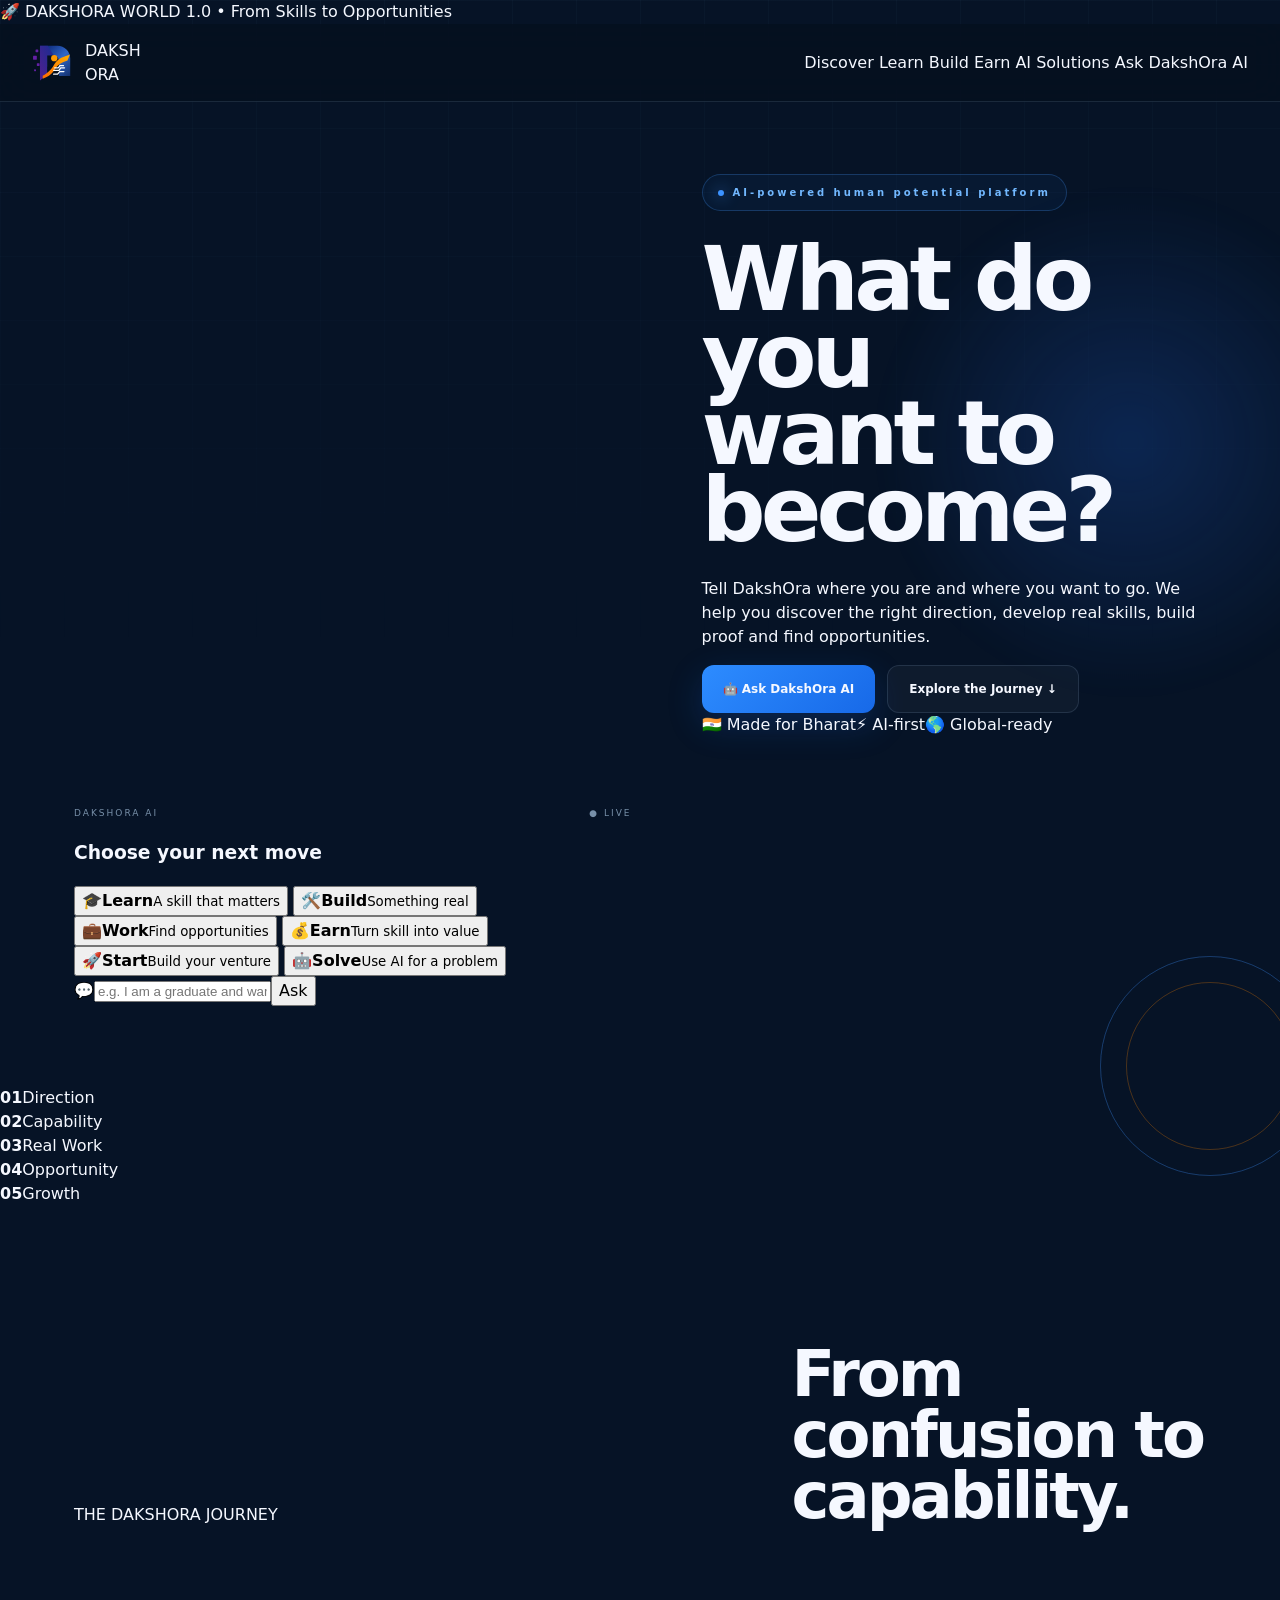
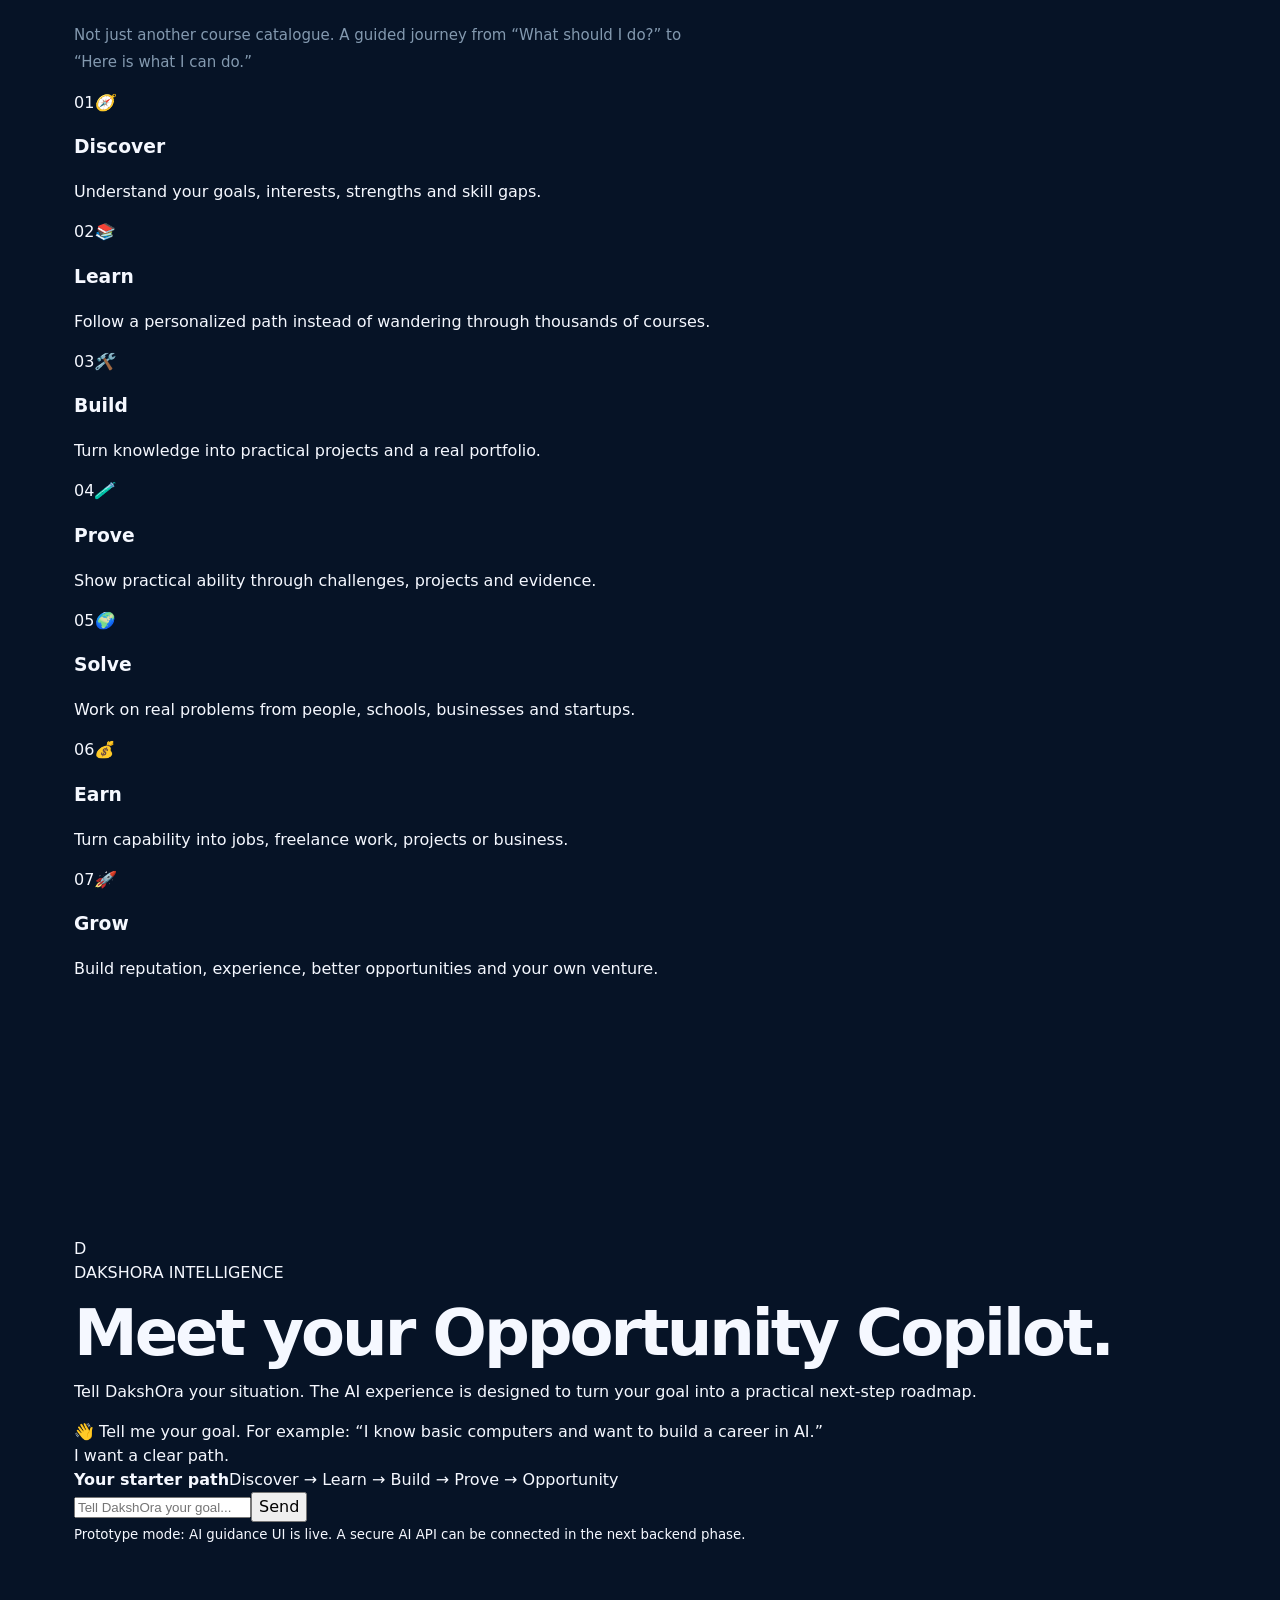
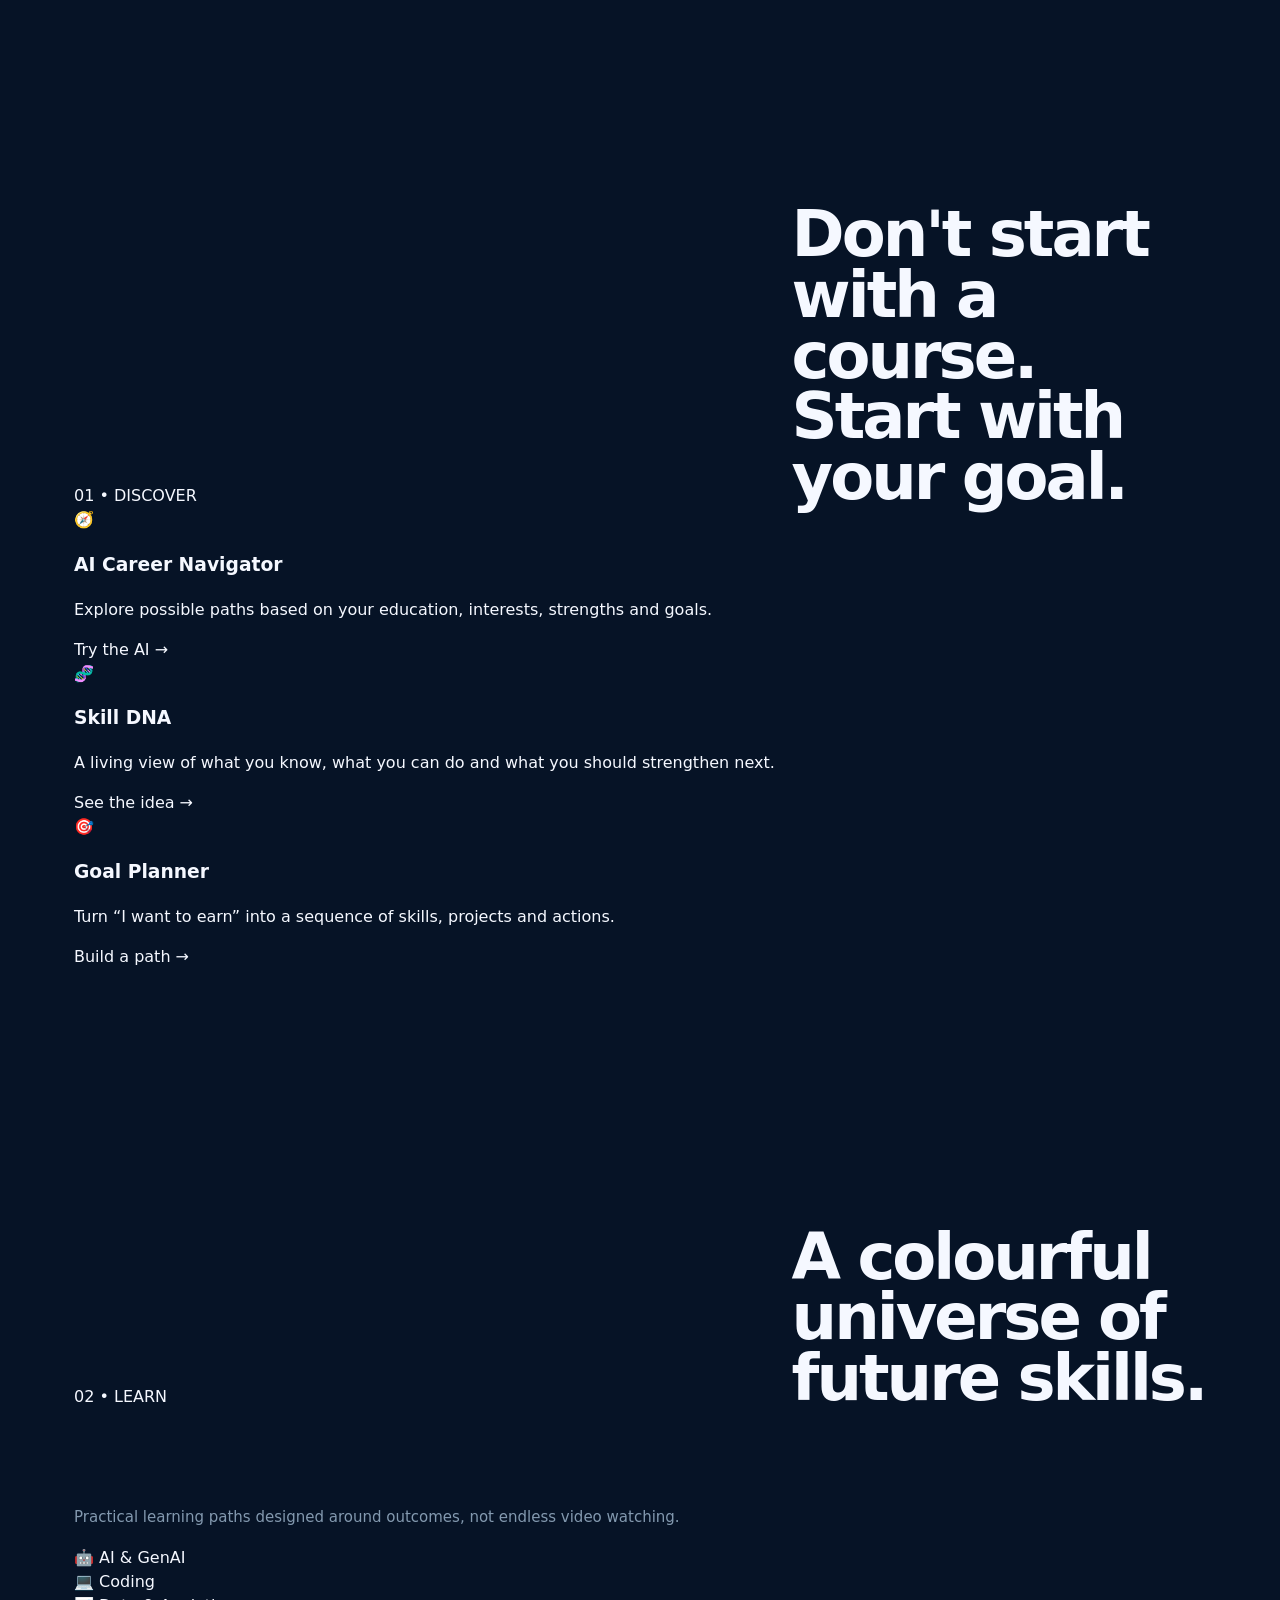
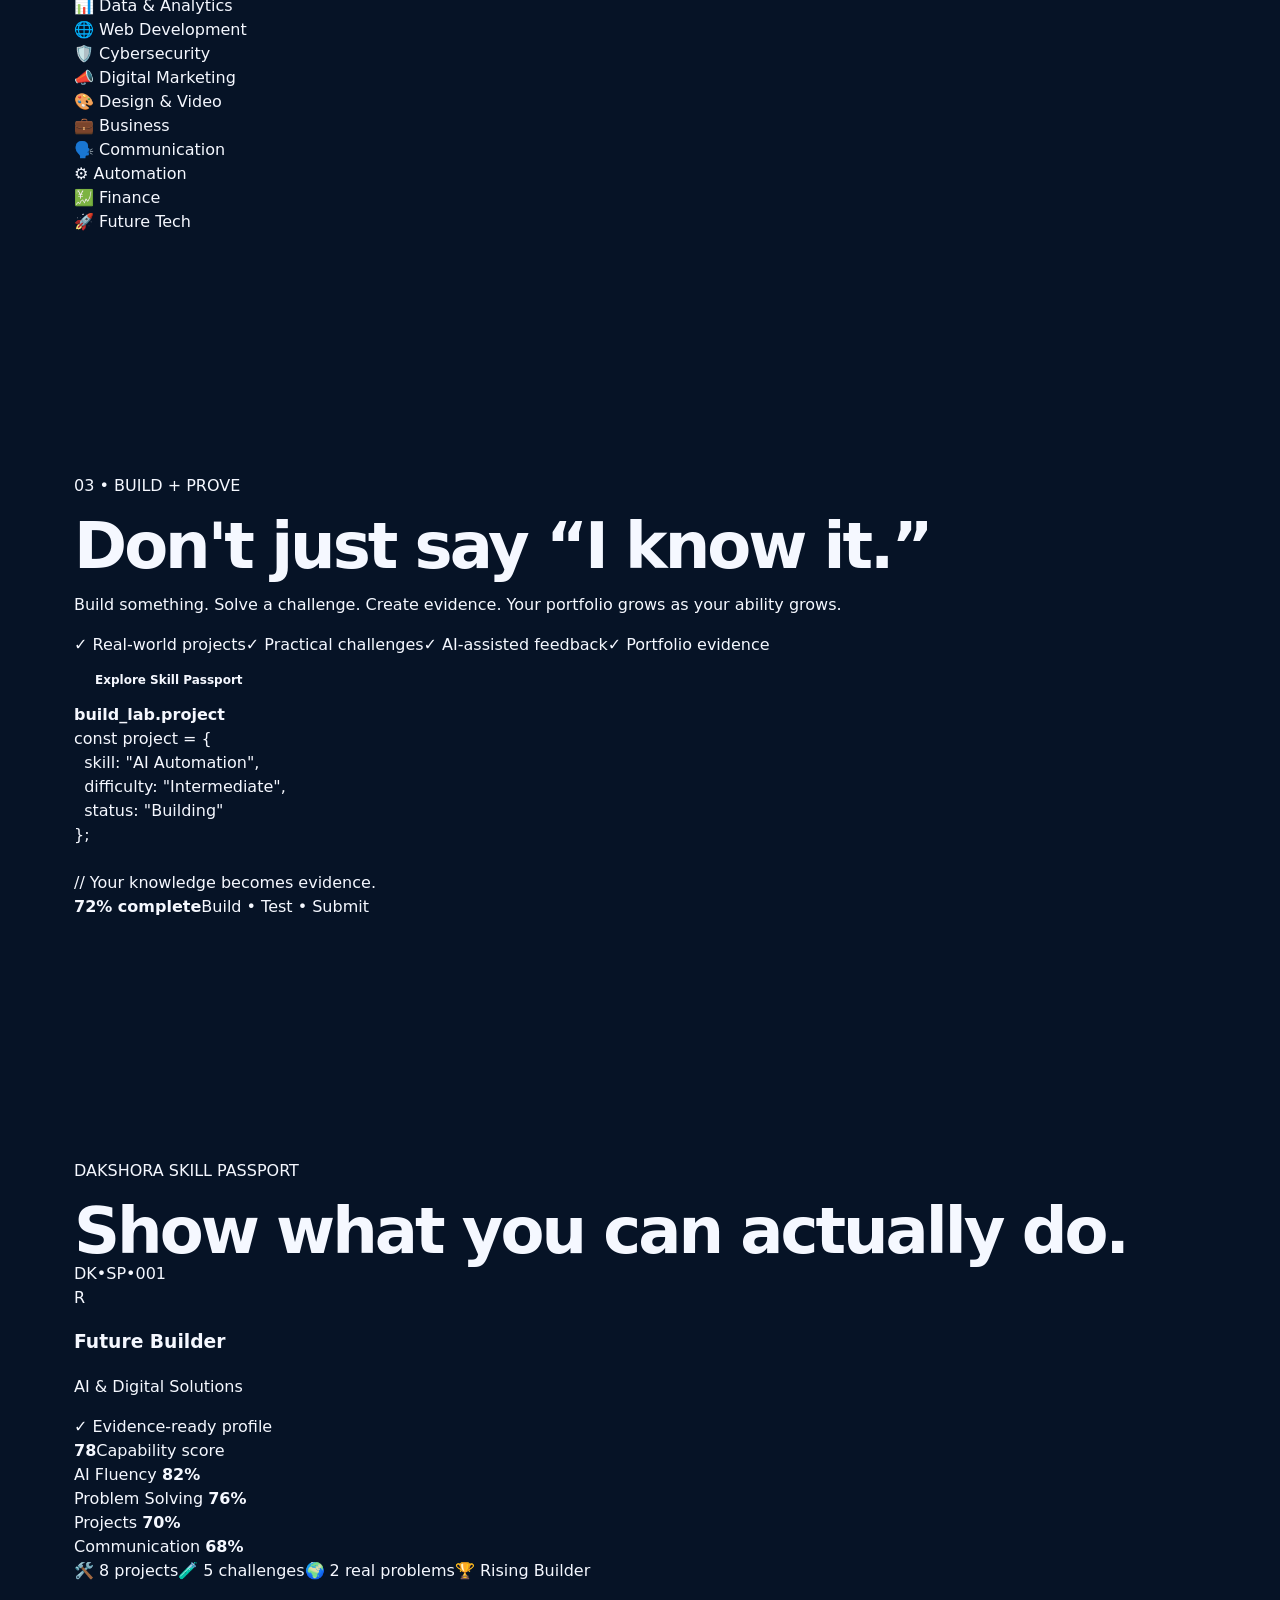
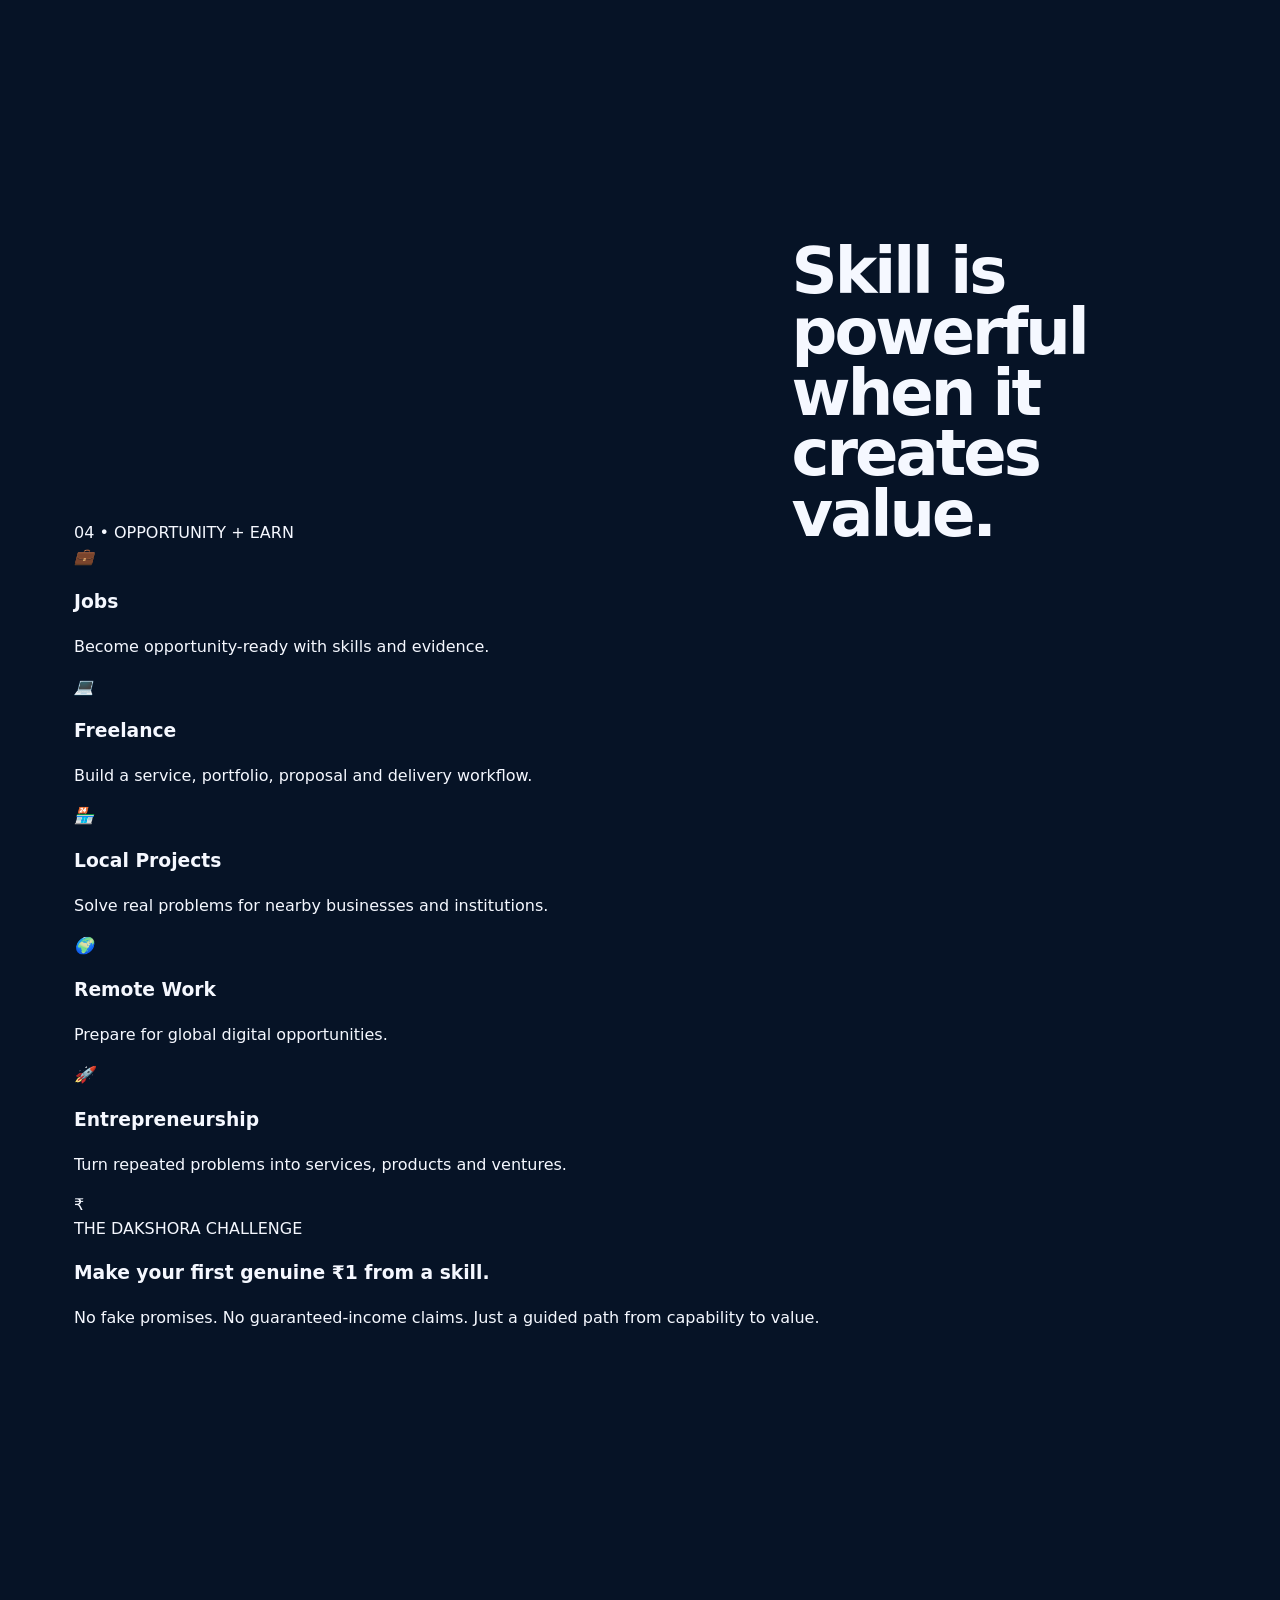
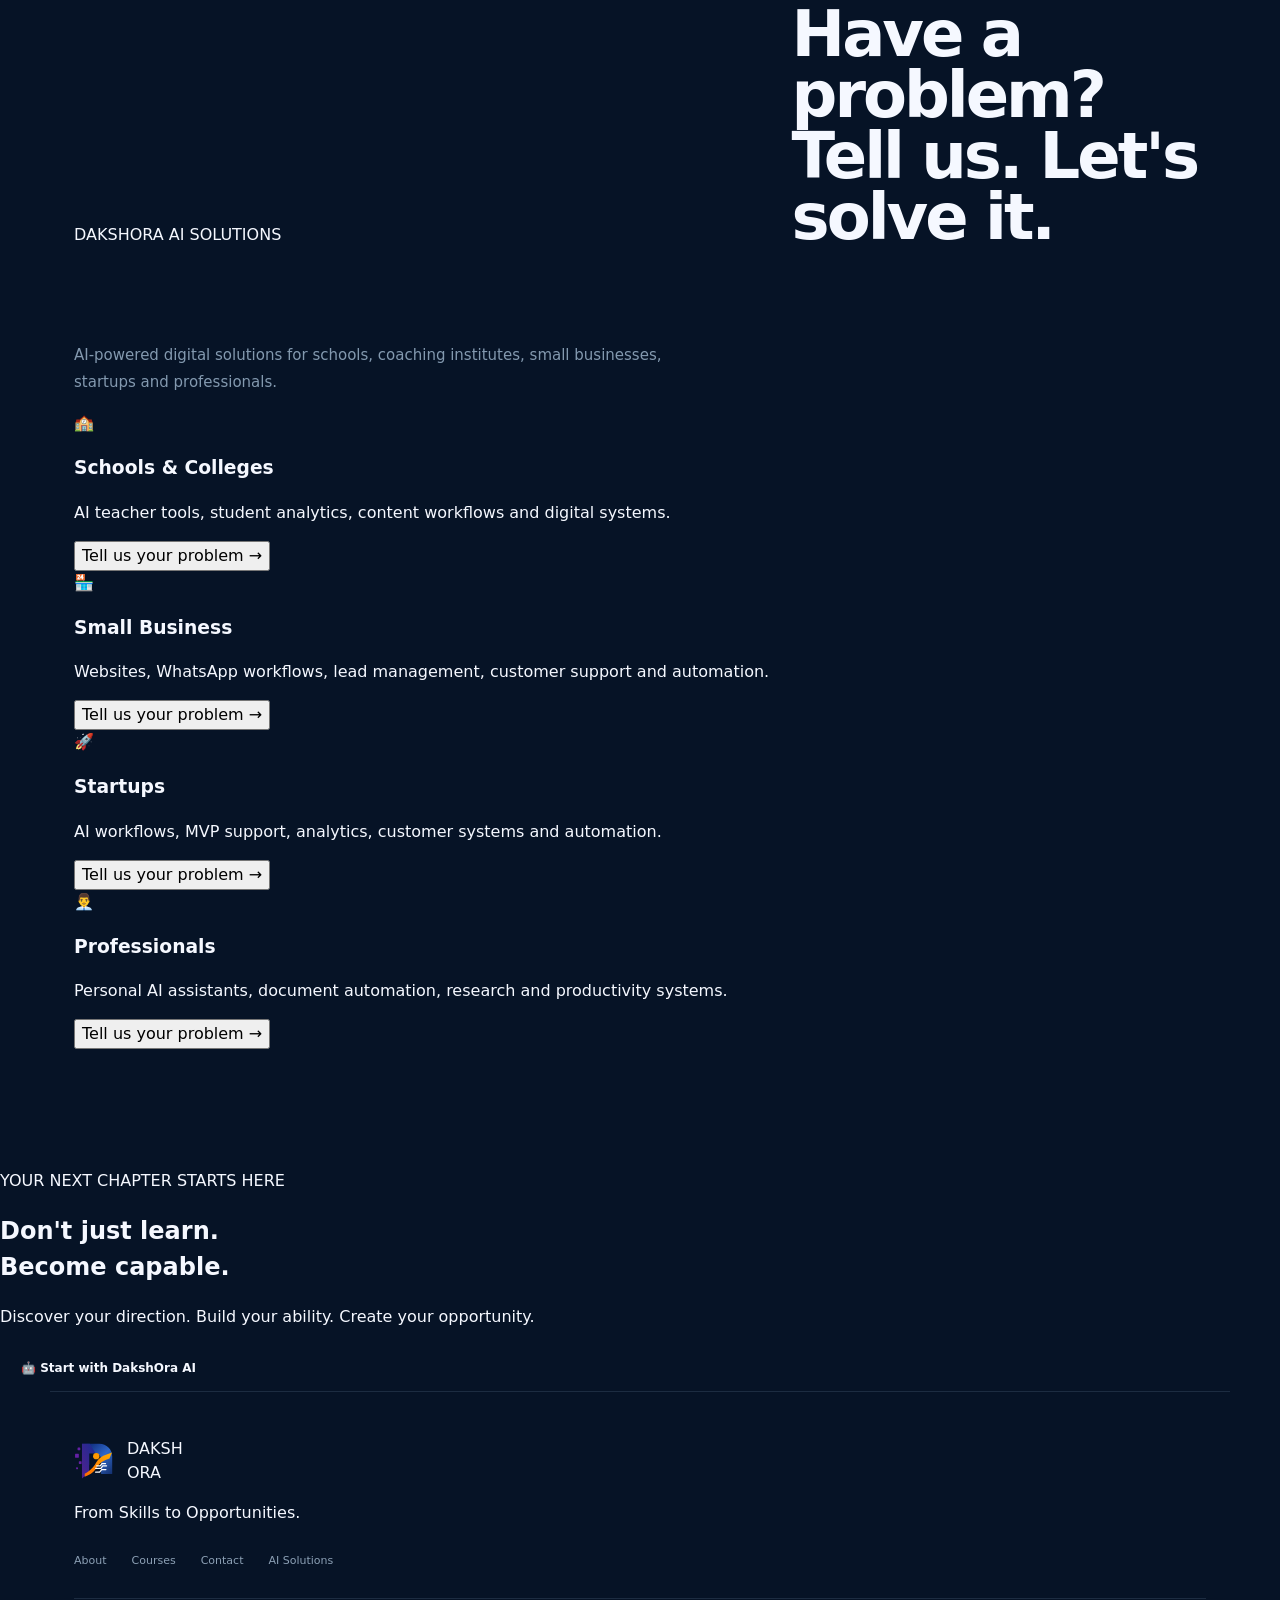
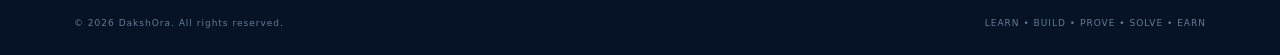
==== commit a3222b52: "Add files via upload" ====
--- a/index.html
+++ b/index.html
@@ -1,126 +1,178 @@
-<!doctype html>
+<!DOCTYPE html>
 <html lang="en">
 <head>
-<meta charset="utf-8">
-<meta name="viewport" content="width=device-width,initial-scale=1">
-<meta name="description" content="DAKSHORA helps students, teachers, schools and businesses learn, build and grow with AI, digital solutions and automation.">
-<meta name="theme-color" content="#071426">
-<title>DAKSHORA | AI • Digital Solutions • Future Skills</title>
-<link rel="stylesheet" href="styles.css">
+  <meta charset="UTF-8">
+  <meta name="viewport" content="width=device-width, initial-scale=1.0">
+  <meta name="theme-color" content="#6c2bd9">
+  <meta name="description" content="DakshOra World - Discover your direction, learn real skills, build projects, prove your ability, solve real problems and create opportunities.">
+  <title>DAKSHORA | Learn • Build • Prove • Solve • Earn</title>
+  <link rel="icon" href="logo.svg" type="image/svg+xml">
+  <link rel="stylesheet" href="styles.css">
 </head>
 <body>
-<header class="site-header">
-  <a class="brand" href="index.html" aria-label="DAKSHORA Home">
-    <img src="logo.svg" alt="DAKSHORA logo">
-    <span><b>DAKSHORA</b><small>AI • DIGITAL • FUTURE SKILLS</small></span>
-  </a>
-  <nav class="desktop-nav" aria-label="Main navigation">
-    <a href="index.html" class="active">Home</a>
-    <a href="courses.html">Programs</a>
-    <a href="#solutions">Solutions</a>
-    <a href="about.html">About</a>
-    <a href="contact.html">Contact</a>
-  </nav>
-  <a class="header-cta" href="contact.html">Let's Talk <span>↗</span></a>
-  <button class="menu-btn" aria-label="Open menu" aria-expanded="false">☰</button>
-</header>
+  <div class="announcement">🚀 DAKSHORA WORLD 1.0 • From Skills to Opportunities</div>
 
-<main>
-<section class="hero">
-  <div class="hero-copy">
-    <div class="eyebrow"><span></span> AI • DIGITAL • FUTURE</div>
-    <h1>BUILD<br><em>SMARTER.</em><br>GROW FASTER.</h1>
-    <p class="hero-text">DAKSHORA helps students, teachers, schools and businesses use AI and digital technology to learn faster, build smarter and create real-world opportunities.</p>
-    <div class="hero-actions">
-      <a class="btn btn-primary" href="#solutions">Explore Solutions <span>↗</span></a>
-      <a class="btn btn-ghost" href="contact.html">Get Free Consultation</a>
-    </div>
-    <div class="proof-row"><span>✦ Practical Learning</span><span>✦ Real Projects</span><span>✦ AI Solutions</span></div>
-  </div>
+  <header class="site-header">
+    <a class="brand" href="index.html" aria-label="DakshOra home">
+      <img src="logo.svg" alt="DakshOra logo">
+      <span>DAKSH<span>ORA</span></span>
+    </a>
+    <button class="menu-btn" aria-label="Open menu">☰</button>
+    <nav class="nav">
+      <a href="#discover">Discover</a>
+      <a href="#learn">Learn</a>
+      <a href="#build">Build</a>
+      <a href="#earn">Earn</a>
+      <a href="#solutions">AI Solutions</a>
+      <a class="nav-cta" href="#ai">Ask DakshOra AI</a>
+    </nav>
+  </header>
 
-  <div class="method-card">
-    <div class="card-top"><span>THE DAKSHORA METHOD</span><span class="live"><i></i> LIVE</span></div>
-    <div class="method-title"><strong>LEARN.</strong><strong>BUILD.</strong><strong>EARN.</strong></div>
-    <div class="method-list">
-      <div><b>01</b><span>Learn the skill</span></div>
-      <div><b>02</b><span>Build something real</span></div>
-      <div><b>03</b><span>Solve a real problem</span></div>
-      <div><b>04</b><span>Create opportunity</span></div>
-    </div>
-    <div class="orb"></div>
-  </div>
-</section>
+  <main>
+    <section class="hero">
+      <div class="orb orb-a"></div><div class="orb orb-b"></div><div class="orb orb-c"></div>
+      <div class="hero-grid"></div>
+      <div class="hero-copy reveal">
+        <div class="eyebrow"><span class="pulse"></span> AI-powered human potential platform</div>
+        <h1>What do you<br><span class="gradient-text">want to become?</span></h1>
+        <p class="hero-sub">Tell DakshOra where you are and where you want to go. We help you discover the right direction, develop real skills, build proof and find opportunities.</p>
+        <div class="hero-actions">
+          <a class="btn btn-primary" href="#ai">🤖 Ask DakshOra AI</a>
+          <a class="btn btn-ghost" href="#journey">Explore the Journey ↓</a>
+        </div>
+        <div class="trust-row"><span>🇮🇳 Made for Bharat</span><span>⚡ AI-first</span><span>🌎 Global-ready</span></div>
+      </div>
 
-<section class="trust-strip">
-  <span>AI EDUCATION</span><i></i><span>WEB DEVELOPMENT</span><i></i><span>BUSINESS AUTOMATION</span><i></i><span>DIGITAL SOLUTIONS</span>
-</section>
+      <div class="goal-card glass reveal">
+        <div class="card-top"><span>DAKSHORA AI</span><span class="live-dot">● LIVE</span></div>
+        <h3>Choose your next move</h3>
+        <div class="goal-grid">
+          <button data-goal="Learn a skill">🎓<b>Learn</b><small>A skill that matters</small></button>
+          <button data-goal="Build a project">🛠️<b>Build</b><small>Something real</small></button>
+          <button data-goal="Find an opportunity">💼<b>Work</b><small>Find opportunities</small></button>
+          <button data-goal="Start earning">💰<b>Earn</b><small>Turn skill into value</small></button>
+          <button data-goal="Start a business">🚀<b>Start</b><small>Build your venture</small></button>
+          <button data-goal="Get an AI solution">🤖<b>Solve</b><small>Use AI for a problem</small></button>
+        </div>
+        <div class="mini-input"><span>💬</span><input id="heroQuestion" placeholder="e.g. I am a graduate and want to earn..." /><button id="heroAsk">Ask</button></div>
+      </div>
+    </section>
 
-<section class="section intro" id="solutions">
-  <div class="section-label">01 / THE DAKSHORA VISION</div>
-  <div class="intro-grid">
-    <h2>Technology should create <em>capability.</em></h2>
-    <div>
-      <p class="large">The future belongs to people and businesses who can use technology, not just talk about it.</p>
-      <p>DAKSHORA combines practical AI education with real digital solutions so learning turns into something useful, measurable and valuable.</p>
-    </div>
-  </div>
-</section>
+    <section class="stats">
+      <div><strong>01</strong><span>Direction</span></div>
+      <div><strong>02</strong><span>Capability</span></div>
+      <div><strong>03</strong><span>Real Work</span></div>
+      <div><strong>04</strong><span>Opportunity</span></div>
+      <div><strong>05</strong><span>Growth</span></div>
+    </section>
 
-<section class="section services">
-  <div class="section-head">
-    <div><div class="section-label">02 / WHAT WE DO</div><h2>One platform.<br><em>Multiple possibilities.</em></h2></div>
-    <p>From learning AI to launching a website or automating a business, DAKSHORA turns technology into action.</p>
-  </div>
+    <section id="journey" class="section journey">
+      <div class="section-head reveal"><span class="kicker">THE DAKSHORA JOURNEY</span><h2>From confusion to <span class="gradient-text">capability.</span></h2><p>Not just another course catalogue. A guided journey from “What should I do?” to “Here is what I can do.”</p></div>
+      <div class="journey-line"></div>
+      <div class="journey-grid">
+        <article class="journey-card c1 reveal"><span>01</span><i>🧭</i><h3>Discover</h3><p>Understand your goals, interests, strengths and skill gaps.</p></article>
+        <article class="journey-card c2 reveal"><span>02</span><i>📚</i><h3>Learn</h3><p>Follow a personalized path instead of wandering through thousands of courses.</p></article>
+        <article class="journey-card c3 reveal"><span>03</span><i>🛠️</i><h3>Build</h3><p>Turn knowledge into practical projects and a real portfolio.</p></article>
+        <article class="journey-card c4 reveal"><span>04</span><i>🧪</i><h3>Prove</h3><p>Show practical ability through challenges, projects and evidence.</p></article>
+        <article class="journey-card c5 reveal"><span>05</span><i>🌍</i><h3>Solve</h3><p>Work on real problems from people, schools, businesses and startups.</p></article>
+        <article class="journey-card c6 reveal"><span>06</span><i>💰</i><h3>Earn</h3><p>Turn capability into jobs, freelance work, projects or business.</p></article>
+        <article class="journey-card c7 reveal"><span>07</span><i>🚀</i><h3>Grow</h3><p>Build reputation, experience, better opportunities and your own venture.</p></article>
+      </div>
+    </section>
 
-  <div class="service-grid">
-    <article class="service-card featured">
-      <span class="num">01</span><div class="service-icon">✦</div>
-      <h3>AI & FUTURE SKILLS</h3>
-      <p>AI foundations, Generative AI, prompting, productivity tools and practical AI workflows.</p>
-      <a href="courses.html#ai">Explore Learning <span>↗</span></a>
-    </article>
-    <article class="service-card">
-      <span class="num">02</span><div class="service-icon">⌘</div>
-      <h3>WEBSITE DEVELOPMENT</h3>
-      <p>Modern websites for businesses, schools, coaching institutes, professionals and startups.</p>
-      <a href="contact.html">Build Your Website <span>↗</span></a>
-    </article>
-    <article class="service-card">
-      <span class="num">03</span><div class="service-icon">◎</div>
-      <h3>AI BUSINESS AUTOMATION</h3>
-      <p>AI chatbots, WhatsApp workflows, enquiry management and smart automation for growing businesses.</p>
-      <a href="contact.html">Automate Your Business <span>↗</span></a>
-    </article>
-    <article class="service-card">
-      <span class="num">04</span><div class="service-icon">◇</div>
-      <h3>DIGITAL SOLUTIONS</h3>
-      <p>Practical digital systems, forms, landing pages and workflow solutions designed around real needs.</p>
-      <a href="contact.html">Start a Project <span>↗</span></a>
-    </article>
-  </div>
-</section>
+    <section id="ai" class="section ai-section">
+      <div class="ai-panel">
+        <div class="ai-visual"><div class="ai-ring r1"></div><div class="ai-ring r2"></div><div class="ai-core">D</div></div>
+        <div class="ai-content">
+          <span class="kicker">DAKSHORA INTELLIGENCE</span>
+          <h2>Meet your <span class="gradient-text">Opportunity Copilot.</span></h2>
+          <p>Tell DakshOra your situation. The AI experience is designed to turn your goal into a practical next-step roadmap.</p>
+          <div class="ai-chat">
+            <div class="bubble bot">👋 Tell me your goal. For example: “I know basic computers and want to build a career in AI.”</div>
+            <div class="bubble user" id="userBubble">I want a clear path.</div>
+            <div class="ai-result" id="aiResult"><b>Your starter path</b><span>Discover → Learn → Build → Prove → Opportunity</span></div>
+            <div class="chat-input"><input id="aiInput" placeholder="Tell DakshOra your goal..." /><button id="aiSend">Send</button></div>
+          </div>
+          <small class="note">Prototype mode: AI guidance UI is live. A secure AI API can be connected in the next backend phase.</small>
+        </div>
+      </div>
+    </section>
 
-<section class="section pathway">
-  <div class="section-label">03 / LEARN • BUILD • EARN</div>
-  <h2>From knowledge to <em>real opportunity.</em></h2>
-  <div class="steps">
-    <article><span>01</span><h3>LEARN</h3><p>Understand the tools, concepts and skills that matter now.</p></article>
-    <article><span>02</span><h3>BUILD</h3><p>Create websites, projects, prototypes and digital solutions.</p></article>
-    <article><span>03</span><h3>EARN</h3><p>Turn useful capability into careers, freelance work and entrepreneurship.</p></article>
-  </div>
-</section>
+    <section id="discover" class="section">
+      <div class="section-head reveal"><span class="kicker">01 • DISCOVER</span><h2>Don't start with a course.<br><span class="gradient-text">Start with your goal.</span></h2></div>
+      <div class="feature-grid">
+        <article class="feature-card reveal"><div class="icon purple">🧭</div><h3>AI Career Navigator</h3><p>Explore possible paths based on your education, interests, strengths and goals.</p><a href="#ai">Try the AI →</a></article>
+        <article class="feature-card reveal"><div class="icon pink">🧬</div><h3>Skill DNA</h3><p>A living view of what you know, what you can do and what you should strengthen next.</p><a href="#passport">See the idea →</a></article>
+        <article class="feature-card reveal"><div class="icon orange">🎯</div><h3>Goal Planner</h3><p>Turn “I want to earn” into a sequence of skills, projects and actions.</p><a href="#earn">Build a path →</a></article>
+      </div>
+    </section>
 
-<section class="cta-band">
-  <div><span class="section-label">READY TO BUILD?</span><h2>Let's turn your idea into <em>something real.</em></h2></div>
-  <a class="btn btn-primary" href="contact.html">Start a Conversation ↗</a>
-</section>
-</main>
+    <section id="learn" class="section colored-section">
+      <div class="section-head reveal"><span class="kicker">02 • LEARN</span><h2>A colourful universe of <span class="gradient-text">future skills.</span></h2><p>Practical learning paths designed around outcomes, not endless video watching.</p></div>
+      <div class="skill-grid">
+        <div class="skill-chip ai">🤖 AI & GenAI</div><div class="skill-chip code">💻 Coding</div><div class="skill-chip data">📊 Data & Analytics</div><div class="skill-chip web">🌐 Web Development</div>
+        <div class="skill-chip cyber">🛡️ Cybersecurity</div><div class="skill-chip marketing">📣 Digital Marketing</div><div class="skill-chip design">🎨 Design & Video</div><div class="skill-chip business">💼 Business</div>
+        <div class="skill-chip english">🗣️ Communication</div><div class="skill-chip automation">⚙️ Automation</div><div class="skill-chip finance">💹 Finance</div><div class="skill-chip future">🚀 Future Tech</div>
+      </div>
+    </section>
 
-<footer>
-  <div class="footer-brand"><b>DAKSHORA</b><span>AI • DIGITAL • FUTURE SKILLS</span></div>
-  <div class="footer-links"><a href="courses.html">Programs</a><a href="about.html">About</a><a href="contact.html">Contact</a></div>
-  <div class="footer-bottom"><span>LEARN. BUILD. EARN.</span><span>© 2026 DAKSHORA. All rights reserved.</span></div>
-</footer>
-<script src="script.js"></script>
+    <section id="build" class="section">
+      <div class="split">
+        <div class="split-copy reveal"><span class="kicker">03 • BUILD + PROVE</span><h2>Don't just say <span class="gradient-text">“I know it.”</span></h2><p>Build something. Solve a challenge. Create evidence. Your portfolio grows as your ability grows.</p><div class="check-list"><span>✓ Real-world projects</span><span>✓ Practical challenges</span><span>✓ AI-assisted feedback</span><span>✓ Portfolio evidence</span></div><a class="btn btn-dark" href="#passport">Explore Skill Passport</a></div>
+        <div class="build-card reveal"><div class="window-bar"><span></span><span></span><span></span><b>build_lab.project</b></div><div class="project-code"><span class="pink-t">const</span> project = {<br>&nbsp;&nbsp;skill: <span class="green-t">"AI Automation"</span>,<br>&nbsp;&nbsp;difficulty: <span class="yellow-t">"Intermediate"</span>,<br>&nbsp;&nbsp;status: <span class="blue-t">"Building"</span><br>};<br><br><span class="comment-t">// Your knowledge becomes evidence.</span></div><div class="progress"><span style="width:72%"></span></div><div class="project-meta"><b>72% complete</b><span>Build • Test • Submit</span></div></div>
+      </div>
+    </section>
+
+    <section id="passport" class="section passport-section">
+      <div class="passport reveal">
+        <div class="passport-top"><div><span class="kicker">DAKSHORA SKILL PASSPORT</span><h2>Show what you can <span class="gradient-text">actually do.</span></h2></div><div class="passport-id">DK•SP•001</div></div>
+        <div class="passport-body">
+          <div class="avatar">R</div><div class="identity"><h3>Future Builder</h3><p>AI & Digital Solutions</p><span class="verified">✓ Evidence-ready profile</span></div>
+          <div class="score"><b>78</b><span>Capability score</span></div>
+        </div>
+        <div class="skill-bars">
+          <div><label>AI Fluency <b>82%</b></label><span><i style="width:82%"></i></span></div>
+          <div><label>Problem Solving <b>76%</b></label><span><i style="width:76%"></i></span></div>
+          <div><label>Projects <b>70%</b></label><span><i style="width:70%"></i></span></div>
+          <div><label>Communication <b>68%</b></label><span><i style="width:68%"></i></span></div>
+        </div>
+        <div class="passport-footer"><span>🛠️ 8 projects</span><span>🧪 5 challenges</span><span>🌍 2 real problems</span><span>🏆 Rising Builder</span></div>
+      </div>
+    </section>
+
+    <section id="earn" class="section earn-section">
+      <div class="section-head reveal"><span class="kicker">04 • OPPORTUNITY + EARN</span><h2>Skill is powerful when it <span class="gradient-text">creates value.</span></h2></div>
+      <div class="earn-grid">
+        <article><i>💼</i><h3>Jobs</h3><p>Become opportunity-ready with skills and evidence.</p></article>
+        <article><i>💻</i><h3>Freelance</h3><p>Build a service, portfolio, proposal and delivery workflow.</p></article>
+        <article><i>🏪</i><h3>Local Projects</h3><p>Solve real problems for nearby businesses and institutions.</p></article>
+        <article><i>🌍</i><h3>Remote Work</h3><p>Prepare for global digital opportunities.</p></article>
+        <article><i>🚀</i><h3>Entrepreneurship</h3><p>Turn repeated problems into services, products and ventures.</p></article>
+      </div>
+      <div class="first-rupee"><div>₹</div><div><span class="kicker">THE DAKSHORA CHALLENGE</span><h3>Make your first genuine ₹1 from a skill.</h3><p>No fake promises. No guaranteed-income claims. Just a guided path from capability to value.</p></div></div>
+    </section>
+
+    <section id="solutions" class="section solutions">
+      <div class="section-head reveal"><span class="kicker">DAKSHORA AI SOLUTIONS</span><h2>Have a problem?<br><span class="gradient-text">Tell us. Let's solve it.</span></h2><p>AI-powered digital solutions for schools, coaching institutes, small businesses, startups and professionals.</p></div>
+      <div class="solution-grid">
+        <article class="solution-card school"><span>🏫</span><h3>Schools & Colleges</h3><p>AI teacher tools, student analytics, content workflows and digital systems.</p><button data-solution="School AI Solution">Tell us your problem →</button></article>
+        <article class="solution-card business"><span>🏪</span><h3>Small Business</h3><p>Websites, WhatsApp workflows, lead management, customer support and automation.</p><button data-solution="Small Business AI Solution">Tell us your problem →</button></article>
+        <article class="solution-card startup"><span>🚀</span><h3>Startups</h3><p>AI workflows, MVP support, analytics, customer systems and automation.</p><button data-solution="Startup AI Solution">Tell us your problem →</button></article>
+        <article class="solution-card pro"><span>👨‍💼</span><h3>Professionals</h3><p>Personal AI assistants, document automation, research and productivity systems.</p><button data-solution="Professional AI Solution">Tell us your problem →</button></article>
+      </div>
+    </section>
+
+    <section class="cta">
+      <div class="cta-orb"></div><span class="kicker">YOUR NEXT CHAPTER STARTS HERE</span><h2>Don't just learn.<br><span>Become capable.</span></h2><p>Discover your direction. Build your ability. Create your opportunity.</p><a class="btn btn-light" href="#ai">🤖 Start with DakshOra AI</a></section>
+  </main>
+
+  <footer class="footer">
+    <div><a class="brand" href="#"><img src="logo.svg" alt=""><span>DAKSH<span>ORA</span></span></a><p>From Skills to Opportunities.</p></div>
+    <div class="footer-links"><a href="about.html">About</a><a href="courses.html">Courses</a><a href="contact.html">Contact</a><a href="#solutions">AI Solutions</a></div>
+    <div class="footer-bottom"><span>© 2026 DakshOra. All rights reserved.</span><span>LEARN • BUILD • PROVE • SOLVE • EARN</span></div>
+  </footer>
+
+  <div id="toast" class="toast"></div>
+  <script src="script.js"></script>
 </body>
 </html>
--- a/styles.css
+++ b/styles.css
@@ -1,888 +1,817 @@
 :root{
-  --navy:#06111f;
-  --navy2:#081a31;
-  --blue:#247cff;
-  --blue2:#54a7ff;
-  --orange:#ff8a16;
-  --purple:#a855f7;
-  --white:#f8fbff;
-  --muted:#9aaac0;
-  --line:rgba(255,255,255,.10);
-  --glass:rgba(255,255,255,.055);
-  --max:1240px;
+--bg:#061326;--bg2:#091a31;--panel:#0d2038;--panel2:#102842;
+--blue:#3d93ff;--blue2:#72b8ff;--orange:#ff8a00;--purple:#9d3fc5;
+--white:#f5f8ff;--muted:#8fa5bd;--line:rgba(160,195,230,.14);
+--radius:26px;--max:1180px;
 }
 
 *{
-  box-sizing:border-box;
-  margin:0;
-  padding:0;
+box-sizing:border-box
 }
 
 html{
-  scroll-behavior:smooth;
+scroll-behavior:smooth
 }
 
 body{
-  background:
-    radial-gradient(circle at 75% 5%,rgba(36,124,255,.15),transparent 30%),
-    var(--navy);
-  color:var(--white);
-  font-family:Inter,Arial,Helvetica,sans-serif;
-  line-height:1.6;
-  overflow-x:hidden;
+margin:0;
+background:var(--bg);
+color:var(--white);
+font-family:Inter,ui-sans-serif,system-ui,-apple-system,BlinkMacSystemFont,"Segoe UI",Arial,sans-serif;
+line-height:1.5
 }
 
 a{
-  color:inherit;
-  text-decoration:none;
+color:inherit;
+text-decoration:none
 }
 
 button{
-  font:inherit;
+font:inherit
+}
+
+body:before{
+content:"";
+position:fixed;
+inset:0;
+pointer-events:none;
+background-image:
+linear-gradient(rgba(120,170,220,.035) 1px,transparent 1px),
+linear-gradient(90deg,rgba(120,170,220,.035) 1px,transparent 1px);
+background-size:64px 64px;
+mask-image:linear-gradient(to bottom,black,transparent 75%);
+z-index:-1
 }
 
 .site-header{
-  position:fixed;
-  top:0;
-  left:0;
-  width:100%;
-  z-index:100;
-  border-bottom:1px solid rgba(255,255,255,.08);
-  background:rgba(6,17,31,.72);
-  backdrop-filter:blur(18px);
-}
-
-.nav-wrap{
-  max-width:var(--max);
-  height:78px;
-  margin:auto;
-  padding:0 28px;
-  display:flex;
-  align-items:center;
-  justify-content:space-between;
+height:78px;
+position:sticky;
+top:0;
+z-index:50;
+display:flex;
+align-items:center;
+justify-content:space-between;
+padding:0 32px;
+border-bottom:1px solid var(--line);
+background:rgba(5,16,31,.82);
+backdrop-filter:blur(18px)
+}
+
+.brand{
+display:flex;
+align-items:center;
+gap:11px;
+min-width:235px
 }
 
 .brand img{
-  width:145px;
-  height:auto;
-  display:block;
-  border-radius:4px;
-}
-
-nav{
-  display:flex;
-  align-items:center;
-  gap:32px;
-}
-
-nav a{
-  font-size:13px;
-  color:#cbd5e1;
-  transition:.25s;
-}
-
-nav a:hover{
-  color:white;
-}
-
-.nav-cta{
-  border:1px solid rgba(255,255,255,.18);
-  padding:11px 18px;
-  border-radius:30px;
-  font-size:13px;
-  background:rgba(255,255,255,.04);
-  transition:.3s;
-}
-
-.nav-cta:hover{
-  background:white;
-  color:#071321;
-  transform:translateY(-2px);
+width:42px;
+height:42px;
+object-fit:contain
+}
+
+.brand span{
+display:flex;
+flex-direction:column
+}
+
+.brand b{
+font-size:17px;
+letter-spacing:2.5px
+}
+
+.brand small{
+font-size:7px;
+letter-spacing:1.6px;
+color:#8da6c0;
+margin-top:1px
+}
+
+.desktop-nav{
+display:flex;
+gap:30px;
+font-size:12px;
+color:#a9b9ca
+}
+
+.desktop-nav a{
+transition:.2s
+}
+
+.desktop-nav a:hover,
+.desktop-nav .active{
+color:white
+}
+
+.header-cta{
+border:1px solid var(--line);
+background:rgba(255,255,255,.035);
+padding:10px 17px;
+border-radius:999px;
+font-size:11px
+}
+
+.header-cta span{
+color:var(--blue2)
 }
 
 .menu-btn{
-  display:none;
-  width:46px;
-  height:46px;
-  border-radius:14px;
-  border:1px solid var(--line);
-  background:rgba(255,255,255,.06);
-  cursor:pointer;
-}
-
-.menu-btn span{
-  display:block;
-  width:21px;
-  height:2px;
-  background:white;
-  margin:5px auto;
+display:none;
+background:rgba(255,255,255,.06);
+border:1px solid var(--line);
+color:white;
+border-radius:14px;
+width:48px;
+height:44px;
+font-size:22px;
+cursor:pointer;
+transition:.25s;
+position:relative;
+z-index:101
+}
+
+.menu-btn:hover{
+background:rgba(61,147,255,.15);
+border-color:rgba(61,147,255,.35)
 }
 
 .hero{
-  position:relative;
-  min-height:100vh;
-  max-width:var(--max);
-  margin:auto;
-  padding:170px 28px 100px;
-  display:grid;
-  grid-template-columns:1.05fr .95fr;
-  align-items:center;
-  gap:80px;
-}
-
-.hero:before{
-  content:"";
-  position:absolute;
-  inset:0;
-  background-image:
-    linear-gradient(rgba(255,255,255,.025) 1px,transparent 1px),
-    linear-gradient(90deg,rgba(255,255,255,.025) 1px,transparent 1px);
-  background-size:70px 70px;
-  mask-image:linear-gradient(to bottom,black,transparent 90%);
-  pointer-events:none;
-}
-
-.hero-content{
-  position:relative;
-  z-index:2;
+max-width:var(--max);
+margin:auto;
+min-height:calc(100vh - 78px);
+padding:72px 24px 80px;
+display:grid;
+grid-template-columns:1.05fr .95fr;
+gap:70px;
+align-items:center;
+position:relative
+}
+
+.hero:after{
+content:"";
+position:absolute;
+width:520px;
+height:520px;
+right:-160px;
+top:80px;
+background:radial-gradient(circle,rgba(39,116,255,.20),transparent 68%);
+filter:blur(12px);
+z-index:-1
+}
+
+.eyebrow,
+.section-label{
+font-size:10px;
+letter-spacing:3px;
+color:var(--blue2);
+font-weight:700
 }
 
 .eyebrow{
-  display:inline-flex;
-  align-items:center;
-  gap:10px;
-  border:1px solid rgba(84,167,255,.25);
-  background:rgba(36,124,255,.08);
-  color:#72b6ff;
-  padding:9px 15px;
-  border-radius:30px;
-  font-size:11px;
-  letter-spacing:2px;
-  font-weight:700;
+display:inline-flex;
+align-items:center;
+gap:9px;
+padding:10px 15px;
+border:1px solid rgba(70,150,255,.25);
+background:rgba(45,130,255,.06);
+border-radius:999px
 }
 
 .eyebrow span{
-  width:7px;
-  height:7px;
-  border-radius:50%;
-  background:#55a7ff;
-  box-shadow:0 0 15px #55a7ff;
+width:6px;
+height:6px;
+background:var(--blue);
+border-radius:50%;
+box-shadow:0 0 15px var(--blue)
 }
 
 .hero h1{
-  font-size:clamp(58px,8vw,108px);
-  line-height:.88;
-  letter-spacing:-6px;
-  margin:30px 0;
-  font-weight:800;
-}
-
-.hero h1 span{
-  display:block;
-  background:linear-gradient(90deg,#3e9aff,#7cbcff);
-  -webkit-background-clip:text;
-  color:transparent;
-}
-
-.hero h1 strong{
-  font-weight:800;
+font-size:clamp(58px,7vw,98px);
+line-height:.86;
+letter-spacing:-5px;
+margin:30px 0 28px;
+font-weight:800
+}
+
+.hero h1 em,
+.intro h2 em,
+.services h2 em,
+.pathway h2 em,
+.cta-band h2 em{
+font-style:normal;
+background:linear-gradient(100deg,#4b9cff,#74b7ff);
+-webkit-background-clip:text;
+background-clip:text;
+color:transparent
 }
 
 .hero-text{
-  max-width:620px;
-  color:var(--muted);
-  font-size:18px;
-  line-height:1.8;
-}
-
-.hero-buttons{
-  display:flex;
-  gap:14px;
-  margin-top:34px;
-  flex-wrap:wrap;
+max-width:570px;
+color:#9cb0c5;
+font-size:16px;
+line-height:1.8;
+margin-bottom:30px
+}
+
+.hero-actions{
+display:flex;
+gap:12px;
+flex-wrap:wrap
 }
 
 .btn{
-  display:inline-flex;
-  align-items:center;
-  justify-content:center;
-  gap:12px;
-  min-height:50px;
-  padding:0 22px;
-  border-radius:12px;
-  font-size:14px;
-  font-weight:700;
-  transition:.3s;
+display:inline-flex;
+justify-content:center;
+align-items:center;
+gap:12px;
+border-radius:12px;
+padding:14px 21px;
+font-weight:700;
+font-size:12px;
+transition:.25s
 }
 
 .btn-primary{
-  background:linear-gradient(135deg,#277dff,#1261dc);
-  box-shadow:0 15px 40px rgba(36,124,255,.25);
+background:linear-gradient(135deg,#2d8cff,#1769e8);
+box-shadow:0 12px 35px rgba(24,106,232,.22)
 }
 
 .btn-primary:hover{
-  transform:translateY(-3px);
-  box-shadow:0 20px 50px rgba(36,124,255,.4);
-}
-
-.btn-secondary{
-  border:1px solid var(--line);
-  background:rgba(255,255,255,.04);
-}
-
-.btn-secondary:hover{
-  background:white;
-  color:#071321;
-}
-
-.trust-line{
-  margin-top:28px;
-  color:#71839b;
-  font-size:11px;
-  letter-spacing:.7px;
-}
-
-.trust-line span{
-  color:#4c9cff;
-  margin:0 7px;
-}
-
-.hero-card{
-  position:relative;
-  min-height:480px;
-  padding:38px;
-  border:1px solid rgba(255,255,255,.12);
-  border-radius:28px;
-  background:
-    linear-gradient(145deg,rgba(255,255,255,.09),rgba(255,255,255,.025)),
-    rgba(4,15,29,.7);
-  box-shadow:
-    0 40px 100px rgba(0,0,0,.35),
-    inset 0 1px rgba(255,255,255,.08);
-  overflow:hidden;
+transform:translateY(-2px);
+box-shadow:0 16px 40px rgba(24,106,232,.35)
+}
+
+.btn-ghost{
+border:1px solid var(--line);
+background:rgba(255,255,255,.035)
+}
+
+.btn-ghost:hover{
+background:rgba(255,255,255,.08)
+}
+
+.proof-row{
+display:flex;
+gap:20px;
+flex-wrap:wrap;
+margin-top:24px;
+color:#70879f;
+font-size:10px;
+letter-spacing:.5px
+}
+
+.method-card{
+position:relative;
+min-height:500px;
+border:1px solid rgba(165,205,240,.15);
+border-radius:var(--radius);
+padding:30px;
+background:linear-gradient(145deg,rgba(31,55,80,.72),rgba(9,24,43,.72));
+box-shadow:0 30px 80px rgba(0,0,0,.25);
+overflow:hidden
+}
+
+.method-card:before{
+content:"";
+position:absolute;
+inset:1px;
+background:linear-gradient(135deg,rgba(255,255,255,.06),transparent 35%);
+pointer-events:none
 }
 
 .card-top{
-  display:flex;
-  justify-content:space-between;
-  color:#7187a2;
-  font-size:10px;
-  letter-spacing:2px;
-}
-
-.live-dot{
-  color:#66b4ff;
-}
-
-.model-title{
-  font-size:62px;
-  line-height:.9;
-  font-weight:800;
-  letter-spacing:-4px;
-  margin:65px 0 35px;
-}
-
-.model-title span{
-  color:#4a9dff;
-}
-
-.model-line{
-  height:1px;
-  background:var(--line);
-  margin-bottom:28px;
-}
-
-.model-step{
-  display:flex;
-  gap:20px;
-  align-items:center;
-  padding:12px 0;
-  color:#b9c6d7;
-}
-
-.model-step b{
-  font-size:11px;
-  color:#559fff;
-}
-
-.card-orbit{
-  position:absolute;
-  width:280px;
-  height:280px;
-  right:-130px;
-  bottom:-140px;
-  border-radius:50%;
-  border:1px solid rgba(65,151,255,.3);
-  box-shadow:
-    0 0 0 35px rgba(65,151,255,.025),
-    0 0 0 70px rgba(65,151,255,.015);
-}
-
-.hero-glow{
-  position:absolute;
-  width:400px;
-  height:400px;
-  border-radius:50%;
-  filter:blur(100px);
-  pointer-events:none;
-}
-
-.glow-one{
-  background:rgba(25,104,255,.13);
-  top:5%;
-  right:20%;
-}
-
-.glow-two{
-  background:rgba(168,85,247,.08);
-  bottom:10%;
-  left:5%;
+display:flex;
+justify-content:space-between;
+font-size:9px;
+letter-spacing:2px;
+color:#7890a9
+}
+
+.live{
+color:#9cb2c8
+}
+
+.live i{
+display:inline-block;
+width:6px;
+height:6px;
+background:#62b2ff;
+border-radius:50%;
+margin-right:6px;
+box-shadow:0 0 12px #62b2ff
+}
+
+.method-title{
+display:flex;
+flex-direction:column;
+font-size:58px;
+line-height:.9;
+letter-spacing:-3px;
+margin-top:65px
+}
+
+.method-title strong:nth-child(2){
+color:var(--blue2)
+}
+
+.method-list{
+position:absolute;
+left:30px;
+right:30px;
+bottom:40px;
+border-top:1px solid var(--line);
+padding-top:18px
+}
+
+.method-list div{
+display:flex;
+gap:20px;
+padding:10px 0;
+font-size:11px;
+color:#8ca2b9
+}
+
+.method-list b{
+color:#4c92d8;
+font-size:9px
+}
+
+.orb{
+position:absolute;
+width:220px;
+height:220px;
+border:1px solid rgba(70,150,255,.12);
+border-radius:50%;
+right:-90px;
+bottom:-90px
+}
+
+.orb:after{
+content:"";
+position:absolute;
+inset:25px;
+border:1px solid rgba(255,138,0,.10);
+border-radius:50%
+}
+
+.trust-strip{
+max-width:var(--max);
+margin:0 auto;
+padding:18px 24px;
+border-top:1px solid var(--line);
+border-bottom:1px solid var(--line);
+display:flex;
+justify-content:center;
+align-items:center;
+gap:22px;
+color:#688098;
+font-size:9px;
+letter-spacing:2px;
+flex-wrap:wrap
+}
+
+.trust-strip i{
+width:4px;
+height:4px;
+background:var(--orange);
+border-radius:50%
 }
 
 .section{
-  max-width:var(--max);
-  margin:auto;
-  padding:130px 28px;
-}
-
-.section-label{
-  color:#57a5ff;
-  font-size:11px;
-  font-weight:800;
-  letter-spacing:3px;
-  margin-bottom:30px;
+max-width:var(--max);
+margin:auto;
+padding:120px 24px
 }
 
 .intro-grid{
-  display:grid;
-  grid-template-columns:1.1fr .9fr;
-  gap:100px;
-  align-items:end;
+display:grid;
+grid-template-columns:1fr 1fr;
+gap:90px;
+margin-top:28px
+}
+
+.intro h2{
+font-size:clamp(44px,5.5vw,76px);
+line-height:.95;
+letter-spacing:-4px;
+margin:0
+}
+
+.intro p{
+color:#91a7bd
+}
+
+.intro .large{
+font-size:22px;
+line-height:1.5;
+color:#d6e0eb;
+margin-top:0
+}
+
+.section-head{
+display:grid;
+grid-template-columns:1fr .65fr;
+gap:80px;
+align-items:end
+}
+
+.section h2{
+font-size:clamp(42px,5vw,68px);
+line-height:.95;
+letter-spacing:-3px;
+margin:18px 0 0
+}
+
+.section-head>p{
+color:#8399af;
+font-size:15px;
+line-height:1.8
+}
+
+.service-grid{
+display:grid;
+grid-template-columns:repeat(2,1fr);
+gap:14px;
+margin-top:55px
+}
+
+.service-card{
+min-height:280px;
+padding:28px;
+border:1px solid var(--line);
+border-radius:20px;
+background:linear-gradient(145deg,rgba(18,41,67,.75),rgba(8,23,41,.72));
+position:relative;
+transition:.3s
+}
+
+.service-card:hover{
+transform:translateY(-5px);
+border-color:rgba(80,150,255,.35)
+}
+
+.service-card.featured{
+background:linear-gradient(145deg,rgba(24,67,108,.85),rgba(10,28,49,.8))
+}
+
+.num{
+font-size:10px;
+color:#6387a7
+}
+
+.service-icon{
+position:absolute;
+right:26px;
+top:24px;
+color:#58a6ff;
+font-size:25px
+}
+
+.service-card h3{
+font-size:16px;
+letter-spacing:1px;
+margin:70px 0 12px
+}
+
+.service-card p{
+color:#8198af;
+max-width:450px;
+font-size:13px;
+line-height:1.7
+}
+
+.service-card a{
+display:inline-block;
+margin-top:18px;
+color:#dbe8f5;
+font-size:11px;
+font-weight:700
+}
+
+.service-card a span{
+color:var(--blue2)
+}
+
+.pathway{
+border-top:1px solid var(--line)
+}
+
+.pathway h2{
+max-width:800px
+}
+
+.steps{
+display:grid;
+grid-template-columns:repeat(3,1fr);
+gap:14px;
+margin-top:55px
+}
+
+.steps article{
+padding:30px;
+border-top:1px solid rgba(105,150,195,.25);
+background:linear-gradient(180deg,rgba(16,37,61,.45),transparent)
+}
+
+.steps span{
+font-size:10px;
+color:#4c9cff
+}
+
+.steps h3{
+font-size:18px;
+letter-spacing:2px;
+margin:28px 0 10px
+}
+
+.steps p{
+color:#8097ae;
+font-size:13px;
+line-height:1.7
+}
+
+.cta-band{
+max-width:var(--max);
+margin:0 auto 100px;
+padding:55px 42px;
+border:1px solid rgba(80,150,255,.22);
+border-radius:26px;
+background:
+radial-gradient(circle at 80% 30%,rgba(45,132,255,.18),transparent 45%),
+rgba(12,32,54,.72);
+display:flex;
+justify-content:space-between;
+align-items:center;
+gap:30px
+}
+
+.cta-band h2{
+font-size:clamp(34px,4vw,55px);
+line-height:1;
+margin:16px 0 0;
+letter-spacing:-2px
+}
+
+footer{
+border-top:1px solid var(--line);
+padding:45px 24px 25px;
+max-width:var(--max);
+margin:auto
+}
+
+.footer-brand{
+display:flex;
+flex-direction:column;
+gap:5px
+}
+
+.footer-brand b{
+letter-spacing:3px
+}
+
+.footer-brand span{
+font-size:8px;
+letter-spacing:2px;
+color:#72889f
+}
+
+.footer-links{
+display:flex;
+gap:25px;
+margin:28px 0;
+color:#8ca0b5;
+font-size:11px
+}
+
+.footer-bottom{
+border-top:1px solid var(--line);
+padding-top:18px;
+display:flex;
+justify-content:space-between;
+color:#647b92;
+font-size:9px;
+letter-spacing:1px
+}
+
+
+/* =========================================
+   MOBILE NAVIGATION
+   ========================================= */
+
+@media(max-width:800px){
+
+.site-header{
+height:70px;
+padding:0 18px;
+position:sticky;
+top:0;
+z-index:100
+}
+
+.brand{
+min-width:auto
+}
+
+.brand img{
+width:38px;
+height:38px
+}
+
+.brand b{
+font-size:14px
+}
+
+.brand small{
+font-size:6px
+}
+
+/* Hide desktop navigation initially */
+.desktop-nav,
+.header-cta{
+display:none
+}
+
+/* Hamburger button */
+.menu-btn{
+display:flex;
+align-items:center;
+justify-content:center;
+background:rgba(255,255,255,.06);
+border:1px solid rgba(150,190,230,.18);
+color:white;
+border-radius:14px;
+width:48px;
+height:44px;
+font-size:23px;
+cursor:pointer;
+position:relative;
+z-index:101;
+transition:.25s
+}
+
+.menu-btn:active{
+transform:scale(.95)
+}
+
+.menu-btn:hover{
+background:rgba(61,147,255,.14);
+border-color:rgba(61,147,255,.4)
+}
+
+
+/* OPEN MOBILE MENU */
+.desktop-nav.open{
+display:flex;
+position:absolute;
+top:70px;
+left:0;
+right:0;
+width:100%;
+flex-direction:column;
+gap:0;
+padding:10px 18px 18px;
+background:rgba(4,15,30,.98);
+border-bottom:1px solid rgba(100,160,220,.18);
+box-shadow:
+0 20px 45px rgba(0,0,0,.45),
+inset 0 1px 0 rgba(255,255,255,.03);
+backdrop-filter:blur(22px);
+z-index:99;
+animation:menuSlide .22s ease-out
+}
+
+.desktop-nav.open a{
+display:block;
+width:100%;
+padding:16px 12px;
+font-size:14px;
+font-weight:600;
+color:#b7c8d9;
+border-bottom:1px solid rgba(150,190,230,.09);
+transition:.2s
+}
+
+.desktop-nav.open a:last-child{
+border-bottom:none
+}
+
+.desktop-nav.open a:hover,
+.desktop-nav.open a:active{
+color:white;
+background:rgba(61,147,255,.08);
+border-radius:10px
+}
+
+@keyframes menuSlide{
+from{
+opacity:0;
+transform:translateY(-10px)
+}
+to{
+opacity:1;
+transform:translateY(0)
+}
+}
+
+
+.hero{
+min-height:auto;
+padding:55px 20px 55px;
+display:flex;
+flex-direction:column;
+align-items:stretch;
+gap:36px
+}
+
+.hero h1{
+font-size:clamp(52px,15vw,78px);
+letter-spacing:-4px;
+margin:25px 0
+}
+
+.hero-text{
+font-size:14px;
+line-height:1.7
+}
+
+.hero-actions{
+display:grid;
+grid-template-columns:1fr
+}
+
+.btn{
+width:100%;
+padding:16px
+}
+
+.proof-row{
+gap:10px;
+font-size:9px
+}
+
+.method-card{
+min-height:410px;
+padding:24px
+}
+
+.method-title{
+font-size:49px;
+margin-top:55px
+}
+
+.trust-strip{
+padding:15px 20px;
+justify-content:flex-start;
+gap:10px;
+font-size:7px
+}
+
+.trust-strip i{
+display:none
+}
+
+.section{
+padding:78px 20px
+}
+
+.intro-grid,
+.section-head{
+grid-template-columns:1fr;
+gap:30px
 }
 
 .intro h2,
-.section-head h2,
-.audience h2{
-  font-size:clamp(44px,6vw,76px);
-  line-height:.98;
-  letter-spacing:-4px;
-}
-
-.intro h2 span,
-.section-head h2 span,
-.audience h2 span{
-  display:block;
-  color:#438fff;
-}
-
-.intro-copy{
-  color:var(--muted);
-  font-size:17px;
-}
-
-.intro-copy p{
-  margin-bottom:22px;
-}
-
-.text-link{
-  display:inline-flex;
-  gap:12px;
-  color:white;
-  font-weight:700;
-  margin-top:10px;
-}
-
-.text-link span{
-  color:#55a5ff;
-}
-
-.section-head{
-  display:grid;
-  grid-template-columns:1fr .55fr;
-  gap:80px;
-  align-items:end;
-  margin-bottom:60px;
-}
-
-.section-head>p{
-  color:var(--muted);
-  font-size:16px;
-}
-
-.solution-grid{
-  display:grid;
-  grid-template-columns:repeat(2,1fr);
-  gap:18px;
-}
-
-.solution-card{
-  min-height:370px;
-  padding:35px;
-  position:relative;
-  border:1px solid var(--line);
-  border-radius:24px;
-  background:linear-gradient(145deg,rgba(255,255,255,.065),rgba(255,255,255,.025));
-  overflow:hidden;
-  transition:.4s;
-}
-
-.solution-card:before{
-  content:"";
-  position:absolute;
-  width:220px;
-  height:220px;
-  border-radius:50%;
-  right:-100px;
-  top:-100px;
-  background:rgba(37,126,255,.08);
-  filter:blur(10px);
-}
-
-.solution-card:hover{
-  transform:translateY(-8px);
-  border-color:rgba(70,151,255,.35);
-  box-shadow:0 30px 80px rgba(0,0,0,.25);
-}
-
-.solution-card.featured{
-  background:
-    radial-gradient(circle at 80% 10%,rgba(44,139,255,.16),transparent 35%),
-    linear-gradient(145deg,#0d2847,#081a30);
-}
-
-.card-number{
-  color:#55718e;
-  font-size:11px;
-  letter-spacing:2px;
-}
-
-.icon{
-  font-size:30px;
-  margin:55px 0 25px;
-  color:#55a6ff;
-}
-
-.solution-card h3{
-  font-size:28px;
-  letter-spacing:-1px;
-  margin-bottom:14px;
-}
-
-.solution-card p{
-  color:var(--muted);
-  max-width:470px;
-}
-
-.solution-card a{
-  position:absolute;
-  bottom:35px;
-  color:white;
-  font-size:13px;
-  font-weight:700;
-}
-
-.solution-card a span{
-  color:#56a8ff;
-  margin-left:8px;
-}
-
-.method{
-  border-top:1px solid var(--line);
-}
-
-.method-title{
-  display:flex;
-  justify-content:space-between;
-  align-items:end;
-  gap:40px;
-  margin-bottom:65px;
-}
-
-.method-title h2{
-  font-size:clamp(50px,7vw,90px);
-  line-height:.9;
-  letter-spacing:-5px;
-}
-
-.method-title h2 span{
-  color:#479aff;
-}
-
-.method-title h2 strong{
-  color:#ff8a16;
-}
-
-.method-title p{
-  max-width:280px;
-  color:var(--muted);
-}
-
-.method-grid{
-  display:grid;
-  grid-template-columns:repeat(3,1fr);
-  gap:18px;
-}
-
-.method-grid article{
-  padding:35px 0;
-  border-top:1px solid var(--line);
-}
-
-.method-no{
-  color:#4c9cff;
-  font-size:12px;
-  margin-bottom:55px;
-}
-
-.method-grid h3{
-  font-size:30px;
-  margin-bottom:14px;
-}
-
-.method-grid p{
-  color:var(--muted);
-  max-width:320px;
-}
-
-.audience{
-  border-top:1px solid var(--line);
-}
-
-.audience h2{
-  max-width:900px;
-  margin-bottom:65px;
-}
-
-.audience-grid{
-  display:grid;
-  grid-template-columns:repeat(4,1fr);
-  gap:14px;
-}
-
-.audience-card{
-  min-height:270px;
-  padding:28px;
-  border:1px solid var(--line);
-  border-radius:20px;
-  background:rgba(255,255,255,.035);
-  transition:.3s;
-}
-
-.audience-card:hover{
-  background:rgba(255,255,255,.07);
-  transform:translateY(-5px);
-}
-
-.audience-card small{
-  color:#4c9cff;
-  letter-spacing:2px;
-}
-
-.audience-card h3{
-  margin:70px 0 12px;
-  font-size:24px;
-}
-
-.audience-card p{
-  color:var(--muted);
-  font-size:14px;
-}
-
-.final-cta{
-  position:relative;
-  overflow:hidden;
-  padding:150px 28px;
-  text-align:center;
-  border-top:1px solid var(--line);
-  border-bottom:1px solid var(--line);
-  background:
-    radial-gradient(circle at 50% 40%,rgba(41,127,255,.18),transparent 35%),
-    #071629;
-}
-
-.cta-content{
-  position:relative;
-  z-index:2;
-  max-width:850px;
-  margin:auto;
-}
-
-.final-cta .section-label{
-  margin-bottom:20px;
-}
-
-.final-cta h2{
-  font-size:clamp(55px,8vw,100px);
-  line-height:.9;
-  letter-spacing:-5px;
-  margin-bottom:30px;
-}
-
-.final-cta h2 span{
-  color:#4b9cff;
-  display:block;
-}
-
-.final-cta p{
-  max-width:600px;
-  margin:0 auto 35px;
-  color:var(--muted);
-  font-size:17px;
-}
-
-.cta-glow{
-  position:absolute;
-  width:500px;
-  height:500px;
-  border-radius:50%;
-  left:50%;
-  top:50%;
-  transform:translate(-50%,-50%);
-  background:rgba(42,127,255,.08);
-  filter:blur(80px);
-}
-
-footer{
-  max-width:var(--max);
-  margin:auto;
-  padding:60px 28px 35px;
-}
-
-.footer-main{
-  display:flex;
-  justify-content:space-between;
-  gap:50px;
-  padding-bottom:50px;
-}
-
-.footer-brand img{
-  width:150px;
-  border-radius:4px;
-}
-
-.footer-brand p{
-  margin-top:15px;
-  color:#71849d;
-  font-size:12px;
-}
-
-.footer-links{
-  display:flex;
-  gap:30px;
-  align-items:center;
-}
-
-.footer-links a{
-  color:#9aaac0;
-  font-size:13px;
+.section h2{
+letter-spacing:-2.5px
+}
+
+.intro .large{
+font-size:18px
+}
+
+.service-grid,
+.steps{
+grid-template-columns:1fr
+}
+
+.service-card{
+min-height:250px
+}
+
+.cta-band{
+margin:0 20px 70px;
+padding:35px 24px;
+display:block
+}
+
+.cta-band .btn{
+margin-top:25px
 }
 
 .footer-bottom{
-  padding-top:25px;
-  border-top:1px solid var(--line);
-  display:flex;
-  justify-content:space-between;
-  color:#62758d;
-  font-size:11px;
-  letter-spacing:1px;
-}
-
-.reveal{
-  opacity:0;
-  transform:translateY(25px);
-  transition:opacity .8s ease,transform .8s ease;
-}
-
-.reveal.show{
-  opacity:1;
-  transform:none;
-}
-
-
-/* MOBILE */
-
-@media(max-width:900px){
-
-  .nav-wrap{
-    height:70px;
-    padding:0 18px;
-  }
-
-  .brand img{
-    width:125px;
-  }
-
-  nav,
-  .nav-cta{
-    display:none;
-  }
-
-  .menu-btn{
-    display:block;
-  }
-
-  nav.mobile-open{
-    position:absolute;
-    display:flex;
-    flex-direction:column;
-    align-items:stretch;
-    gap:0;
-    top:70px;
-    left:12px;
-    right:12px;
-    padding:10px;
-    border:1px solid var(--line);
-    border-radius:18px;
-    background:rgba(6,17,31,.97);
-    backdrop-filter:blur(20px);
-  }
-
-  nav.mobile-open a{
-    padding:15px;
-    border-bottom:1px solid rgba(255,255,255,.06);
-  }
-
-  .hero{
-    min-height:auto;
-    padding:140px 20px 80px;
-    grid-template-columns:1fr;
-    gap:55px;
-  }
-
-  .hero h1{
-    font-size:clamp(55px,15vw,82px);
-    letter-spacing:-4px;
-  }
-
-  .hero-text{
-    font-size:16px;
-  }
-
-  .hero-card{
-    min-height:420px;
-    padding:28px;
-  }
-
-  .model-title{
-    font-size:50px;
-    margin-top:55px;
-  }
-
-  .section{
-    padding:90px 20px;
-  }
-
-  .intro-grid,
-  .section-head{
-    grid-template-columns:1fr;
-    gap:35px;
-  }
-
-  .intro h2,
-  .section-head h2,
-  .audience h2{
-    font-size:48px;
-    letter-spacing:-3px;
-  }
-
-  .solution-grid{
-    grid-template-columns:1fr;
-  }
-
-  .solution-card{
-    min-height:340px;
-  }
-
-  .method-title{
-    display:block;
-  }
-
-  .method-title p{
-    margin-top:25px;
-  }
-
-  .method-grid{
-    grid-template-columns:1fr;
-  }
-
-  .method-grid article{
-    padding:30px 0;
-  }
-
-  .method-no{
-    margin-bottom:30px;
-  }
-
-  .audience-grid{
-    grid-template-columns:1fr 1fr;
-  }
-
-  .audience-card{
-    min-height:240px;
-  }
-
-  .audience-card h3{
-    margin-top:45px;
-  }
-
-  .final-cta{
-    padding:100px 20px;
-  }
-
-  .final-cta h2{
-    font-size:55px;
-  }
-
-  .footer-main{
-    flex-direction:column;
-  }
-
-  .footer-links{
-    flex-wrap:wrap;
-  }
-
-  .footer-bottom{
-    flex-direction:column;
-    gap:12px;
-  }
-}
-
-
-@media(max-width:520px){
-
-  .hero{
-    padding-top:125px;
-  }
-
-  .hero h1{
-    font-size:56px;
-  }
-
-  .hero-buttons{
-    flex-direction:column;
-  }
-
-  .btn{
-    width:100%;
-  }
-
-  .hero-card{
-    min-height:390px;
-  }
-
-  .model-title{
-    font-size:46px;
-  }
-
-  .audience-grid{
-    grid-template-columns:1fr;
-  }
-
-  .audience-card{
-    min-height:220px;
-  }
-
-  .final-cta h2{
-    font-size:48px;
-  }
-}
+display:flex;
+flex-direction:column;
+gap:10px
+}
+
+}
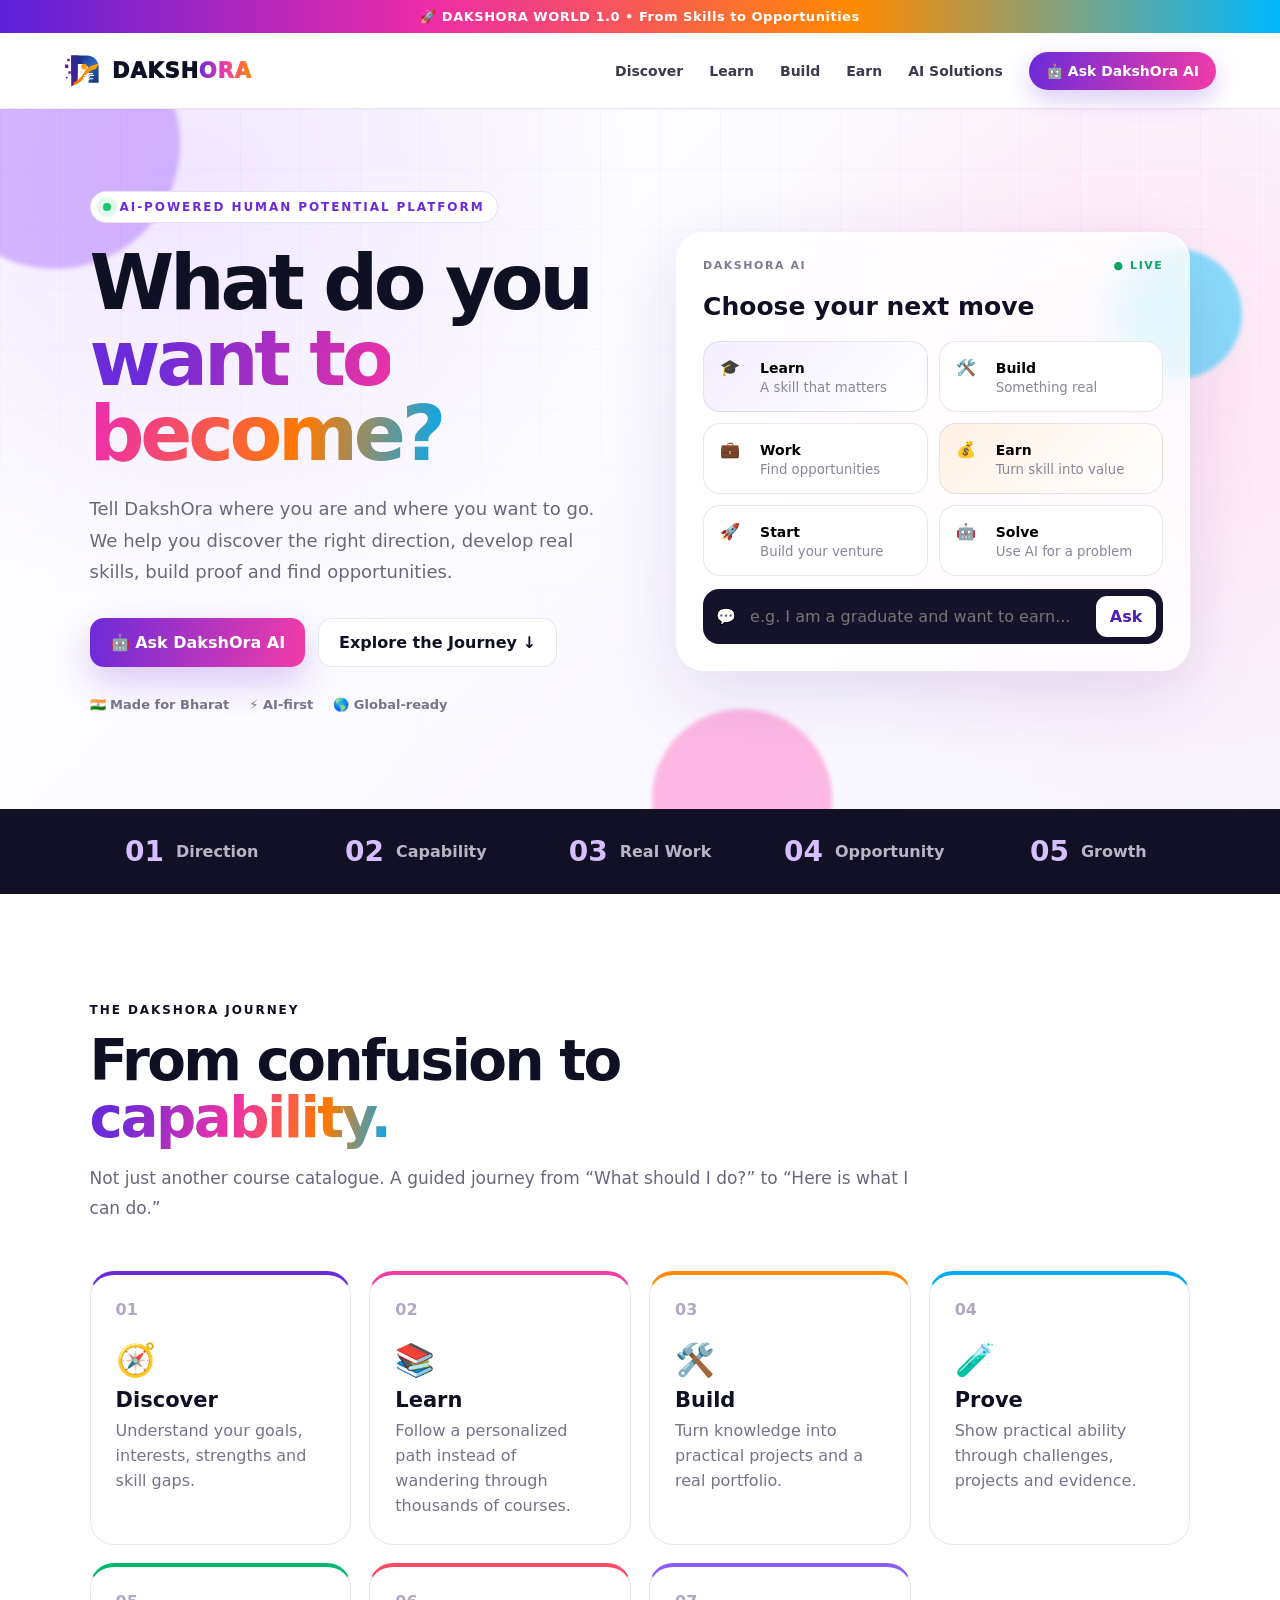
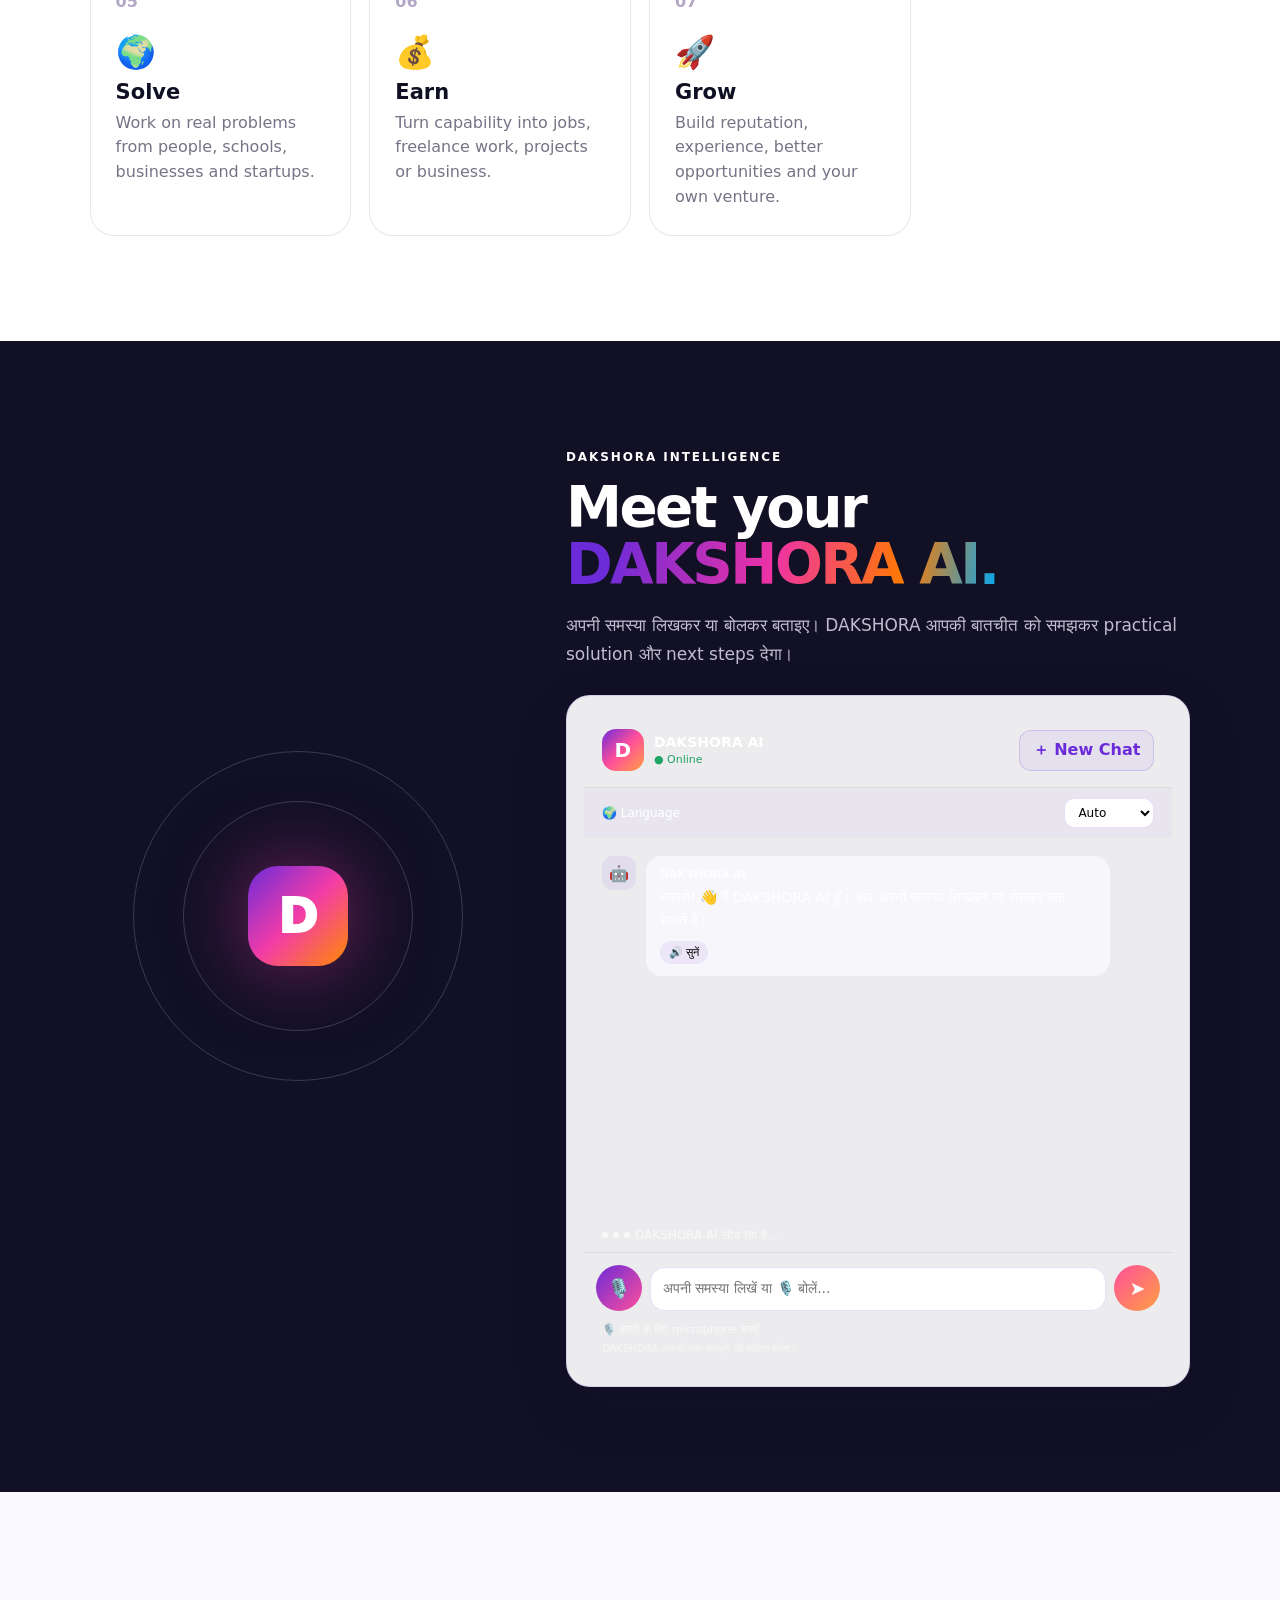
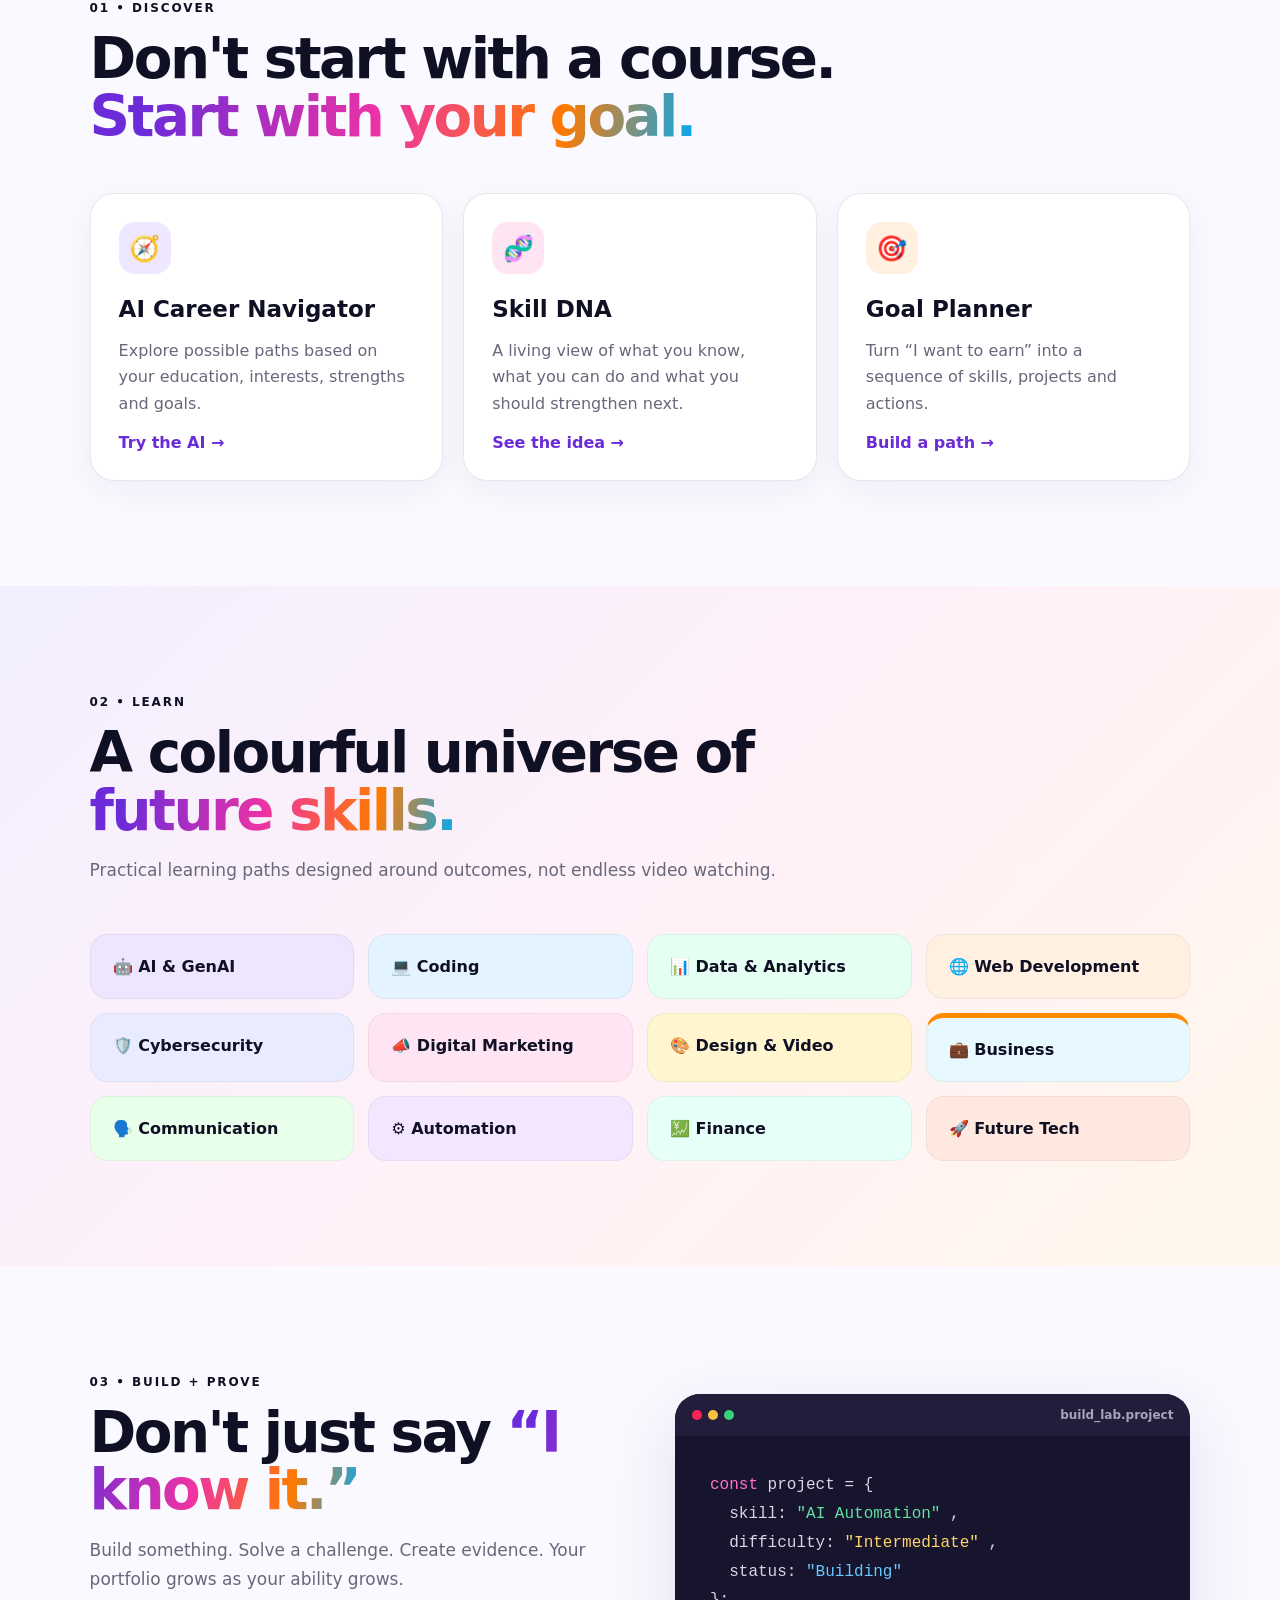
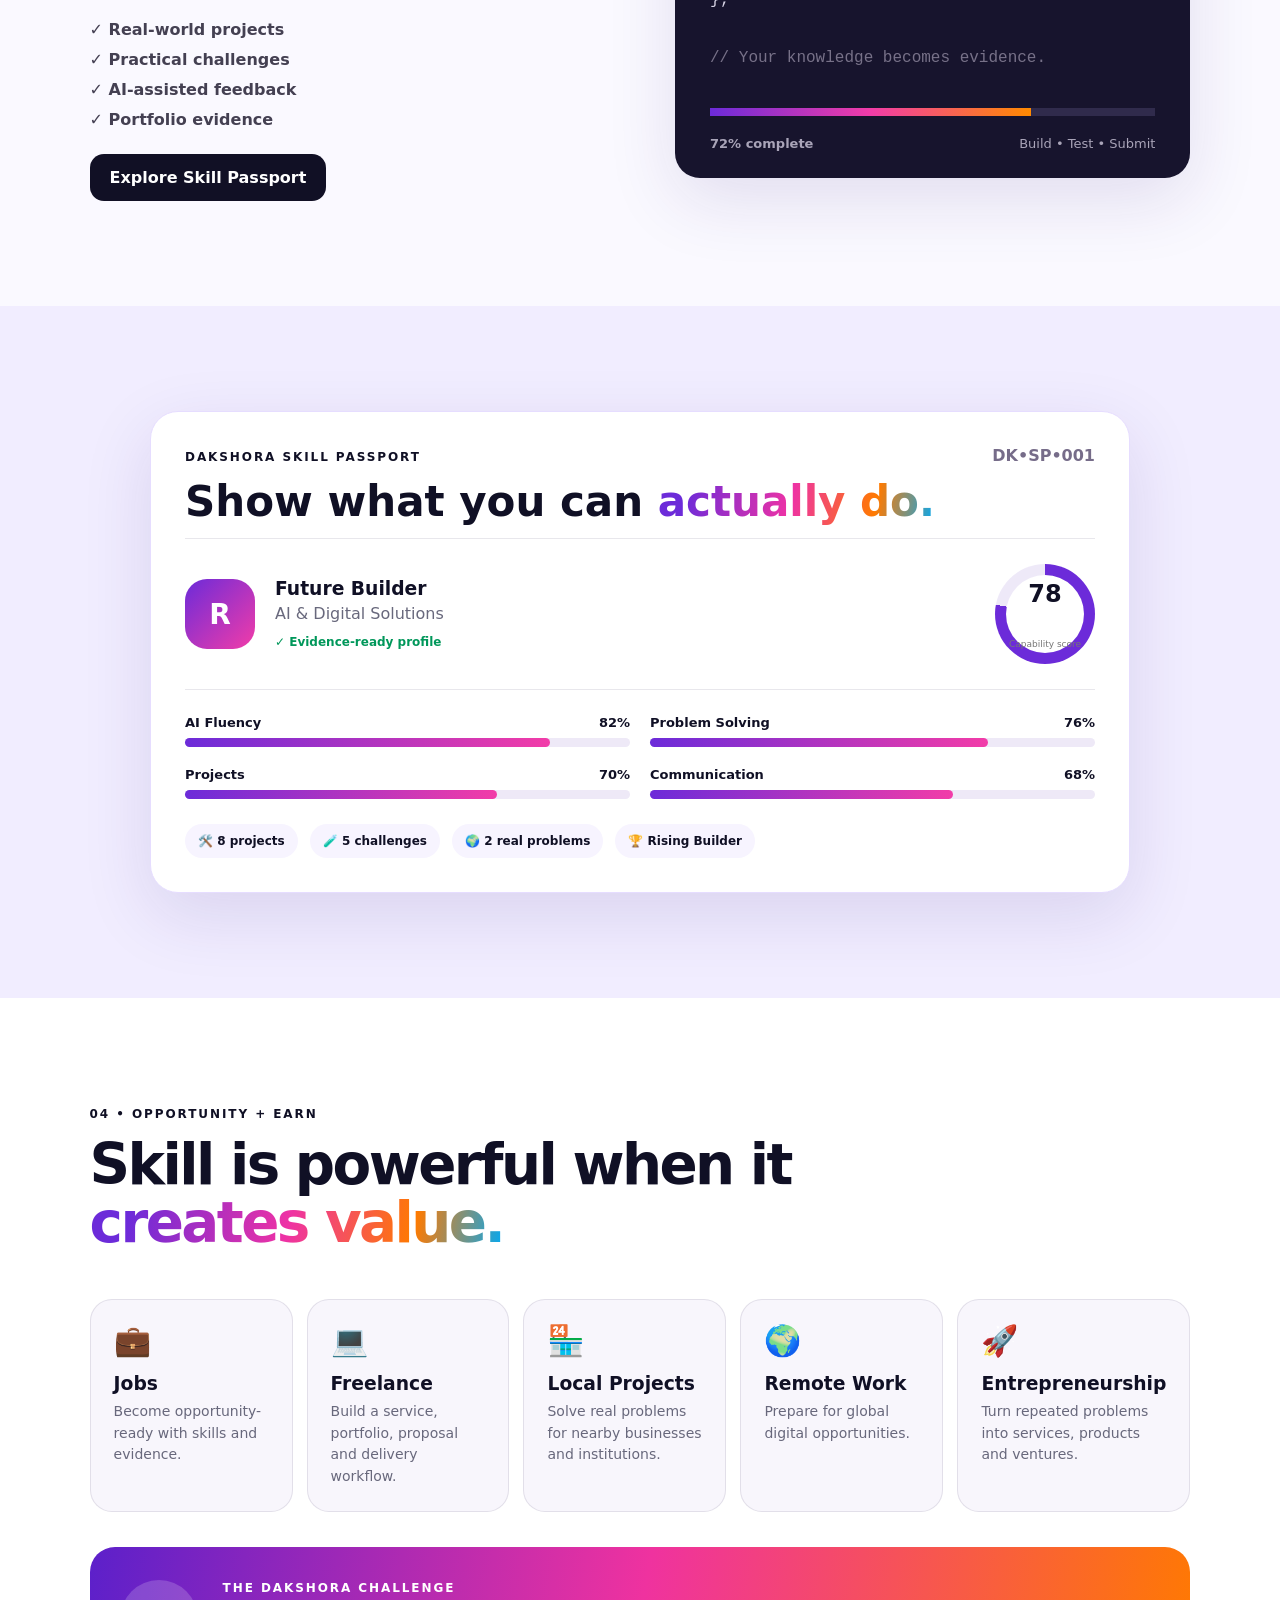
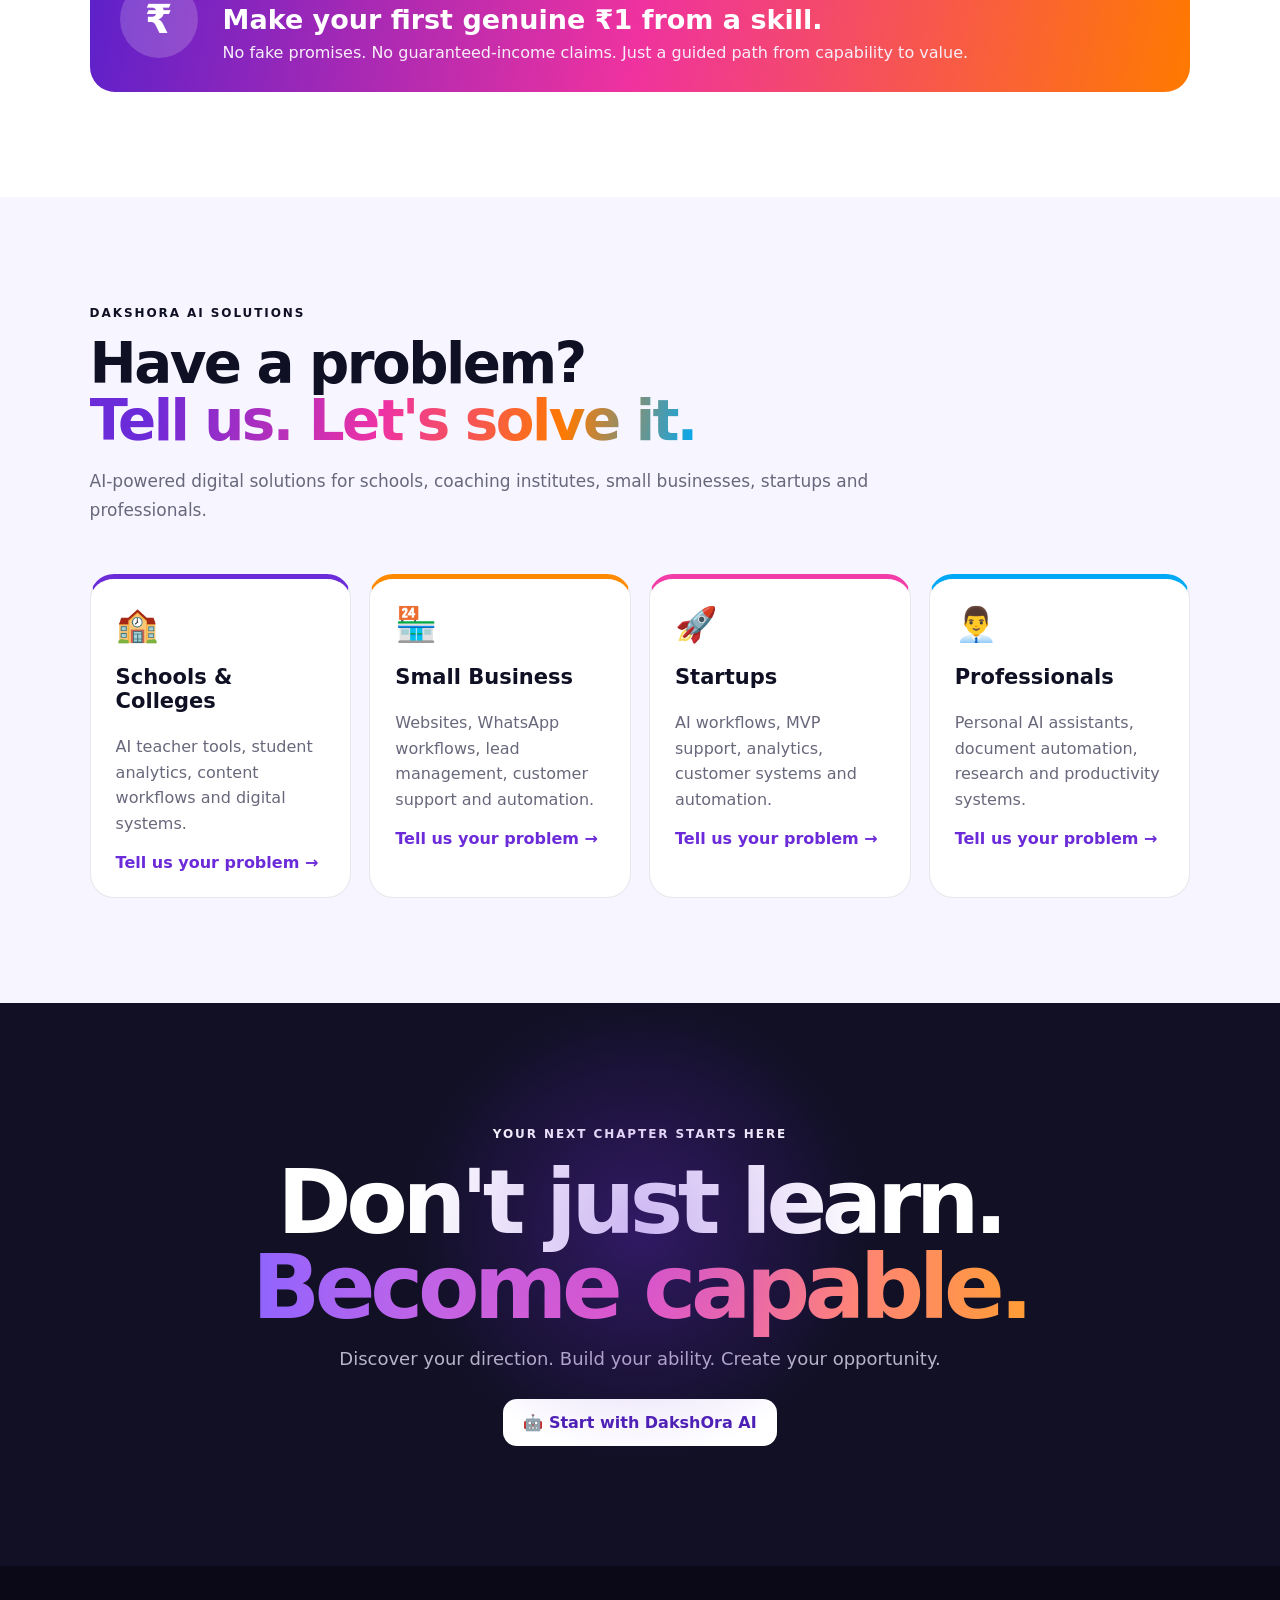
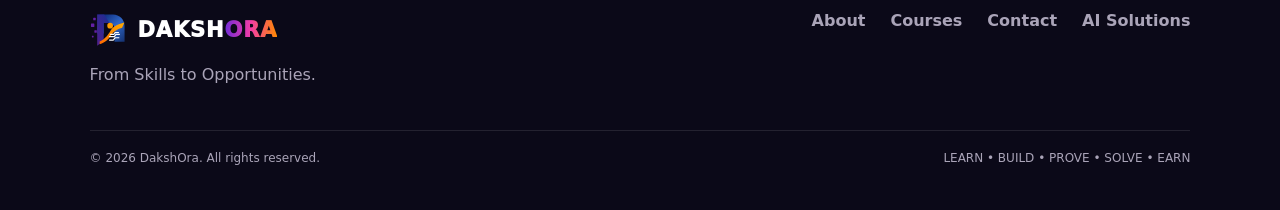
==== commit 1324d9d1: "Update print statement from 'Hello' to 'Goodbye'" ====
--- a/index.html
+++ b/index.html
@@ -2,177 +2,1817 @@
 <html lang="en">
 <head>
   <meta charset="UTF-8">
-  <meta name="viewport" content="width=device-width, initial-scale=1.0">
-  <meta name="theme-color" content="#6c2bd9">
-  <meta name="description" content="DakshOra World - Discover your direction, learn real skills, build projects, prove your ability, solve real problems and create opportunities.">
-  <title>DAKSHORA | Learn • Build • Prove • Solve • Earn</title>
-  <link rel="icon" href="logo.svg" type="image/svg+xml">
-  <link rel="stylesheet" href="styles.css">
+
+  <meta
+    name="viewport"
+    content="width=device-width, initial-scale=1.0"
+  >
+
+  <meta
+    name="theme-color"
+    content="#6c2bd9"
+  >
+
+  <meta
+    name="description"
+    content="DAKSHORA World - Discover your direction, learn real skills, build projects, prove your ability, solve real problems and create opportunities."
+  >
+
+  <title>
+    DAKSHORA | Learn • Build • Prove • Solve • Earn
+  </title>
+
+  <link
+    rel="icon"
+    href="logo.svg"
+    type="image/svg+xml"
+  >
+
+  <link
+    rel="stylesheet"
+    href="styles.css"
+  >
 </head>
+
+
 <body>
-  <div class="announcement">🚀 DAKSHORA WORLD 1.0 • From Skills to Opportunities</div>
+
+  <!-- =====================================
+       ANNOUNCEMENT
+  ====================================== -->
+
+  <div class="announcement">
+    🚀 DAKSHORA WORLD 1.0 • From Skills to Opportunities
+  </div>
+
+
+  <!-- =====================================
+       HEADER
+  ====================================== -->
 
   <header class="site-header">
-    <a class="brand" href="index.html" aria-label="DakshOra home">
-      <img src="logo.svg" alt="DakshOra logo">
-      <span>DAKSH<span>ORA</span></span>
+
+    <a
+      class="brand"
+      href="index.html"
+      aria-label="DakshOra home"
+    >
+
+      <img
+        src="logo.svg"
+        alt="DakshOra logo"
+      >
+
+      <span>
+        DAKSH<span>ORA</span>
+      </span>
+
     </a>
-    <button class="menu-btn" aria-label="Open menu">☰</button>
+
+
+    <button
+      class="menu-btn"
+      aria-label="Open menu"
+      type="button"
+    >
+      ☰
+    </button>
+
+
     <nav class="nav">
-      <a href="#discover">Discover</a>
-      <a href="#learn">Learn</a>
-      <a href="#build">Build</a>
-      <a href="#earn">Earn</a>
-      <a href="#solutions">AI Solutions</a>
-      <a class="nav-cta" href="#ai">Ask DakshOra AI</a>
+
+      <a href="#discover">
+        Discover
+      </a>
+
+      <a href="#learn">
+        Learn
+      </a>
+
+      <a href="#build">
+        Build
+      </a>
+
+      <a href="#earn">
+        Earn
+      </a>
+
+      <a href="#solutions">
+        AI Solutions
+      </a>
+
+      <a
+        class="nav-cta"
+        href="#ai"
+      >
+        🤖 Ask DakshOra AI
+      </a>
+
     </nav>
+
   </header>
 
+
+  <!-- =====================================
+       MAIN
+  ====================================== -->
+
   <main>
+
+
+    <!-- ===================================
+         HERO
+    ==================================== -->
+
     <section class="hero">
-      <div class="orb orb-a"></div><div class="orb orb-b"></div><div class="orb orb-c"></div>
+
+      <div class="orb orb-a"></div>
+      <div class="orb orb-b"></div>
+      <div class="orb orb-c"></div>
+
       <div class="hero-grid"></div>
+
+
       <div class="hero-copy reveal">
-        <div class="eyebrow"><span class="pulse"></span> AI-powered human potential platform</div>
-        <h1>What do you<br><span class="gradient-text">want to become?</span></h1>
-        <p class="hero-sub">Tell DakshOra where you are and where you want to go. We help you discover the right direction, develop real skills, build proof and find opportunities.</p>
+
+        <div class="eyebrow">
+
+          <span class="pulse"></span>
+
+          AI-powered human potential platform
+
+        </div>
+
+
+        <h1>
+
+          What do you
+
+          <br>
+
+          <span class="gradient-text">
+            want to become?
+          </span>
+
+        </h1>
+
+
+        <p class="hero-sub">
+
+          Tell DakshOra where you are and where
+          you want to go. We help you discover
+          the right direction, develop real skills,
+          build proof and find opportunities.
+
+        </p>
+
+
         <div class="hero-actions">
-          <a class="btn btn-primary" href="#ai">🤖 Ask DakshOra AI</a>
-          <a class="btn btn-ghost" href="#journey">Explore the Journey ↓</a>
-        </div>
-        <div class="trust-row"><span>🇮🇳 Made for Bharat</span><span>⚡ AI-first</span><span>🌎 Global-ready</span></div>
-      </div>
+
+          <a
+            class="btn btn-primary"
+            href="#ai"
+          >
+            🤖 Ask DakshOra AI
+          </a>
+
+
+          <a
+            class="btn btn-ghost"
+            href="#journey"
+          >
+            Explore the Journey ↓
+          </a>
+
+        </div>
+
+
+        <div class="trust-row">
+
+          <span>
+            🇮🇳 Made for Bharat
+          </span>
+
+          <span>
+            ⚡ AI-first
+          </span>
+
+          <span>
+            🌎 Global-ready
+          </span>
+
+        </div>
+
+      </div>
+
+
+      <!-- HERO GOAL CARD -->
 
       <div class="goal-card glass reveal">
-        <div class="card-top"><span>DAKSHORA AI</span><span class="live-dot">● LIVE</span></div>
-        <h3>Choose your next move</h3>
+
+        <div class="card-top">
+
+          <span>
+            DAKSHORA AI
+          </span>
+
+          <span class="live-dot">
+            ● LIVE
+          </span>
+
+        </div>
+
+
+        <h3>
+          Choose your next move
+        </h3>
+
+
         <div class="goal-grid">
-          <button data-goal="Learn a skill">🎓<b>Learn</b><small>A skill that matters</small></button>
-          <button data-goal="Build a project">🛠️<b>Build</b><small>Something real</small></button>
-          <button data-goal="Find an opportunity">💼<b>Work</b><small>Find opportunities</small></button>
-          <button data-goal="Start earning">💰<b>Earn</b><small>Turn skill into value</small></button>
-          <button data-goal="Start a business">🚀<b>Start</b><small>Build your venture</small></button>
-          <button data-goal="Get an AI solution">🤖<b>Solve</b><small>Use AI for a problem</small></button>
-        </div>
-        <div class="mini-input"><span>💬</span><input id="heroQuestion" placeholder="e.g. I am a graduate and want to earn..." /><button id="heroAsk">Ask</button></div>
-      </div>
+
+          <button
+            data-goal="I want to learn an important skill."
+            type="button"
+          >
+
+            🎓
+
+            <b>
+              Learn
+            </b>
+
+            <small>
+              A skill that matters
+            </small>
+
+          </button>
+
+
+          <button
+            data-goal="I want to build a real project."
+            type="button"
+          >
+
+            🛠️
+
+            <b>
+              Build
+            </b>
+
+            <small>
+              Something real
+            </small>
+
+          </button>
+
+
+          <button
+            data-goal="I want to find an opportunity."
+            type="button"
+          >
+
+            💼
+
+            <b>
+              Work
+            </b>
+
+            <small>
+              Find opportunities
+            </small>
+
+          </button>
+
+
+          <button
+            data-goal="I want to start earning from my skills."
+            type="button"
+          >
+
+            💰
+
+            <b>
+              Earn
+            </b>
+
+            <small>
+              Turn skill into value
+            </small>
+
+          </button>
+
+
+          <button
+            data-goal="I want to start a business."
+            type="button"
+          >
+
+            🚀
+
+            <b>
+              Start
+            </b>
+
+            <small>
+              Build your venture
+            </small>
+
+          </button>
+
+
+          <button
+            data-goal="I have a problem and want an AI solution."
+            type="button"
+          >
+
+            🤖
+
+            <b>
+              Solve
+            </b>
+
+            <small>
+              Use AI for a problem
+            </small>
+
+          </button>
+
+        </div>
+
+
+        <div class="mini-input">
+
+          <span>
+            💬
+          </span>
+
+          <input
+            id="heroQuestion"
+            type="text"
+            placeholder="e.g. I am a graduate and want to earn..."
+            autocomplete="off"
+          >
+
+          <button
+            id="heroAsk"
+            type="button"
+          >
+            Ask
+          </button>
+
+        </div>
+
+      </div>
+
     </section>
 
+
+    <!-- ===================================
+         STATS
+    ==================================== -->
+
     <section class="stats">
-      <div><strong>01</strong><span>Direction</span></div>
-      <div><strong>02</strong><span>Capability</span></div>
-      <div><strong>03</strong><span>Real Work</span></div>
-      <div><strong>04</strong><span>Opportunity</span></div>
-      <div><strong>05</strong><span>Growth</span></div>
+
+      <div>
+        <strong>01</strong>
+        <span>Direction</span>
+      </div>
+
+      <div>
+        <strong>02</strong>
+        <span>Capability</span>
+      </div>
+
+      <div>
+        <strong>03</strong>
+        <span>Real Work</span>
+      </div>
+
+      <div>
+        <strong>04</strong>
+        <span>Opportunity</span>
+      </div>
+
+      <div>
+        <strong>05</strong>
+        <span>Growth</span>
+      </div>
+
     </section>
 
-    <section id="journey" class="section journey">
-      <div class="section-head reveal"><span class="kicker">THE DAKSHORA JOURNEY</span><h2>From confusion to <span class="gradient-text">capability.</span></h2><p>Not just another course catalogue. A guided journey from “What should I do?” to “Here is what I can do.”</p></div>
+
+    <!-- ===================================
+         JOURNEY
+    ==================================== -->
+
+    <section
+      id="journey"
+      class="section journey"
+    >
+
+      <div class="section-head reveal">
+
+        <span class="kicker">
+          THE DAKSHORA JOURNEY
+        </span>
+
+        <h2>
+
+          From confusion to
+
+          <span class="gradient-text">
+            capability.
+          </span>
+
+        </h2>
+
+        <p>
+
+          Not just another course catalogue.
+          A guided journey from
+          “What should I do?”
+          to
+          “Here is what I can do.”
+
+        </p>
+
+      </div>
+
+
       <div class="journey-line"></div>
+
+
       <div class="journey-grid">
-        <article class="journey-card c1 reveal"><span>01</span><i>🧭</i><h3>Discover</h3><p>Understand your goals, interests, strengths and skill gaps.</p></article>
-        <article class="journey-card c2 reveal"><span>02</span><i>📚</i><h3>Learn</h3><p>Follow a personalized path instead of wandering through thousands of courses.</p></article>
-        <article class="journey-card c3 reveal"><span>03</span><i>🛠️</i><h3>Build</h3><p>Turn knowledge into practical projects and a real portfolio.</p></article>
-        <article class="journey-card c4 reveal"><span>04</span><i>🧪</i><h3>Prove</h3><p>Show practical ability through challenges, projects and evidence.</p></article>
-        <article class="journey-card c5 reveal"><span>05</span><i>🌍</i><h3>Solve</h3><p>Work on real problems from people, schools, businesses and startups.</p></article>
-        <article class="journey-card c6 reveal"><span>06</span><i>💰</i><h3>Earn</h3><p>Turn capability into jobs, freelance work, projects or business.</p></article>
-        <article class="journey-card c7 reveal"><span>07</span><i>🚀</i><h3>Grow</h3><p>Build reputation, experience, better opportunities and your own venture.</p></article>
-      </div>
+
+        <article class="journey-card c1 reveal">
+
+          <span>01</span>
+
+          <i>🧭</i>
+
+          <h3>
+            Discover
+          </h3>
+
+          <p>
+            Understand your goals, interests,
+            strengths and skill gaps.
+          </p>
+
+        </article>
+
+
+        <article class="journey-card c2 reveal">
+
+          <span>02</span>
+
+          <i>📚</i>
+
+          <h3>
+            Learn
+          </h3>
+
+          <p>
+            Follow a personalized path instead
+            of wandering through thousands of courses.
+          </p>
+
+        </article>
+
+
+        <article class="journey-card c3 reveal">
+
+          <span>03</span>
+
+          <i>🛠️</i>
+
+          <h3>
+            Build
+          </h3>
+
+          <p>
+            Turn knowledge into practical projects
+            and a real portfolio.
+          </p>
+
+        </article>
+
+
+        <article class="journey-card c4 reveal">
+
+          <span>04</span>
+
+          <i>🧪</i>
+
+          <h3>
+            Prove
+          </h3>
+
+          <p>
+            Show practical ability through
+            challenges, projects and evidence.
+          </p>
+
+        </article>
+
+
+        <article class="journey-card c5 reveal">
+
+          <span>05</span>
+
+          <i>🌍</i>
+
+          <h3>
+            Solve
+          </h3>
+
+          <p>
+            Work on real problems from people,
+            schools, businesses and startups.
+          </p>
+
+        </article>
+
+
+        <article class="journey-card c6 reveal">
+
+          <span>06</span>
+
+          <i>💰</i>
+
+          <h3>
+            Earn
+          </h3>
+
+          <p>
+            Turn capability into jobs,
+            freelance work, projects or business.
+          </p>
+
+        </article>
+
+
+        <article class="journey-card c7 reveal">
+
+          <span>07</span>
+
+          <i>🚀</i>
+
+          <h3>
+            Grow
+          </h3>
+
+          <p>
+            Build reputation, experience,
+            better opportunities and your own venture.
+          </p>
+
+        </article>
+
+      </div>
+
     </section>
 
-    <section id="ai" class="section ai-section">
+
+    <!-- ===================================
+         DAKSHORA AI CHAT V1.1
+    ==================================== -->
+
+    <section
+      id="ai"
+      class="section ai-section"
+    >
+
       <div class="ai-panel">
-        <div class="ai-visual"><div class="ai-ring r1"></div><div class="ai-ring r2"></div><div class="ai-core">D</div></div>
+
+
+        <!-- AI VISUAL -->
+
+        <div class="ai-visual">
+
+          <div class="ai-ring r1"></div>
+
+          <div class="ai-ring r2"></div>
+
+          <div class="ai-core">
+            D
+          </div>
+
+        </div>
+
+
+        <!-- AI CONTENT -->
+
         <div class="ai-content">
-          <span class="kicker">DAKSHORA INTELLIGENCE</span>
-          <h2>Meet your <span class="gradient-text">Opportunity Copilot.</span></h2>
-          <p>Tell DakshOra your situation. The AI experience is designed to turn your goal into a practical next-step roadmap.</p>
-          <div class="ai-chat">
-            <div class="bubble bot">👋 Tell me your goal. For example: “I know basic computers and want to build a career in AI.”</div>
-            <div class="bubble user" id="userBubble">I want a clear path.</div>
-            <div class="ai-result" id="aiResult"><b>Your starter path</b><span>Discover → Learn → Build → Prove → Opportunity</span></div>
-            <div class="chat-input"><input id="aiInput" placeholder="Tell DakshOra your goal..." /><button id="aiSend">Send</button></div>
+
+          <span class="kicker">
+            DAKSHORA INTELLIGENCE
+          </span>
+
+
+          <h2>
+
+            Meet your
+
+            <span class="gradient-text">
+              DAKSHORA AI.
+            </span>
+
+          </h2>
+
+
+          <p>
+
+            अपनी समस्या लिखकर या बोलकर बताइए।
+            DAKSHORA आपकी बातचीत को समझकर
+            practical solution और next steps देगा।
+
+          </p>
+
+
+          <!-- CHAT -->
+
+          <div
+            class="ai-chat"
+            id="dakshoraChat"
+          >
+
+
+            <!-- CHAT HEADER -->
+
+            <div class="dak-chat-header">
+
+              <div class="dak-ai-profile">
+
+                <div class="dak-ai-avatar">
+                  D
+                </div>
+
+                <div>
+
+                  <strong>
+                    DAKSHORA AI
+                  </strong>
+
+                  <small>
+                    ● Online
+                  </small>
+
+                </div>
+
+              </div>
+
+
+              <button
+                id="newChatBtn"
+                class="new-chat-btn"
+                type="button"
+              >
+
+                ＋ New Chat
+
+              </button>
+
+            </div>
+
+
+            <!-- LANGUAGE -->
+
+            <div class="dak-language-row">
+
+              <span>
+                🌍 Language
+              </span>
+
+
+              <select
+                id="voiceLanguage"
+                aria-label="Select voice language"
+              >
+
+                <option value="auto">
+                  Auto
+                </option>
+
+                <option value="hi-IN">
+                  हिन्दी
+                </option>
+
+                <option value="en-IN">
+                  English
+                </option>
+
+                <option value="bn-IN">
+                  বাংলা
+                </option>
+
+                <option value="mr-IN">
+                  मराठी
+                </option>
+
+                <option value="gu-IN">
+                  ગુજરાતી
+                </option>
+
+                <option value="pa-IN">
+                  ਪੰਜਾਬੀ
+                </option>
+
+                <option value="ta-IN">
+                  தமிழ்
+                </option>
+
+                <option value="te-IN">
+                  తెలుగు
+                </option>
+
+                <option value="kn-IN">
+                  ಕನ್ನಡ
+                </option>
+
+                <option value="ml-IN">
+                  മലയാളം
+                </option>
+
+              </select>
+
+            </div>
+
+
+            <!-- CHAT MESSAGES -->
+
+            <div
+              id="chatMessages"
+              class="chat-messages"
+            >
+
+              <div class="chat-message bot-message">
+
+                <div class="message-avatar">
+                  🤖
+                </div>
+
+
+                <div class="message-content">
+
+                  <strong>
+                    DAKSHORA AI
+                  </strong>
+
+
+                  <p>
+                    नमस्ते! 👋
+                    मैं DAKSHORA AI हूँ।
+                    आप अपनी समस्या लिखकर
+                    या बोलकर बता सकते हैं।
+                  </p>
+
+
+                  <div class="message-actions">
+
+                    <button
+                      type="button"
+                      class="speak-message"
+                    >
+                      🔊 सुनें
+                    </button>
+
+                  </div>
+
+                </div>
+
+              </div>
+
+            </div>
+
+
+            <!-- TYPING INDICATOR -->
+
+            <div
+              id="aiTyping"
+              class="ai-typing"
+              hidden
+            >
+
+              <span></span>
+              <span></span>
+              <span></span>
+
+              DAKSHORA AI सोच रहा है...
+
+            </div>
+
+
+            <!-- INPUT -->
+
+            <div class="dak-input-area">
+
+
+              <button
+                id="aiMic"
+                class="mic-button"
+                type="button"
+                aria-label="Speak to DAKSHORA AI"
+                title="बोलकर पूछें"
+              >
+
+                🎙️
+
+              </button>
+
+
+              <textarea
+                id="aiInput"
+                rows="1"
+                placeholder="अपनी समस्या लिखें या 🎙️ बोलें..."
+                autocomplete="off"
+                aria-label="Message DAKSHORA AI"
+              ></textarea>
+
+
+              <button
+                id="aiSend"
+                class="send-button"
+                type="button"
+                aria-label="Send message"
+              >
+
+                ➤
+
+              </button>
+
+            </div>
+
+
+            <!-- VOICE STATUS -->
+
+            <div
+              id="voiceStatus"
+              class="voice-status"
+            >
+
+              🎙️ बोलने के लिए microphone दबाएँ
+
+            </div>
+
+
+            <div class="dak-input-note">
+
+              DAKSHORA आपकी भाषा समझने की कोशिश करेगा।
+
+            </div>
+
           </div>
-          <small class="note">Prototype mode: AI guidance UI is live. A secure AI API can be connected in the next backend phase.</small>
-        </div>
-      </div>
+
+        </div>
+
+      </div>
+
     </section>
 
-    <section id="discover" class="section">
-      <div class="section-head reveal"><span class="kicker">01 • DISCOVER</span><h2>Don't start with a course.<br><span class="gradient-text">Start with your goal.</span></h2></div>
+
+    <!-- ===================================
+         DISCOVER
+    ==================================== -->
+
+    <section
+      id="discover"
+      class="section"
+    >
+
+      <div class="section-head reveal">
+
+        <span class="kicker">
+          01 • DISCOVER
+        </span>
+
+        <h2>
+
+          Don't start with a course.
+
+          <br>
+
+          <span class="gradient-text">
+            Start with your goal.
+          </span>
+
+        </h2>
+
+      </div>
+
+
       <div class="feature-grid">
-        <article class="feature-card reveal"><div class="icon purple">🧭</div><h3>AI Career Navigator</h3><p>Explore possible paths based on your education, interests, strengths and goals.</p><a href="#ai">Try the AI →</a></article>
-        <article class="feature-card reveal"><div class="icon pink">🧬</div><h3>Skill DNA</h3><p>A living view of what you know, what you can do and what you should strengthen next.</p><a href="#passport">See the idea →</a></article>
-        <article class="feature-card reveal"><div class="icon orange">🎯</div><h3>Goal Planner</h3><p>Turn “I want to earn” into a sequence of skills, projects and actions.</p><a href="#earn">Build a path →</a></article>
-      </div>
+
+        <article class="feature-card reveal">
+
+          <div class="icon purple">
+            🧭
+          </div>
+
+          <h3>
+            AI Career Navigator
+          </h3>
+
+          <p>
+            Explore possible paths based on
+            your education, interests,
+            strengths and goals.
+          </p>
+
+          <a href="#ai">
+            Try the AI →
+          </a>
+
+        </article>
+
+
+        <article class="feature-card reveal">
+
+          <div class="icon pink">
+            🧬
+          </div>
+
+          <h3>
+            Skill DNA
+          </h3>
+
+          <p>
+            A living view of what you know,
+            what you can do and what you
+            should strengthen next.
+          </p>
+
+          <a href="#passport">
+            See the idea →
+          </a>
+
+        </article>
+
+
+        <article class="feature-card reveal">
+
+          <div class="icon orange">
+            🎯
+          </div>
+
+          <h3>
+            Goal Planner
+          </h3>
+
+          <p>
+            Turn “I want to earn” into a
+            sequence of skills, projects
+            and actions.
+          </p>
+
+          <a href="#earn">
+            Build a path →
+          </a>
+
+        </article>
+
+      </div>
+
     </section>
 
-    <section id="learn" class="section colored-section">
-      <div class="section-head reveal"><span class="kicker">02 • LEARN</span><h2>A colourful universe of <span class="gradient-text">future skills.</span></h2><p>Practical learning paths designed around outcomes, not endless video watching.</p></div>
+
+    <!-- ===================================
+         LEARN
+    ==================================== -->
+
+    <section
+      id="learn"
+      class="section colored-section"
+    >
+
+      <div class="section-head reveal">
+
+        <span class="kicker">
+          02 • LEARN
+        </span>
+
+        <h2>
+
+          A colourful universe of
+
+          <span class="gradient-text">
+            future skills.
+          </span>
+
+        </h2>
+
+        <p>
+          Practical learning paths designed
+          around outcomes, not endless
+          video watching.
+        </p>
+
+      </div>
+
+
       <div class="skill-grid">
-        <div class="skill-chip ai">🤖 AI & GenAI</div><div class="skill-chip code">💻 Coding</div><div class="skill-chip data">📊 Data & Analytics</div><div class="skill-chip web">🌐 Web Development</div>
-        <div class="skill-chip cyber">🛡️ Cybersecurity</div><div class="skill-chip marketing">📣 Digital Marketing</div><div class="skill-chip design">🎨 Design & Video</div><div class="skill-chip business">💼 Business</div>
-        <div class="skill-chip english">🗣️ Communication</div><div class="skill-chip automation">⚙️ Automation</div><div class="skill-chip finance">💹 Finance</div><div class="skill-chip future">🚀 Future Tech</div>
-      </div>
+
+        <div class="skill-chip ai">
+          🤖 AI & GenAI
+        </div>
+
+        <div class="skill-chip code">
+          💻 Coding
+        </div>
+
+        <div class="skill-chip data">
+          📊 Data & Analytics
+        </div>
+
+        <div class="skill-chip web">
+          🌐 Web Development
+        </div>
+
+        <div class="skill-chip cyber">
+          🛡️ Cybersecurity
+        </div>
+
+        <div class="skill-chip marketing">
+          📣 Digital Marketing
+        </div>
+
+        <div class="skill-chip design">
+          🎨 Design & Video
+        </div>
+
+        <div class="skill-chip business">
+          💼 Business
+        </div>
+
+        <div class="skill-chip english">
+          🗣️ Communication
+        </div>
+
+        <div class="skill-chip automation">
+          ⚙️ Automation
+        </div>
+
+        <div class="skill-chip finance">
+          💹 Finance
+        </div>
+
+        <div class="skill-chip future">
+          🚀 Future Tech
+        </div>
+
+      </div>
+
     </section>
 
-    <section id="build" class="section">
+
+    <!-- ===================================
+         BUILD + PROVE
+    ==================================== -->
+
+    <section
+      id="build"
+      class="section"
+    >
+
       <div class="split">
-        <div class="split-copy reveal"><span class="kicker">03 • BUILD + PROVE</span><h2>Don't just say <span class="gradient-text">“I know it.”</span></h2><p>Build something. Solve a challenge. Create evidence. Your portfolio grows as your ability grows.</p><div class="check-list"><span>✓ Real-world projects</span><span>✓ Practical challenges</span><span>✓ AI-assisted feedback</span><span>✓ Portfolio evidence</span></div><a class="btn btn-dark" href="#passport">Explore Skill Passport</a></div>
-        <div class="build-card reveal"><div class="window-bar"><span></span><span></span><span></span><b>build_lab.project</b></div><div class="project-code"><span class="pink-t">const</span> project = {<br>&nbsp;&nbsp;skill: <span class="green-t">"AI Automation"</span>,<br>&nbsp;&nbsp;difficulty: <span class="yellow-t">"Intermediate"</span>,<br>&nbsp;&nbsp;status: <span class="blue-t">"Building"</span><br>};<br><br><span class="comment-t">// Your knowledge becomes evidence.</span></div><div class="progress"><span style="width:72%"></span></div><div class="project-meta"><b>72% complete</b><span>Build • Test • Submit</span></div></div>
-      </div>
+
+
+        <div class="split-copy reveal">
+
+          <span class="kicker">
+            03 • BUILD + PROVE
+          </span>
+
+
+          <h2>
+
+            Don't just say
+
+            <span class="gradient-text">
+              “I know it.”
+            </span>
+
+          </h2>
+
+
+          <p>
+
+            Build something.
+            Solve a challenge.
+            Create evidence.
+            Your portfolio grows as
+            your ability grows.
+
+          </p>
+
+
+          <div class="check-list">
+
+            <span>
+              ✓ Real-world projects
+            </span>
+
+            <span>
+              ✓ Practical challenges
+            </span>
+
+            <span>
+              ✓ AI-assisted feedback
+            </span>
+
+            <span>
+              ✓ Portfolio evidence
+            </span>
+
+          </div>
+
+
+          <a
+            class="btn btn-dark"
+            href="#passport"
+          >
+            Explore Skill Passport
+          </a>
+
+        </div>
+
+
+        <div class="build-card reveal">
+
+          <div class="window-bar">
+
+            <span></span>
+            <span></span>
+            <span></span>
+
+            <b>
+              build_lab.project
+            </b>
+
+          </div>
+
+
+          <div class="project-code">
+
+            <span class="pink-t">
+              const
+            </span>
+
+            project = {
+
+            <br>
+
+            &nbsp;&nbsp;skill:
+
+            <span class="green-t">
+              "AI Automation"
+            </span>,
+
+            <br>
+
+            &nbsp;&nbsp;difficulty:
+
+            <span class="yellow-t">
+              "Intermediate"
+            </span>,
+
+            <br>
+
+            &nbsp;&nbsp;status:
+
+            <span class="blue-t">
+              "Building"
+            </span>
+
+            <br>
+
+            };
+
+            <br><br>
+
+            <span class="comment-t">
+              // Your knowledge becomes evidence.
+            </span>
+
+          </div>
+
+
+          <div class="progress">
+
+            <span style="width:72%"></span>
+
+          </div>
+
+
+          <div class="project-meta">
+
+            <b>
+              72% complete
+            </b>
+
+            <span>
+              Build • Test • Submit
+            </span>
+
+          </div>
+
+        </div>
+
+      </div>
+
     </section>
 
-    <section id="passport" class="section passport-section">
+
+    <!-- ===================================
+         SKILL PASSPORT
+    ==================================== -->
+
+    <section
+      id="passport"
+      class="section passport-section"
+    >
+
       <div class="passport reveal">
-        <div class="passport-top"><div><span class="kicker">DAKSHORA SKILL PASSPORT</span><h2>Show what you can <span class="gradient-text">actually do.</span></h2></div><div class="passport-id">DK•SP•001</div></div>
+
+
+        <div class="passport-top">
+
+          <div>
+
+            <span class="kicker">
+              DAKSHORA SKILL PASSPORT
+            </span>
+
+
+            <h2>
+
+              Show what you can
+
+              <span class="gradient-text">
+                actually do.
+              </span>
+
+            </h2>
+
+          </div>
+
+
+          <div class="passport-id">
+            DK•SP•001
+          </div>
+
+        </div>
+
+
         <div class="passport-body">
-          <div class="avatar">R</div><div class="identity"><h3>Future Builder</h3><p>AI & Digital Solutions</p><span class="verified">✓ Evidence-ready profile</span></div>
-          <div class="score"><b>78</b><span>Capability score</span></div>
-        </div>
+
+          <div class="avatar">
+            R
+          </div>
+
+
+          <div class="identity">
+
+            <h3>
+              Future Builder
+            </h3>
+
+            <p>
+              AI & Digital Solutions
+            </p>
+
+            <span class="verified">
+              ✓ Evidence-ready profile
+            </span>
+
+          </div>
+
+
+          <div class="score">
+
+            <b>
+              78
+            </b>
+
+            <span>
+              Capability score
+            </span>
+
+          </div>
+
+        </div>
+
+
         <div class="skill-bars">
-          <div><label>AI Fluency <b>82%</b></label><span><i style="width:82%"></i></span></div>
-          <div><label>Problem Solving <b>76%</b></label><span><i style="width:76%"></i></span></div>
-          <div><label>Projects <b>70%</b></label><span><i style="width:70%"></i></span></div>
-          <div><label>Communication <b>68%</b></label><span><i style="width:68%"></i></span></div>
-        </div>
-        <div class="passport-footer"><span>🛠️ 8 projects</span><span>🧪 5 challenges</span><span>🌍 2 real problems</span><span>🏆 Rising Builder</span></div>
-      </div>
+
+          <div>
+
+            <label>
+              AI Fluency
+              <b>82%</b>
+            </label>
+
+            <span>
+              <i style="width:82%"></i>
+            </span>
+
+          </div>
+
+
+          <div>
+
+            <label>
+              Problem Solving
+              <b>76%</b>
+            </label>
+
+            <span>
+              <i style="width:76%"></i>
+            </span>
+
+          </div>
+
+
+          <div>
+
+            <label>
+              Projects
+              <b>70%</b>
+            </label>
+
+            <span>
+              <i style="width:70%"></i>
+            </span>
+
+          </div>
+
+
+          <div>
+
+            <label>
+              Communication
+              <b>68%</b>
+            </label>
+
+            <span>
+              <i style="width:68%"></i>
+            </span>
+
+          </div>
+
+        </div>
+
+
+        <div class="passport-footer">
+
+          <span>
+            🛠️ 8 projects
+          </span>
+
+          <span>
+            🧪 5 challenges
+          </span>
+
+          <span>
+            🌍 2 real problems
+          </span>
+
+          <span>
+            🏆 Rising Builder
+          </span>
+
+        </div>
+
+      </div>
+
     </section>
 
-    <section id="earn" class="section earn-section">
-      <div class="section-head reveal"><span class="kicker">04 • OPPORTUNITY + EARN</span><h2>Skill is powerful when it <span class="gradient-text">creates value.</span></h2></div>
+
+    <!-- ===================================
+         EARN
+    ==================================== -->
+
+    <section
+      id="earn"
+      class="section earn-section"
+    >
+
+      <div class="section-head reveal">
+
+        <span class="kicker">
+          04 • OPPORTUNITY + EARN
+        </span>
+
+        <h2>
+
+          Skill is powerful when it
+
+          <span class="gradient-text">
+            creates value.
+          </span>
+
+        </h2>
+
+      </div>
+
+
       <div class="earn-grid">
-        <article><i>💼</i><h3>Jobs</h3><p>Become opportunity-ready with skills and evidence.</p></article>
-        <article><i>💻</i><h3>Freelance</h3><p>Build a service, portfolio, proposal and delivery workflow.</p></article>
-        <article><i>🏪</i><h3>Local Projects</h3><p>Solve real problems for nearby businesses and institutions.</p></article>
-        <article><i>🌍</i><h3>Remote Work</h3><p>Prepare for global digital opportunities.</p></article>
-        <article><i>🚀</i><h3>Entrepreneurship</h3><p>Turn repeated problems into services, products and ventures.</p></article>
-      </div>
-      <div class="first-rupee"><div>₹</div><div><span class="kicker">THE DAKSHORA CHALLENGE</span><h3>Make your first genuine ₹1 from a skill.</h3><p>No fake promises. No guaranteed-income claims. Just a guided path from capability to value.</p></div></div>
+
+        <article>
+
+          <i>💼</i>
+
+          <h3>
+            Jobs
+          </h3>
+
+          <p>
+            Become opportunity-ready with
+            skills and evidence.
+          </p>
+
+        </article>
+
+
+        <article>
+
+          <i>💻</i>
+
+          <h3>
+            Freelance
+          </h3>
+
+          <p>
+            Build a service, portfolio,
+            proposal and delivery workflow.
+          </p>
+
+        </article>
+
+
+        <article>
+
+          <i>🏪</i>
+
+          <h3>
+            Local Projects
+          </h3>
+
+          <p>
+            Solve real problems for nearby
+            businesses and institutions.
+          </p>
+
+        </article>
+
+
+        <article>
+
+          <i>🌍</i>
+
+          <h3>
+            Remote Work
+          </h3>
+
+          <p>
+            Prepare for global digital
+            opportunities.
+          </p>
+
+        </article>
+
+
+        <article>
+
+          <i>🚀</i>
+
+          <h3>
+            Entrepreneurship
+          </h3>
+
+          <p>
+            Turn repeated problems into
+            services, products and ventures.
+          </p>
+
+        </article>
+
+      </div>
+
+
+      <div class="first-rupee">
+
+        <div>
+          ₹
+        </div>
+
+
+        <div>
+
+          <span class="kicker">
+            THE DAKSHORA CHALLENGE
+          </span>
+
+          <h3>
+            Make your first genuine ₹1 from a skill.
+          </h3>
+
+          <p>
+            No fake promises.
+            No guaranteed-income claims.
+            Just a guided path from capability
+            to value.
+          </p>
+
+        </div>
+
+      </div>
+
     </section>
 
-    <section id="solutions" class="section solutions">
-      <div class="section-head reveal"><span class="kicker">DAKSHORA AI SOLUTIONS</span><h2>Have a problem?<br><span class="gradient-text">Tell us. Let's solve it.</span></h2><p>AI-powered digital solutions for schools, coaching institutes, small businesses, startups and professionals.</p></div>
+
+    <!-- ===================================
+         AI SOLUTIONS
+    ==================================== -->
+
+    <section
+      id="solutions"
+      class="section solutions"
+    >
+
+      <div class="section-head reveal">
+
+        <span class="kicker">
+          DAKSHORA AI SOLUTIONS
+        </span>
+
+
+        <h2>
+
+          Have a problem?
+
+          <br>
+
+          <span class="gradient-text">
+            Tell us. Let's solve it.
+          </span>
+
+        </h2>
+
+
+        <p>
+
+          AI-powered digital solutions for
+          schools, coaching institutes,
+          small businesses, startups
+          and professionals.
+
+        </p>
+
+      </div>
+
+
       <div class="solution-grid">
-        <article class="solution-card school"><span>🏫</span><h3>Schools & Colleges</h3><p>AI teacher tools, student analytics, content workflows and digital systems.</p><button data-solution="School AI Solution">Tell us your problem →</button></article>
-        <article class="solution-card business"><span>🏪</span><h3>Small Business</h3><p>Websites, WhatsApp workflows, lead management, customer support and automation.</p><button data-solution="Small Business AI Solution">Tell us your problem →</button></article>
-        <article class="solution-card startup"><span>🚀</span><h3>Startups</h3><p>AI workflows, MVP support, analytics, customer systems and automation.</p><button data-solution="Startup AI Solution">Tell us your problem →</button></article>
-        <article class="solution-card pro"><span>👨‍💼</span><h3>Professionals</h3><p>Personal AI assistants, document automation, research and productivity systems.</p><button data-solution="Professional AI Solution">Tell us your problem →</button></article>
-      </div>
+
+
+        <article class="solution-card school">
+
+          <span>
+            🏫
+          </span>
+
+          <h3>
+            Schools & Colleges
+          </h3>
+
+          <p>
+            AI teacher tools, student analytics,
+            content workflows and digital systems.
+          </p>
+
+          <button
+            data-solution="School AI Solution"
+            type="button"
+          >
+            Tell us your problem →
+          </button>
+
+        </article>
+
+
+        <article class="solution-card business">
+
+          <span>
+            🏪
+          </span>
+
+          <h3>
+            Small Business
+          </h3>
+
+          <p>
+            Websites, WhatsApp workflows,
+            lead management, customer support
+            and automation.
+          </p>
+
+          <button
+            data-solution="Small Business AI Solution"
+            type="button"
+          >
+            Tell us your problem →
+          </button>
+
+        </article>
+
+
+        <article class="solution-card startup">
+
+          <span>
+            🚀
+          </span>
+
+          <h3>
+            Startups
+          </h3>
+
+          <p>
+            AI workflows, MVP support,
+            analytics, customer systems
+            and automation.
+          </p>
+
+          <button
+            data-solution="Startup AI Solution"
+            type="button"
+          >
+            Tell us your problem →
+          </button>
+
+        </article>
+
+
+        <article class="solution-card pro">
+
+          <span>
+            👨‍💼
+          </span>
+
+          <h3>
+            Professionals
+          </h3>
+
+          <p>
+            Personal AI assistants,
+            document automation,
+            research and productivity systems.
+          </p>
+
+          <button
+            data-solution="Professional AI Solution"
+            type="button"
+          >
+            Tell us your problem →
+          </button>
+
+        </article>
+
+      </div>
+
     </section>
 
+
+    <!-- ===================================
+         CTA
+    ==================================== -->
+
     <section class="cta">
-      <div class="cta-orb"></div><span class="kicker">YOUR NEXT CHAPTER STARTS HERE</span><h2>Don't just learn.<br><span>Become capable.</span></h2><p>Discover your direction. Build your ability. Create your opportunity.</p><a class="btn btn-light" href="#ai">🤖 Start with DakshOra AI</a></section>
+
+      <div class="cta-orb"></div>
+
+
+      <span class="kicker">
+        YOUR NEXT CHAPTER STARTS HERE
+      </span>
+
+
+      <h2>
+
+        Don't just learn.
+
+        <br>
+
+        <span>
+          Become capable.
+        </span>
+
+      </h2>
+
+
+      <p>
+        Discover your direction.
+        Build your ability.
+        Create your opportunity.
+      </p>
+
+
+      <a
+        class="btn btn-light"
+        href="#ai"
+      >
+        🤖 Start with DakshOra AI
+      </a>
+
+    </section>
+
   </main>
 
+
+  <!-- =====================================
+       FOOTER
+  ====================================== -->
+
   <footer class="footer">
-    <div><a class="brand" href="#"><img src="logo.svg" alt=""><span>DAKSH<span>ORA</span></span></a><p>From Skills to Opportunities.</p></div>
-    <div class="footer-links"><a href="about.html">About</a><a href="courses.html">Courses</a><a href="contact.html">Contact</a><a href="#solutions">AI Solutions</a></div>
-    <div class="footer-bottom"><span>© 2026 DakshOra. All rights reserved.</span><span>LEARN • BUILD • PROVE • SOLVE • EARN</span></div>
+
+
+    <div>
+
+      <a
+        class="brand"
+        href="#"
+      >
+
+        <img
+          src="logo.svg"
+          alt="DAKSHORA logo"
+        >
+
+        <span>
+          DAKSH<span>ORA</span>
+        </span>
+
+      </a>
+
+
+      <p>
+        From Skills to Opportunities.
+      </p>
+
+    </div>
+
+
+    <div class="footer-links">
+
+      <a href="about.html">
+        About
+      </a>
+
+      <a href="courses.html">
+        Courses
+      </a>
+
+      <a href="contact.html">
+        Contact
+      </a>
+
+      <a href="#solutions">
+        AI Solutions
+      </a>
+
+    </div>
+
+
+    <div class="footer-bottom">
+
+      <span>
+        © 2026 DakshOra.
+        All rights reserved.
+      </span>
+
+      <span>
+        LEARN • BUILD • PROVE • SOLVE • EARN
+      </span>
+
+    </div>
+
   </footer>
 
-  <div id="toast" class="toast"></div>
+
+  <!-- =====================================
+       TOAST
+  ====================================== -->
+
+  <div
+    id="toast"
+    class="toast"
+  ></div>
+
+
+  <!-- =====================================
+       JAVASCRIPT
+  ====================================== -->
+
   <script src="script.js"></script>
+
 </body>
-</html>+</html>
--- a/styles.css
+++ b/styles.css
@@ -1,817 +1,457 @@
 :root{
---bg:#061326;--bg2:#091a31;--panel:#0d2038;--panel2:#102842;
---blue:#3d93ff;--blue2:#72b8ff;--orange:#ff8a00;--purple:#9d3fc5;
---white:#f5f8ff;--muted:#8fa5bd;--line:rgba(160,195,230,.14);
---radius:26px;--max:1180px;
-}
-
-*{
-box-sizing:border-box
-}
-
-html{
-scroll-behavior:smooth
-}
-
-body{
-margin:0;
-background:var(--bg);
-color:var(--white);
-font-family:Inter,ui-sans-serif,system-ui,-apple-system,BlinkMacSystemFont,"Segoe UI",Arial,sans-serif;
-line-height:1.5
-}
-
-a{
-color:inherit;
-text-decoration:none
-}
-
-button{
-font:inherit
-}
-
-body:before{
-content:"";
-position:fixed;
-inset:0;
-pointer-events:none;
-background-image:
-linear-gradient(rgba(120,170,220,.035) 1px,transparent 1px),
-linear-gradient(90deg,rgba(120,170,220,.035) 1px,transparent 1px);
-background-size:64px 64px;
-mask-image:linear-gradient(to bottom,black,transparent 75%);
-z-index:-1
-}
-
-.site-header{
-height:78px;
-position:sticky;
-top:0;
-z-index:50;
-display:flex;
-align-items:center;
-justify-content:space-between;
-padding:0 32px;
-border-bottom:1px solid var(--line);
-background:rgba(5,16,31,.82);
-backdrop-filter:blur(18px)
-}
-
-.brand{
-display:flex;
-align-items:center;
-gap:11px;
-min-width:235px
-}
-
-.brand img{
-width:42px;
-height:42px;
-object-fit:contain
-}
-
-.brand span{
-display:flex;
-flex-direction:column
-}
-
-.brand b{
-font-size:17px;
-letter-spacing:2.5px
-}
-
-.brand small{
-font-size:7px;
-letter-spacing:1.6px;
-color:#8da6c0;
-margin-top:1px
-}
-
-.desktop-nav{
-display:flex;
-gap:30px;
-font-size:12px;
-color:#a9b9ca
-}
-
-.desktop-nav a{
-transition:.2s
-}
-
-.desktop-nav a:hover,
-.desktop-nav .active{
-color:white
-}
-
-.header-cta{
-border:1px solid var(--line);
-background:rgba(255,255,255,.035);
-padding:10px 17px;
-border-radius:999px;
-font-size:11px
-}
-
-.header-cta span{
-color:var(--blue2)
-}
-
-.menu-btn{
-display:none;
-background:rgba(255,255,255,.06);
-border:1px solid var(--line);
-color:white;
-border-radius:14px;
-width:48px;
-height:44px;
-font-size:22px;
-cursor:pointer;
-transition:.25s;
-position:relative;
-z-index:101
-}
-
-.menu-btn:hover{
-background:rgba(61,147,255,.15);
-border-color:rgba(61,147,255,.35)
-}
-
-.hero{
-max-width:var(--max);
-margin:auto;
-min-height:calc(100vh - 78px);
-padding:72px 24px 80px;
-display:grid;
-grid-template-columns:1.05fr .95fr;
-gap:70px;
-align-items:center;
-position:relative
-}
-
-.hero:after{
-content:"";
-position:absolute;
-width:520px;
-height:520px;
-right:-160px;
-top:80px;
-background:radial-gradient(circle,rgba(39,116,255,.20),transparent 68%);
-filter:blur(12px);
-z-index:-1
-}
-
-.eyebrow,
-.section-label{
-font-size:10px;
-letter-spacing:3px;
-color:var(--blue2);
-font-weight:700
-}
-
-.eyebrow{
-display:inline-flex;
-align-items:center;
-gap:9px;
-padding:10px 15px;
-border:1px solid rgba(70,150,255,.25);
-background:rgba(45,130,255,.06);
-border-radius:999px
-}
-
-.eyebrow span{
-width:6px;
-height:6px;
-background:var(--blue);
-border-radius:50%;
-box-shadow:0 0 15px var(--blue)
-}
-
-.hero h1{
-font-size:clamp(58px,7vw,98px);
-line-height:.86;
-letter-spacing:-5px;
-margin:30px 0 28px;
-font-weight:800
-}
-
-.hero h1 em,
-.intro h2 em,
-.services h2 em,
-.pathway h2 em,
-.cta-band h2 em{
-font-style:normal;
-background:linear-gradient(100deg,#4b9cff,#74b7ff);
--webkit-background-clip:text;
-background-clip:text;
-color:transparent
-}
-
-.hero-text{
-max-width:570px;
-color:#9cb0c5;
-font-size:16px;
-line-height:1.8;
-margin-bottom:30px
-}
-
-.hero-actions{
-display:flex;
-gap:12px;
-flex-wrap:wrap
-}
-
-.btn{
-display:inline-flex;
-justify-content:center;
-align-items:center;
-gap:12px;
-border-radius:12px;
-padding:14px 21px;
-font-weight:700;
-font-size:12px;
-transition:.25s
-}
-
-.btn-primary{
-background:linear-gradient(135deg,#2d8cff,#1769e8);
-box-shadow:0 12px 35px rgba(24,106,232,.22)
-}
-
-.btn-primary:hover{
-transform:translateY(-2px);
-box-shadow:0 16px 40px rgba(24,106,232,.35)
-}
-
-.btn-ghost{
-border:1px solid var(--line);
-background:rgba(255,255,255,.035)
-}
-
-.btn-ghost:hover{
-background:rgba(255,255,255,.08)
-}
-
-.proof-row{
-display:flex;
-gap:20px;
-flex-wrap:wrap;
-margin-top:24px;
-color:#70879f;
-font-size:10px;
-letter-spacing:.5px
-}
-
-.method-card{
-position:relative;
-min-height:500px;
-border:1px solid rgba(165,205,240,.15);
-border-radius:var(--radius);
-padding:30px;
-background:linear-gradient(145deg,rgba(31,55,80,.72),rgba(9,24,43,.72));
-box-shadow:0 30px 80px rgba(0,0,0,.25);
-overflow:hidden
-}
-
-.method-card:before{
-content:"";
-position:absolute;
-inset:1px;
-background:linear-gradient(135deg,rgba(255,255,255,.06),transparent 35%);
-pointer-events:none
-}
-
-.card-top{
-display:flex;
-justify-content:space-between;
-font-size:9px;
-letter-spacing:2px;
-color:#7890a9
-}
-
-.live{
-color:#9cb2c8
-}
-
-.live i{
-display:inline-block;
-width:6px;
-height:6px;
-background:#62b2ff;
-border-radius:50%;
-margin-right:6px;
-box-shadow:0 0 12px #62b2ff
-}
-
-.method-title{
-display:flex;
-flex-direction:column;
-font-size:58px;
-line-height:.9;
-letter-spacing:-3px;
-margin-top:65px
-}
-
-.method-title strong:nth-child(2){
-color:var(--blue2)
-}
-
-.method-list{
-position:absolute;
-left:30px;
-right:30px;
-bottom:40px;
-border-top:1px solid var(--line);
-padding-top:18px
-}
-
-.method-list div{
-display:flex;
-gap:20px;
-padding:10px 0;
-font-size:11px;
-color:#8ca2b9
-}
-
-.method-list b{
-color:#4c92d8;
-font-size:9px
-}
-
-.orb{
-position:absolute;
-width:220px;
-height:220px;
-border:1px solid rgba(70,150,255,.12);
-border-radius:50%;
-right:-90px;
-bottom:-90px
-}
-
-.orb:after{
-content:"";
-position:absolute;
-inset:25px;
-border:1px solid rgba(255,138,0,.10);
-border-radius:50%
-}
-
-.trust-strip{
-max-width:var(--max);
-margin:0 auto;
-padding:18px 24px;
-border-top:1px solid var(--line);
-border-bottom:1px solid var(--line);
-display:flex;
-justify-content:center;
-align-items:center;
-gap:22px;
-color:#688098;
-font-size:9px;
-letter-spacing:2px;
-flex-wrap:wrap
-}
-
-.trust-strip i{
-width:4px;
-height:4px;
-background:var(--orange);
-border-radius:50%
-}
-
-.section{
-max-width:var(--max);
-margin:auto;
-padding:120px 24px
-}
-
-.intro-grid{
-display:grid;
-grid-template-columns:1fr 1fr;
-gap:90px;
-margin-top:28px
-}
-
-.intro h2{
-font-size:clamp(44px,5.5vw,76px);
-line-height:.95;
-letter-spacing:-4px;
-margin:0
-}
-
-.intro p{
-color:#91a7bd
-}
-
-.intro .large{
-font-size:22px;
-line-height:1.5;
-color:#d6e0eb;
-margin-top:0
-}
-
-.section-head{
-display:grid;
-grid-template-columns:1fr .65fr;
-gap:80px;
-align-items:end
-}
-
-.section h2{
-font-size:clamp(42px,5vw,68px);
-line-height:.95;
-letter-spacing:-3px;
-margin:18px 0 0
-}
-
-.section-head>p{
-color:#8399af;
-font-size:15px;
-line-height:1.8
-}
-
-.service-grid{
-display:grid;
-grid-template-columns:repeat(2,1fr);
-gap:14px;
-margin-top:55px
-}
-
-.service-card{
-min-height:280px;
-padding:28px;
-border:1px solid var(--line);
-border-radius:20px;
-background:linear-gradient(145deg,rgba(18,41,67,.75),rgba(8,23,41,.72));
-position:relative;
-transition:.3s
-}
-
-.service-card:hover{
-transform:translateY(-5px);
-border-color:rgba(80,150,255,.35)
-}
-
-.service-card.featured{
-background:linear-gradient(145deg,rgba(24,67,108,.85),rgba(10,28,49,.8))
-}
-
-.num{
-font-size:10px;
-color:#6387a7
-}
-
-.service-icon{
-position:absolute;
-right:26px;
-top:24px;
-color:#58a6ff;
-font-size:25px
-}
-
-.service-card h3{
-font-size:16px;
-letter-spacing:1px;
-margin:70px 0 12px
-}
-
-.service-card p{
-color:#8198af;
-max-width:450px;
-font-size:13px;
-line-height:1.7
-}
-
-.service-card a{
-display:inline-block;
-margin-top:18px;
-color:#dbe8f5;
-font-size:11px;
-font-weight:700
-}
-
-.service-card a span{
-color:var(--blue2)
-}
-
-.pathway{
-border-top:1px solid var(--line)
-}
-
-.pathway h2{
-max-width:800px
-}
-
-.steps{
-display:grid;
-grid-template-columns:repeat(3,1fr);
-gap:14px;
-margin-top:55px
-}
-
-.steps article{
-padding:30px;
-border-top:1px solid rgba(105,150,195,.25);
-background:linear-gradient(180deg,rgba(16,37,61,.45),transparent)
-}
-
-.steps span{
-font-size:10px;
-color:#4c9cff
-}
-
-.steps h3{
-font-size:18px;
-letter-spacing:2px;
-margin:28px 0 10px
-}
-
-.steps p{
-color:#8097ae;
-font-size:13px;
-line-height:1.7
-}
-
-.cta-band{
-max-width:var(--max);
-margin:0 auto 100px;
-padding:55px 42px;
-border:1px solid rgba(80,150,255,.22);
-border-radius:26px;
-background:
-radial-gradient(circle at 80% 30%,rgba(45,132,255,.18),transparent 45%),
-rgba(12,32,54,.72);
-display:flex;
-justify-content:space-between;
-align-items:center;
-gap:30px
-}
-
-.cta-band h2{
-font-size:clamp(34px,4vw,55px);
-line-height:1;
-margin:16px 0 0;
-letter-spacing:-2px
-}
-
-footer{
-border-top:1px solid var(--line);
-padding:45px 24px 25px;
-max-width:var(--max);
-margin:auto
-}
-
-.footer-brand{
-display:flex;
-flex-direction:column;
-gap:5px
-}
-
-.footer-brand b{
-letter-spacing:3px
-}
-
-.footer-brand span{
-font-size:8px;
-letter-spacing:2px;
-color:#72889f
-}
-
-.footer-links{
-display:flex;
-gap:25px;
-margin:28px 0;
-color:#8ca0b5;
-font-size:11px
-}
-
-.footer-bottom{
-border-top:1px solid var(--line);
-padding-top:18px;
-display:flex;
-justify-content:space-between;
-color:#647b92;
-font-size:9px;
-letter-spacing:1px
-}
-
-
+  --ink:#101025;--muted:#68687c;--white:#fff;--purple:#6c2bd9;--pink:#f23ca8;--orange:#ff8a00;--cyan:#00c9ff;--green:#00b86b;
+  --bg:#faf9ff;--card:#fff;--border:rgba(30,20,70,.10);--shadow:0 22px 70px rgba(51,24,120,.12);
+}
+*{box-sizing:border-box}html{scroll-behavior:smooth}body{margin:0;font-family:Inter,ui-sans-serif,system-ui,-apple-system,Segoe UI,Roboto,Arial,sans-serif;color:var(--ink);background:var(--bg);overflow-x:hidden}a{text-decoration:none;color:inherit}button,input,textarea,select{font:inherit}
+.announcement{background:linear-gradient(90deg,#5a21d8,#ed2ca8,#ff8a00,#00b9ff);color:#fff;text-align:center;font-size:13px;font-weight:800;letter-spacing:.04em;padding:9px 16px}
+.site-header{height:76px;display:flex;align-items:center;justify-content:space-between;padding:0 5vw;background:rgba(255,255,255,.86);backdrop-filter:blur(16px);border-bottom:1px solid var(--border);position:sticky;top:0;z-index:50}
+.brand{display:flex;align-items:center;gap:10px;font-weight:950;letter-spacing:.04em;font-size:21px}.brand img{width:38px;height:38px}.brand span span{background:linear-gradient(90deg,var(--purple),var(--pink),var(--orange));-webkit-background-clip:text;background-clip:text;color:transparent}
+.nav{display:flex;align-items:center;gap:26px;font-size:14px;font-weight:750}.nav a{opacity:.82}.nav a:hover{color:var(--purple);opacity:1}.nav-cta{padding:11px 17px!important;color:#fff!important;border-radius:999px;background:linear-gradient(100deg,var(--purple),var(--pink));box-shadow:0 10px 25px rgba(108,43,217,.24);opacity:1!important}.menu-btn{display:none;border:0;background:none;font-size:28px}
+.hero{position:relative;min-height:700px;display:grid;grid-template-columns:1.02fr .98fr;gap:4vw;align-items:center;padding:70px 7vw 85px;overflow:hidden;background:radial-gradient(circle at 15% 10%,#f0e6ff 0,transparent 35%),radial-gradient(circle at 90% 40%,#ffe4f3 0,transparent 35%),linear-gradient(135deg,#fff,#f8f5ff)}
+.hero-grid{position:absolute;inset:0;opacity:.25;background-image:linear-gradient(rgba(108,43,217,.12) 1px,transparent 1px),linear-gradient(90deg,rgba(108,43,217,.12) 1px,transparent 1px);background-size:60px 60px;mask-image:linear-gradient(to bottom,black,transparent)}
+.orb{position:absolute;border-radius:50%;filter:blur(2px);opacity:.45}.orb-a{width:250px;height:250px;background:#a86cff;top:-90px;left:-70px}.orb-b{width:180px;height:180px;background:#ff6ac3;right:35%;bottom:-80px}.orb-c{width:130px;height:130px;background:#00c9ff;right:3%;top:20%}
+.hero-copy,.goal-card{position:relative;z-index:2}.eyebrow,.kicker{font-size:12px;font-weight:900;letter-spacing:.16em;text-transform:uppercase}.eyebrow{display:inline-flex;align-items:center;gap:9px;padding:8px 12px;border:1px solid rgba(108,43,217,.15);border-radius:999px;background:#fff;color:var(--purple)}.pulse{width:8px;height:8px;border-radius:50%;background:#19c76b;box-shadow:0 0 0 6px rgba(25,199,107,.12)}
+.hero h1{font-size:clamp(48px,6vw,88px);line-height:.98;letter-spacing:-.055em;margin:22px 0}.gradient-text{background:linear-gradient(100deg,#6c2bd9 10%,#ee32a5 48%,#ff7a00 78%,#00a9f5);-webkit-background-clip:text;background-clip:text;color:transparent}.hero-sub{font-size:18px;line-height:1.75;max-width:670px;color:var(--muted)}.hero-actions{display:flex;gap:13px;flex-wrap:wrap;margin:30px 0}.btn{display:inline-flex;align-items:center;justify-content:center;border:0;border-radius:14px;padding:14px 20px;font-weight:850;cursor:pointer;transition:.2s transform,.2s box-shadow}.btn:hover{transform:translateY(-2px)}.btn-primary{color:#fff;background:linear-gradient(100deg,var(--purple),var(--pink));box-shadow:0 15px 35px rgba(108,43,217,.24)}.btn-ghost{background:#fff;border:1px solid var(--border)}.btn-dark{background:#111025;color:#fff}.btn-light{background:#fff;color:#4d20b4}.trust-row{display:flex;gap:20px;flex-wrap:wrap;color:#77738a;font-size:13px;font-weight:750}
+.glass{background:rgba(255,255,255,.78);border:1px solid rgba(255,255,255,.95);box-shadow:var(--shadow);backdrop-filter:blur(20px);border-radius:28px}.goal-card{padding:26px}.card-top{display:flex;justify-content:space-between;color:#817b92;font-size:11px;font-weight:900;letter-spacing:.14em}.live-dot{color:#0aa762}.goal-card h3{font-size:25px;margin:20px 0}.goal-grid{display:grid;grid-template-columns:1fr 1fr;gap:11px}.goal-grid button{border:1px solid var(--border);background:#fff;border-radius:17px;padding:16px;text-align:left;display:grid;grid-template-columns:32px 1fr;align-items:center;gap:3px 8px;cursor:pointer;transition:.2s}.goal-grid button:hover{transform:translateY(-3px);border-color:#c8b3ff;box-shadow:0 12px 25px rgba(70,30,130,.08)}.goal-grid button:first-child{background:linear-gradient(135deg,#f4efff,#fff)}.goal-grid button:nth-child(4){background:linear-gradient(135deg,#fff2e6,#fff)}.goal-grid b{font-size:14px}.goal-grid small{grid-column:2;color:#8a8697}.mini-input{margin-top:13px;background:#15122b;border-radius:16px;padding:7px;display:flex;gap:6px}.mini-input span{padding:11px 6px}.mini-input input,.chat-input input{min-width:0;flex:1;background:transparent;border:0;outline:0;color:#fff}.mini-input button,.chat-input button{border:0;border-radius:11px;background:#fff;color:#4c1eb3;font-weight:850;padding:10px 14px;cursor:pointer}
+.stats{display:grid;grid-template-columns:repeat(5,1fr);background:#111025;color:#fff;padding:26px 7vw;gap:20px}.stats div{display:flex;align-items:center;justify-content:center;gap:12px}.stats strong{font-size:28px;color:#d6bfff}.stats span{color:#b9b5c8;font-weight:700}
+.section{padding:105px 7vw}.section-head{max-width:820px;margin-bottom:48px}.section-head h2,.split h2,.ai-content h2{font-size:clamp(36px,4.4vw,62px);line-height:1.02;letter-spacing:-.045em;margin:14px 0}.section-head p,.split p,.ai-content>p{color:var(--muted);font-size:17px;line-height:1.75}.journey{background:#fff}.journey-grid{display:grid;grid-template-columns:repeat(4,1fr);gap:18px;position:relative}.journey-card{padding:25px;border-radius:24px;min-height:205px;border:1px solid var(--border);position:relative;overflow:hidden;background:#fff}.journey-card:nth-child(5),.journey-card:nth-child(6),.journey-card:nth-child(7){margin-top:0}.journey-card span{font-weight:900;color:#b2a8c5}.journey-card i{display:block;font-size:32px;margin:22px 0 9px;font-style:normal}.journey-card h3{margin:0 0 7px;font-size:21px}.journey-card p{margin:0;color:#777386;line-height:1.55}.c1{border-top:4px solid #6c2bd9}.c2{border-top:4px solid #f23ca8}.c3{border-top:4px solid #ff8a00}.c4{border-top:4px solid #00a9f5}.c5{border-top:4px solid #00b86b}.c6{border-top:4px solid #ff4b65}.c7{border-top:4px solid #8b5cf6}
+.ai-section{background:#111025;color:#fff}.ai-panel{max-width:1200px;margin:auto;display:grid;grid-template-columns:.8fr 1.2fr;gap:60px;align-items:center}.ai-content>p{color:#c1bdd0}.ai-visual{height:360px;position:relative;display:grid;place-items:center}.ai-core{width:100px;height:100px;border-radius:30px;display:grid;place-items:center;font-size:48px;font-weight:950;color:#fff;background:linear-gradient(135deg,#6c2bd9,#f23ca8,#ff8a00);box-shadow:0 0 80px rgba(232,51,160,.5);z-index:2}.ai-ring{position:absolute;border:1px solid rgba(255,255,255,.18);border-radius:50%;animation:spin 16s linear infinite}.r1{width:230px;height:230px}.r2{width:330px;height:330px;animation-duration:25s;animation-direction:reverse}.ai-chat{margin-top:25px;padding:17px;border:1px solid rgba(255,255,255,.12);border-radius:22px;background:rgba(255,255,255,.06)}.bubble{padding:13px 15px;border-radius:16px;margin-bottom:10px;max-width:90%;line-height:1.5}.bot{background:#25213d}.user{background:linear-gradient(100deg,#6c2bd9,#ee32a5);margin-left:auto}.ai-result{padding:15px;border-radius:15px;background:linear-gradient(135deg,rgba(0,201,255,.13),rgba(242,60,168,.13));border:1px solid rgba(255,255,255,.12);display:grid;gap:6px;margin:12px 0}.ai-result span{color:#c9c4d5}.chat-input{display:flex;background:#17142d;border:1px solid rgba(255,255,255,.13);border-radius:14px;padding:6px 7px}.note{display:block;color:#888399;margin-top:12px}
+.feature-grid{display:grid;grid-template-columns:repeat(3,1fr);gap:20px}.feature-card{padding:28px;background:#fff;border:1px solid var(--border);border-radius:24px;box-shadow:0 10px 30px rgba(30,20,70,.05)}.icon{width:52px;height:52px;border-radius:16px;display:grid;place-items:center;font-size:25px;margin-bottom:22px}.purple{background:#efe6ff}.pink{background:#ffe5f4}.orange{background:#fff0df}.feature-card h3{font-size:23px;margin:0 0 9px}.feature-card p{color:var(--muted);line-height:1.65}.feature-card a{color:#6c2bd9;font-weight:850}
+.colored-section{background:linear-gradient(135deg,#f3efff,#fff1f8 50%,#fff7eb)}.skill-grid{display:grid;grid-template-columns:repeat(4,1fr);gap:14px}.skill-chip{padding:22px;border-radius:18px;font-weight:900;font-size:16px;border:1px solid rgba(0,0,0,.05);transition:.2s}.skill-chip:hover{transform:translateY(-3px)}.ai{background:#eee5ff}.code{background:#e3f3ff}.data{background:#e5fff2}.web{background:#fff0e2}.cyber{background:#e9ecff}.marketing{background:#ffe5f4}.design{background:#fff6cf}.business{background:#e7f9ff}.english{background:#e8ffe9}.automation{background:#f3e7ff}.finance{background:#e7fff9}.future{background:#ffe8df}
+.split{display:grid;grid-template-columns:1fr 1fr;gap:70px;align-items:center;max-width:1200px;margin:auto}.check-list{display:grid;gap:11px;margin:25px 0;color:#444052;font-weight:750}.build-card{background:#17142d;border-radius:25px;box-shadow:var(--shadow);overflow:hidden;color:#fff}.window-bar{padding:14px 17px;display:flex;align-items:center;gap:6px;background:#211d3a}.window-bar span{width:10px;height:10px;border-radius:50%;background:#f25}.window-bar span:nth-child(2){background:#f8c044}.window-bar span:nth-child(3){background:#36d37a}.window-bar b{margin-left:auto;color:#aaa4bb;font-size:12px}.project-code{padding:35px;font-family:ui-monospace,SFMono-Regular,Menlo,monospace;line-height:1.8;color:#d9d5e6}.pink-t{color:#ff72c8}.green-t{color:#62e0a2}.yellow-t{color:#ffd46b}.blue-t{color:#66c9ff}.comment-t{color:#777188}.progress{height:8px;background:#302b4c;margin:0 35px}.progress span{display:block;height:100%;background:linear-gradient(90deg,#6c2bd9,#f23ca8,#ff8a00)}.project-meta{padding:20px 35px 27px;display:flex;justify-content:space-between;color:#a9a4b8;font-size:13px}
+.passport-section{background:#f1edff}.passport{max-width:980px;margin:auto;background:#fff;border-radius:28px;padding:34px;box-shadow:var(--shadow);border:1px solid #e6ddff}.passport-top{display:flex;justify-content:space-between;gap:20px}.passport-top h2{font-size:42px;margin:12px 0}.passport-id{font-weight:900;color:#766c89}.passport-body{display:grid;grid-template-columns:auto 1fr auto;gap:20px;align-items:center;border-top:1px solid var(--border);border-bottom:1px solid var(--border);padding:25px 0}.avatar{width:70px;height:70px;border-radius:22px;display:grid;place-items:center;background:linear-gradient(135deg,#6c2bd9,#f23ca8);color:#fff;font-size:28px;font-weight:900}.identity h3{margin:0 0 5px}.identity p{margin:0 0 8px;color:var(--muted)}.verified{font-size:12px;color:#00975a;font-weight:850}.score{width:100px;height:100px;border-radius:50%;background:conic-gradient(#6c2bd9 78%,#eee9f8 0);display:grid;place-items:center;position:relative}.score:after{content:"";position:absolute;width:78px;height:78px;border-radius:50%;background:#fff}.score b,.score span{position:relative;z-index:1}.score b{font-size:24px}.score span{font-size:9px;color:#777;grid-row:2}.skill-bars{display:grid;grid-template-columns:1fr 1fr;gap:20px;margin:25px 0}.skill-bars label{display:flex;justify-content:space-between;font-size:13px;font-weight:850}.skill-bars>div>span{display:block;height:9px;background:#eee9f7;border-radius:99px;margin-top:8px}.skill-bars i{display:block;height:100%;border-radius:99px;background:linear-gradient(90deg,#6c2bd9,#f23ca8)}.passport-footer{display:flex;gap:12px;flex-wrap:wrap}.passport-footer span{padding:10px 13px;border-radius:999px;background:#f7f4ff;font-size:12px;font-weight:800}
+.earn-section{background:#fff}.earn-grid{display:grid;grid-template-columns:repeat(5,1fr);gap:14px}.earn-grid article{padding:23px;border-radius:22px;background:#f8f6fc;border:1px solid var(--border)}.earn-grid i{font-style:normal;font-size:30px}.earn-grid h3{margin:15px 0 7px}.earn-grid p{margin:0;color:var(--muted);line-height:1.55;font-size:14px}.first-rupee{margin-top:35px;padding:30px;border-radius:25px;display:flex;align-items:center;gap:25px;color:#fff;background:linear-gradient(100deg,#5c20ca,#ef329f,#ff7a00)}.first-rupee>div:first-child{width:78px;height:78px;border-radius:50%;background:rgba(255,255,255,.18);display:grid;place-items:center;font-size:40px;font-weight:900}.first-rupee h3{font-size:27px;margin:8px 0}.first-rupee p{margin:0;color:#f7eefa}
+.solutions{background:#f7f5ff}.solution-grid{display:grid;grid-template-columns:repeat(4,1fr);gap:18px}.solution-card{padding:25px;border-radius:24px;background:#fff;border:1px solid var(--border);min-height:260px}.solution-card>span{font-size:34px}.solution-card h3{font-size:21px}.solution-card p{color:var(--muted);line-height:1.6}.solution-card button{border:0;background:none;color:#6c2bd9;font-weight:900;padding:0;cursor:pointer}.school{border-top:5px solid #6c2bd9}.business{border-top:5px solid #ff8a00}.startup{border-top:5px solid #f23ca8}.pro{border-top:5px solid #00a9f5}
+.cta{position:relative;overflow:hidden;text-align:center;padding:120px 7vw;background:#111025;color:#fff}.cta h2{font-size:clamp(48px,7vw,92px);line-height:.95;letter-spacing:-.06em;margin:18px 0}.cta h2 span{background:linear-gradient(90deg,#8f64ff,#ff64c8,#ff9d35);-webkit-background-clip:text;color:transparent}.cta p{color:#b9b4c7;font-size:18px;margin-bottom:30px}.cta-orb{position:absolute;width:500px;height:500px;border-radius:50%;background:radial-gradient(circle,rgba(108,43,217,.35),transparent 65%);left:50%;top:40%;transform:translate(-50%,-50%);pointer-events:none}
+.footer{background:#0b0918;color:#aaa4b8;padding:45px 7vw;display:grid;grid-template-columns:1fr 1fr;gap:30px}.footer .brand{color:#fff}.footer-links{display:flex;justify-content:flex-end;gap:25px;font-weight:700}.footer-bottom{grid-column:1/-1;border-top:1px solid rgba(255,255,255,.1);padding-top:20px;display:flex;justify-content:space-between;font-size:12px}
+.inner-page{min-height:70vh;padding:100px 8vw;max-width:1250px;margin:auto}.inner-page h1{font-size:clamp(48px,6vw,82px);line-height:1;letter-spacing:-.055em;max-width:900px;margin:20px 0}.lead{font-size:19px;color:var(--muted);line-height:1.8;max-width:800px}.about-grid,.course-list{display:grid;grid-template-columns:repeat(3,1fr);gap:20px;margin-top:55px}.about-grid>div,.course-list article{padding:28px;background:#fff;border:1px solid var(--border);border-radius:24px}.course-list{grid-template-columns:repeat(2,1fr)}.course-list article>span{font-size:35px}.course-list button{border:0;border-radius:10px;padding:10px 15px;background:#eee7ff;color:#5b22bf;font-weight:800}.contact-form{max-width:720px;display:grid;gap:14px;margin-top:40px}.contact-form input,.contact-form textarea,.contact-form select{border:1px solid var(--border);border-radius:14px;padding:15px;background:#fff;outline:0}.contact-form textarea{min-height:170px;resize:vertical}.toast{position:fixed;right:22px;bottom:22px;z-index:100;background:#15122b;color:#fff;padding:14px 17px;border-radius:14px;box-shadow:0 15px 40px rgba(0,0,0,.2);transform:translateY(30px);opacity:0;pointer-events:none;transition:.25s;max-width:360px}.toast.show{transform:translateY(0);opacity:1}
+.reveal{opacity:0;transform:translateY(22px);transition:.65s ease}.reveal.visible{opacity:1;transform:none}@keyframes spin{to{transform:rotate(360deg)}}@media(max-width:980px){.nav{gap:14px}.hero{grid-template-columns:1fr;padding:65px 6vw}.goal-card{max-width:700px}.journey-grid{grid-template-columns:repeat(2,1fr)}.feature-grid,.solution-grid{grid-template-columns:1fr 1fr}.skill-grid{grid-template-columns:repeat(3,1fr)}.earn-grid{grid-template-columns:repeat(2,1fr)}.ai-panel,.split{grid-template-columns:1fr}.ai-visual{height:260px}.footer{grid-template-columns:1fr}.footer-links{justify-content:flex-start}.footer-bottom{grid-column:auto}.about-grid{grid-template-columns:1fr 1fr}}
+@media(max-width:700px){.site-header{height:68px;padding:0 5vw}.menu-btn{display:block}.nav{position:absolute;display:none;top:68px;left:0;right:0;background:#fff;padding:20px;box-shadow:0 20px 30px rgba(0,0,0,.08);flex-direction:column;align-items:stretch}.nav.open{display:flex}.nav-cta{text-align:center}.hero{padding:55px 5vw 70px;min-height:auto}.hero h1{font-size:52px}.goal-grid{grid-template-columns:1fr 1fr}.stats{grid-template-columns:repeat(2,1fr);padding:25px 5vw}.section{padding:75px 5vw}.journey-grid,.feature-grid,.solution-grid,.skill-grid,.earn-grid,.course-list,.about-grid{grid-template-columns:1fr}.passport{padding:24px}.passport-top{display:block}.passport-top h2{font-size:34px}.passport-body{grid-template-columns:auto 1fr}.score{grid-column:1/-1}.skill-bars{grid-template-columns:1fr}.first-rupee{align-items:flex-start}.footer{padding:40px 5vw}.footer-links{flex-wrap:wrap}.footer-bottom{display:grid;gap:8px}.inner-page{padding:75px 5vw}.inner-page h1{font-size:50px}.ai-visual{height:230px}.r2{width:240px;height:240px}.r1{width:170px;height:170px}}
 /* =========================================
-   MOBILE NAVIGATION
-   ========================================= */
-
-@media(max-width:800px){
-
-.site-header{
-height:70px;
-padding:0 18px;
-position:sticky;
-top:0;
-z-index:100
-}
-
-.brand{
-min-width:auto
-}
-
-.brand img{
-width:38px;
-height:38px
-}
-
-.brand b{
-font-size:14px
-}
-
-.brand small{
-font-size:6px
-}
-
-/* Hide desktop navigation initially */
-.desktop-nav,
-.header-cta{
-display:none
-}
-
-/* Hamburger button */
-.menu-btn{
-display:flex;
-align-items:center;
-justify-content:center;
-background:rgba(255,255,255,.06);
-border:1px solid rgba(150,190,230,.18);
-color:white;
-border-radius:14px;
-width:48px;
-height:44px;
-font-size:23px;
-cursor:pointer;
-position:relative;
-z-index:101;
-transition:.25s
-}
-
-.menu-btn:active{
-transform:scale(.95)
-}
-
-.menu-btn:hover{
-background:rgba(61,147,255,.14);
-border-color:rgba(61,147,255,.4)
-}
-
-
-/* OPEN MOBILE MENU */
-.desktop-nav.open{
-display:flex;
-position:absolute;
-top:70px;
-left:0;
-right:0;
-width:100%;
-flex-direction:column;
-gap:0;
-padding:10px 18px 18px;
-background:rgba(4,15,30,.98);
-border-bottom:1px solid rgba(100,160,220,.18);
-box-shadow:
-0 20px 45px rgba(0,0,0,.45),
-inset 0 1px 0 rgba(255,255,255,.03);
-backdrop-filter:blur(22px);
-z-index:99;
-animation:menuSlide .22s ease-out
-}
-
-.desktop-nav.open a{
-display:block;
-width:100%;
-padding:16px 12px;
-font-size:14px;
-font-weight:600;
-color:#b7c8d9;
-border-bottom:1px solid rgba(150,190,230,.09);
-transition:.2s
-}
-
-.desktop-nav.open a:last-child{
-border-bottom:none
-}
-
-.desktop-nav.open a:hover,
-.desktop-nav.open a:active{
-color:white;
-background:rgba(61,147,255,.08);
-border-radius:10px
-}
-
-@keyframes menuSlide{
-from{
-opacity:0;
-transform:translateY(-10px)
-}
-to{
-opacity:1;
-transform:translateY(0)
-}
-}
-
-
-.hero{
-min-height:auto;
-padding:55px 20px 55px;
-display:flex;
-flex-direction:column;
-align-items:stretch;
-gap:36px
-}
-
-.hero h1{
-font-size:clamp(52px,15vw,78px);
-letter-spacing:-4px;
-margin:25px 0
-}
-
-.hero-text{
-font-size:14px;
-line-height:1.7
-}
-
-.hero-actions{
-display:grid;
-grid-template-columns:1fr
-}
-
-.btn{
-width:100%;
-padding:16px
-}
-
-.proof-row{
-gap:10px;
-font-size:9px
-}
-
-.method-card{
-min-height:410px;
-padding:24px
-}
-
-.method-title{
-font-size:49px;
-margin-top:55px
-}
-
-.trust-strip{
-padding:15px 20px;
-justify-content:flex-start;
-gap:10px;
-font-size:7px
-}
-
-.trust-strip i{
-display:none
-}
-
-.section{
-padding:78px 20px
-}
-
-.intro-grid,
-.section-head{
-grid-template-columns:1fr;
-gap:30px
-}
-
-.intro h2,
-.section h2{
-letter-spacing:-2.5px
-}
-
-.intro .large{
-font-size:18px
-}
-
-.service-grid,
-.steps{
-grid-template-columns:1fr
-}
-
-.service-card{
-min-height:250px
-}
-
-.cta-band{
-margin:0 20px 70px;
-padding:35px 24px;
-display:block
-}
-
-.cta-band .btn{
-margin-top:25px
-}
-
-.footer-bottom{
-display:flex;
-flex-direction:column;
-gap:10px
-}
-
-}
+   DAKSHORA AI CHAT V1.1
+========================================= */
+
+.ai-chat {
+  width: 100%;
+  overflow: hidden;
+  border-radius: 24px;
+  background: rgba(255,255,255,0.92);
+  border: 1px solid rgba(108,43,217,0.15);
+  box-shadow: 0 20px 60px rgba(30,20,60,0.12);
+}
+
+
+/* HEADER */
+
+.dak-chat-header {
+  display: flex;
+  align-items: center;
+  justify-content: space-between;
+  gap: 15px;
+  padding: 16px 18px;
+  border-bottom: 1px solid rgba(0,0,0,0.07);
+}
+
+
+.dak-ai-profile {
+  display: flex;
+  align-items: center;
+  gap: 10px;
+}
+
+
+.dak-ai-avatar {
+  width: 42px;
+  height: 42px;
+  border-radius: 14px;
+
+  display: flex;
+  align-items: center;
+  justify-content: center;
+
+  color: #fff;
+  font-size: 20px;
+  font-weight: 800;
+
+  background: linear-gradient(
+    135deg,
+    #6c2bd9,
+    #ff4f9a,
+    #ff9f43
+  );
+}
+
+
+.dak-ai-profile strong {
+  display: block;
+  font-size: 14px;
+}
+
+
+.dak-ai-profile small {
+  display: block;
+  margin-top: 3px;
+  font-size: 11px;
+  color: #20a464;
+}
+
+
+.new-chat-btn {
+  border: 1px solid rgba(108,43,217,0.18);
+  background: rgba(108,43,217,0.06);
+  color: #6c2bd9;
+
+  padding: 9px 13px;
+  border-radius: 12px;
+
+  cursor: pointer;
+  font-weight: 600;
+}
+
+
+/* LANGUAGE */
+
+.dak-language-row {
+  display: flex;
+  align-items: center;
+  justify-content: space-between;
+
+  padding: 10px 18px;
+
+  background: rgba(108,43,217,0.035);
+
+  font-size: 12px;
+}
+
+
+.dak-language-row select {
+  border: 1px solid rgba(108,43,217,0.16);
+  border-radius: 10px;
+
+  padding: 6px 9px;
+
+  background: #fff;
+}
+
+
+/* MESSAGES */
+
+.chat-messages {
+  height: 390px;
+  overflow-y: auto;
+
+  padding: 18px;
+
+  scroll-behavior: smooth;
+}
+
+
+.chat-message {
+  display: flex;
+  gap: 10px;
+
+  margin-bottom: 18px;
+
+  max-width: 92%;
+}
+
+
+.user-message {
+  margin-left: auto;
+  flex-direction: row-reverse;
+}
+
+
+.message-avatar {
+  width: 34px;
+  height: 34px;
+
+  flex: 0 0 34px;
+
+  display: flex;
+  align-items: center;
+  justify-content: center;
+
+  border-radius: 11px;
+
+  background: rgba(108,43,217,0.08);
+}
+
+
+.message-content {
+  padding: 12px 14px;
+
+  border-radius: 16px;
+
+  background: #f7f6fb;
+}
+
+
+.user-message .message-content {
+  background: linear-gradient(
+    135deg,
+    #6c2bd9,
+    #8b3ee8
+  );
+
+  color: white;
+}
+
+
+.message-content strong {
+  display: block;
+  font-size: 11px;
+  margin-bottom: 5px;
+  opacity: 0.75;
+}
+
+
+.message-content p {
+  margin: 0;
+
+  font-size: 14px;
+  line-height: 1.65;
+}
+
+
+/* ACTIONS */
+
+.message-actions {
+  display: flex;
+  gap: 7px;
+  margin-top: 9px;
+}
+
+
+.message-actions button {
+  border: 0;
+  border-radius: 15px;
+
+  padding: 5px 9px;
+
+  font-size: 11px;
+
+  cursor: pointer;
+
+  background: rgba(108,43,217,0.08);
+}
+
+
+.user-message .message-actions button {
+  color: white;
+  background: rgba(255,255,255,0.18);
+}
+
+
+/* TYPING */
+
+.ai-typing {
+  display: flex;
+  align-items: center;
+  gap: 5px;
+
+  padding: 0 18px 10px;
+
+  font-size: 12px;
+  opacity: 0.7;
+}
+
+
+.ai-typing span {
+  width: 6px;
+  height: 6px;
+
+  border-radius: 50%;
+
+  background: currentColor;
+
+  animation: dakTyping 1s infinite;
+}
+
+
+.ai-typing span:nth-child(2) {
+  animation-delay: .15s;
+}
+
+
+.ai-typing span:nth-child(3) {
+  animation-delay: .3s;
+}
+
+
+@keyframes dakTyping {
+
+  0%,
+  100% {
+    opacity: .25;
+    transform: translateY(0);
+  }
+
+  50% {
+    opacity: 1;
+    transform: translateY(-3px);
+  }
+
+}
+
+
+/* INPUT */
+
+.dak-input-area {
+  display: flex;
+  align-items: flex-end;
+  gap: 8px;
+
+  padding: 12px;
+
+  border-top: 1px solid rgba(0,0,0,0.07);
+}
+
+
+.dak-input-area textarea {
+  flex: 1;
+
+  min-height: 44px;
+  max-height: 130px;
+
+  resize: none;
+
+  border: 1px solid rgba(108,43,217,0.15);
+  border-radius: 15px;
+
+  padding: 12px;
+
+  outline: none;
+
+  font-family: inherit;
+  font-size: 14px;
+}
+
+
+.dak-input-area textarea:focus {
+  border-color: #6c2bd9;
+}
+
+
+.mic-button,
+.send-button {
+  width: 46px;
+  height: 46px;
+
+  flex: 0 0 46px;
+
+  border: 0;
+  border-radius: 50%;
+
+  cursor: pointer;
+
+  font-size: 19px;
+}
+
+
+.mic-button {
+  color: white;
+
+  background: linear-gradient(
+    135deg,
+    #6c2bd9,
+    #ff4f9a
+  );
+}
+
+
+.mic-button.recording {
+  animation: dakMicPulse 1s infinite;
+
+  background: #e53935;
+}
+
+
+@keyframes dakMicPulse {
+
+  0% {
+    transform: scale(1);
+  }
+
+  50% {
+    transform: scale(1.12);
+  }
+
+  100% {
+    transform: scale(1);
+  }
+
+}
+
+
+.send-button {
+  color: white;
+
+  background: linear-gradient(
+    135deg,
+    #ff4f9a,
+    #ff9f43
+  );
+}
+
+
+.voice-status {
+  padding: 0 18px 7px;
+
+  font-size: 11px;
+  opacity: .65;
+}
+
+
+.dak-input-note {
+  padding: 0 18px 14px;
+
+  font-size: 10px;
+  opacity: .5;
+}
+
+
+/* MOBILE */
+
+@media (max-width: 700px) {
+
+  .dak-chat-header {
+    padding: 12px;
+  }
+
+
+  .new-chat-btn {
+    font-size: 11px;
+    padding: 7px 9px;
+  }
+
+
+  .chat-messages {
+    height: 430px;
+    padding: 12px;
+  }
+
+
+  .chat-message {
+    max-width: 96%;
+  }
+
+
+  .dak-input-area {
+    padding: 9px;
+  }
+
+
+  .mic-button,
+  .send-button {
+    width: 42px;
+    height: 42px;
+    flex-basis: 42px;
+  }
+
+
+  .dak-input-area textarea {
+    font-size: 13px;
+  }
+
+}
